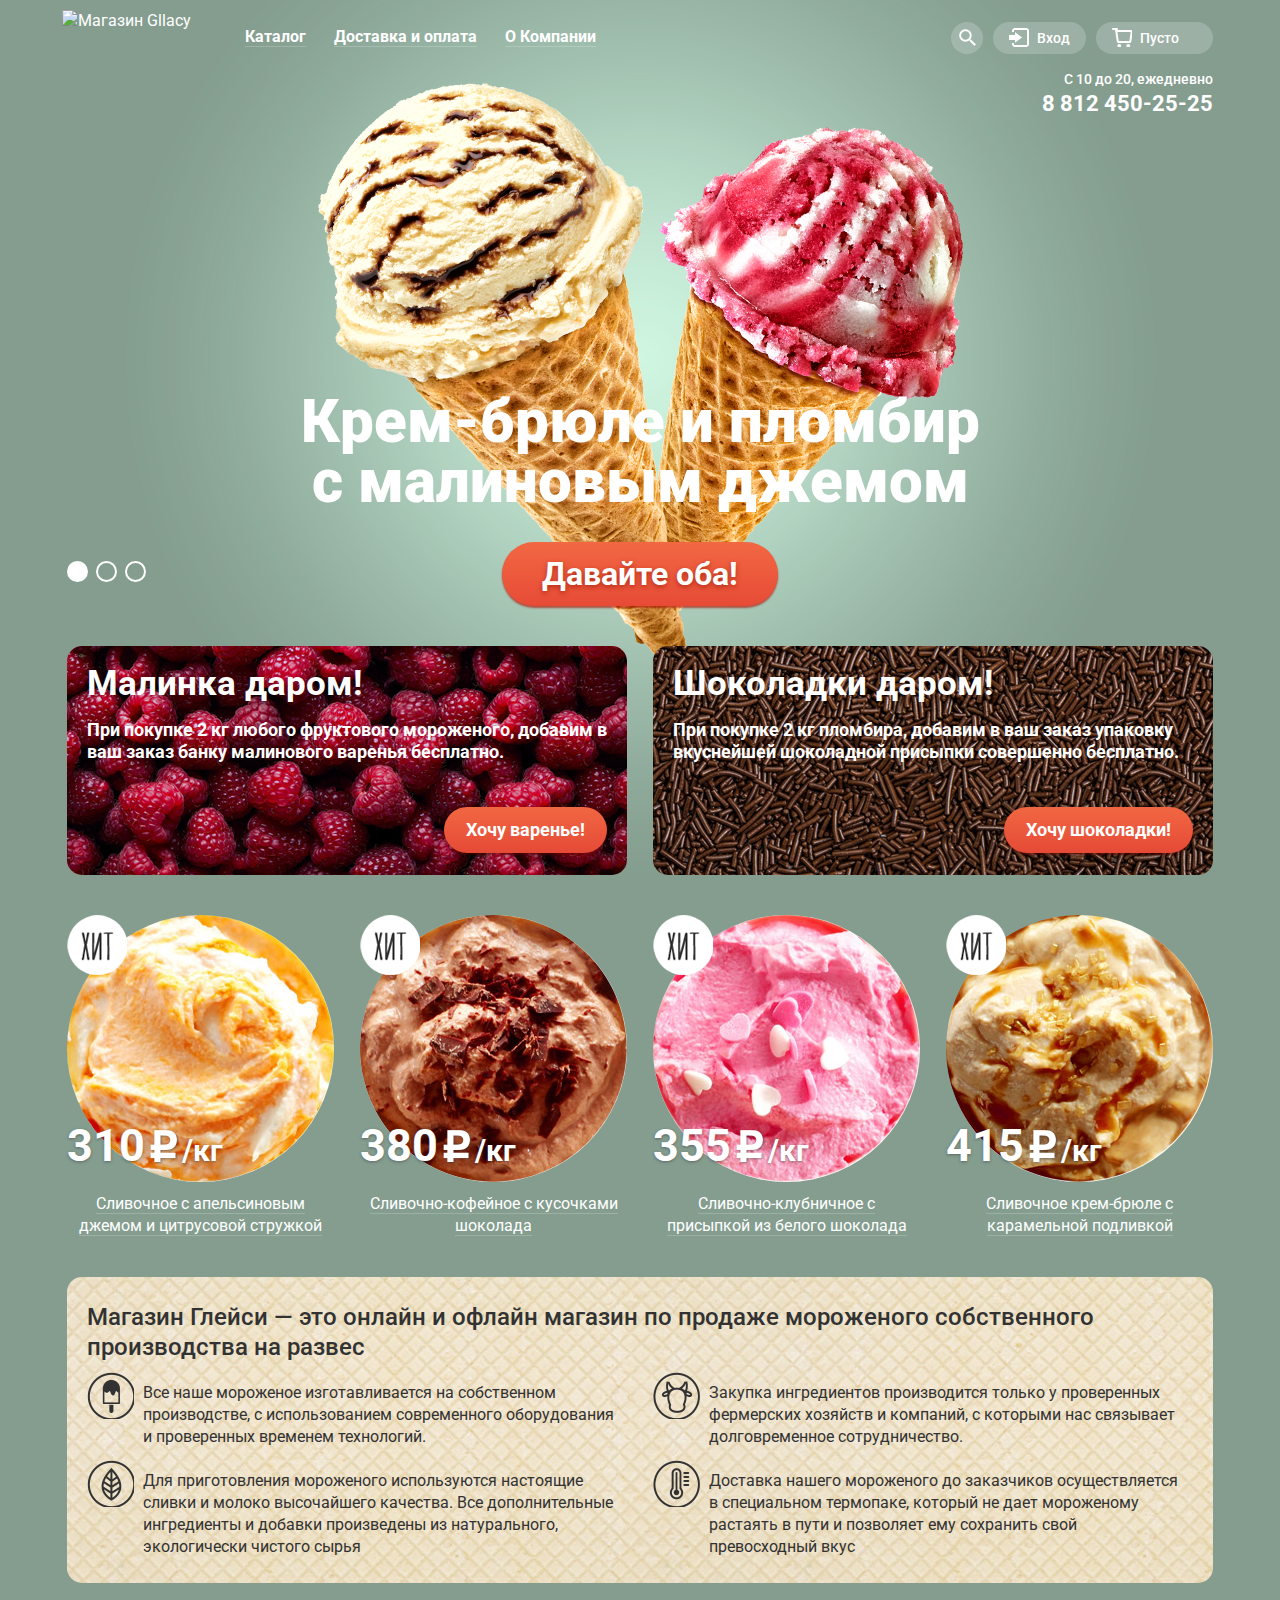
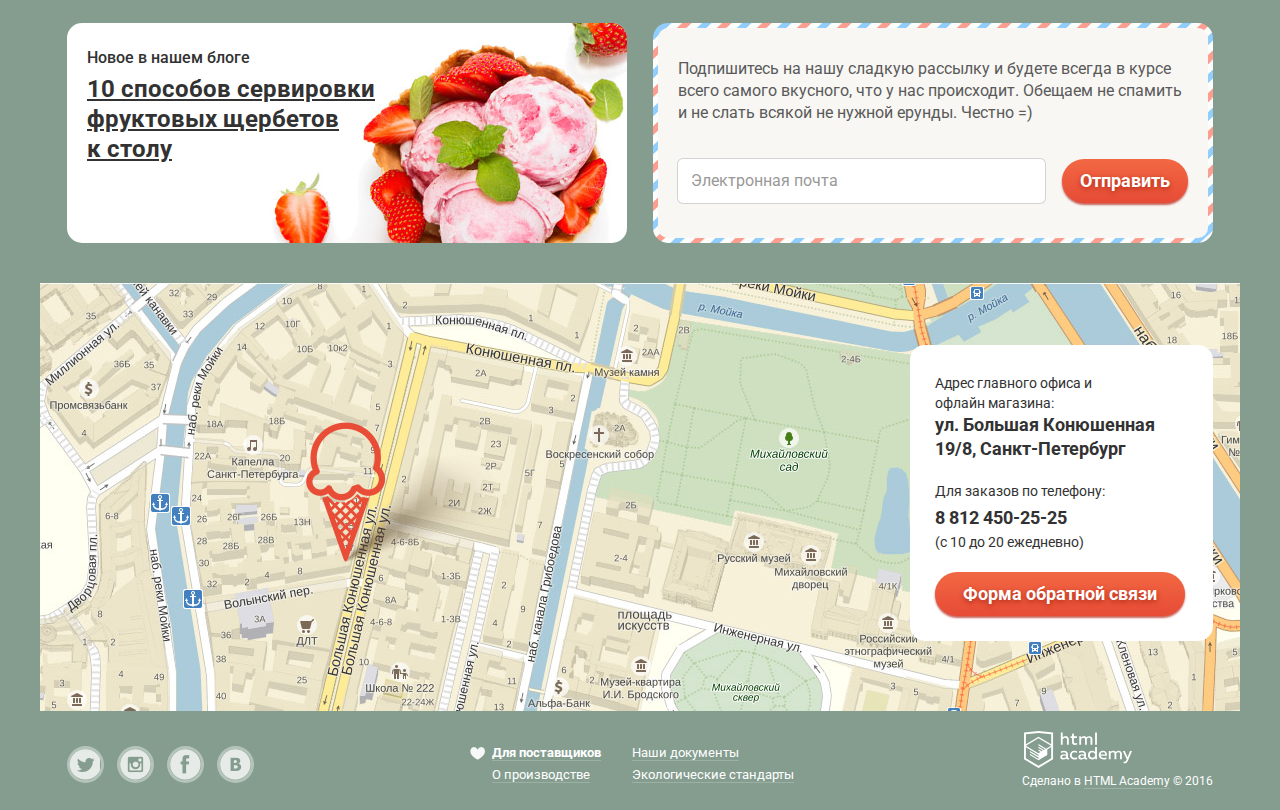
==== index.html @ 334f8cf8 "правки" ====
<!DOCTYPE html>
<html lang="ru">
  <head>
    <meta charset="utf-8">
    <title>HTML Academy: Глейси</title>
    <link href="https://fonts.googleapis.com/css?family=Roboto:400,500,700,900&subset=latin,cyrillic" rel="stylesheet" type="text/css">
    <link rel="stylesheet" href="css/normalize.min.css">
    <link rel="stylesheet" href="css/style.css">
  </head>
  <body>
    <input type="radio" id="btn-1" name="toggle" checked>
    <input type="radio" id="btn-2" name="toggle">
    <input type="radio" id="btn-3" name="toggle">
    <div class="site-wrapper">
      <header class="main-header container clearfix">
        <nav class="main-navigation">
          <div class="index-logo"><img src="img/logo.svg" width="153" height="63" alt="Магазин Gllacy"></div>
          <ul class="main-menu">
            <li class="main-menu-item">
              <a href="#">Каталог</a>
              <div class="sub-menu-container">
                <ul class="sub-menu">
                  <li class="sub-menu-item sub-menu-new">
                    <a href="#">Новинки</a>
                  </li>
                  <li class="sub-menu-item">
                    <a href="catalog.html">Сливочное</a>
                  </li>
                  <li class="sub-menu-item">
                    <a href="#">Щербеты</a>
                  </li>
                  <li class="sub-menu-item">
                    <a href="#">Фруктовый лед</a>
                  </li>
                  <li class="sub-menu-item">
                    <a href="#">Мелорин</a>
                  </li>
                </ul>
              </div>
            </li>
            <li class="main-menu-item">
              <a href="#">Доставка и оплата</a>
            </li>
            <li class="main-menu-item">
              <a href="#">О Компании</a>
            </li>
          </ul>
        </nav>
        <div class="header-info">
          <div class="user-block">
            <div class="user-block-div user-block-find">
              <a class="search decoration" href="#">Поиск</a>
              <div class="hidden-form">
                <form action="/echo" method="get">
                  <div class="input-container">
                    <input type="search" id="search" name="search" required>
                    <label for="search">Что ищем?</label>
                  </div>
                </form>
              </div>
            </div>
            <div class="user-block-div user-block-account">
              <a class="login decoration" href="#">Вход</a>
              <div class="hidden-form">
                <form action="/echo" method="post">
                  <div class="input-container">
                    <input type="text" id="email-1" name="email" required>
                    <label for="email-1">Электронная почта</label>
                  </div>
                  <div class="input-container">
                    <input type="password" id="password" name="password" required>
                    <label for="password">Пароль</label>
                  </div>
                  <div class="enter-block">
                    <button class="btn" type="submit">Войти</button>
                    <a href="#">Забыли пароль?</a>
                    <a href="#">Новая регистрация</a>
                  </div>
                </form>
              </div>
            </div>
            <div class="user-block-div user-block-buy">
              <a class="cart decoration" href="#">Пусто</a>
            </div>
          </div>
          <div class="header-contact">
            <p>
              С 10 до 20, ежедневно
            </p>
            <p class="tel">
              8 812 450-25-25
            </p>
          </div>
        </div>
      </header>
    <main class="main-content container">
      <div class="slider">
        <div class="slide" id="slide1">
          <div class="slide-title">
            Крем-брюле и пломбир с малиновым джемом
          </div>
          <a class="btn" href="#">Давайте оба!</a>
        </div>
        <div class="slide" id="slide2">
          <div class="slide-title">
            Шоколадный пломбир и лимонный сорбет
          </div>
          <a class="btn" href="#">Давайте оба!</a>
        </div>
        <div class="slide" id="slide3">
          <div class="slide-title">
            Пломбир с помадкой и клубничный щербет
          </div>
          <a class="btn" href="#">Давайте оба!</a>
        </div>
        <div class="slider-controls">
          <label for="btn-1"></label>
          <label for="btn-2"></label>
          <label for="btn-3"></label>
        </div>
      </div>
      <section class="banners clearfix">
        <div class="banner-left">
          <div class="banner-title">Малинка даром!</div>
          <p>
            При покупке 2 кг любого фруктового мороженого, добавим в ваш заказ банку малинового варенья бесплатно.
          </p>
          <a class="btn" href="#">Хочу варенье!</a>
        </div>
        <div class="banner-right">
          <div class="banner-title">Шоколадки даром!</div>
          <p>
            При покупке 2 кг пломбира, добавим в ваш заказ упаковку вкуснейшей шоколадной присыпки совершенно бесплатно.
          </p>
          <a class="btn" href="#">Хочу шоколадки!</a>
        </div>
      </section>
      <section class="catalog-items">
        <article class="catalog-item hits">
          <div class="catalog-item-preview">
            <img src="img/item1.jpg" width="267" height="267" alt="Сливочное с апельсиновым джемом и цитрусовой стружкой">
            <span class="price">310<span class="rouble-icon">рублей</span><span class="kg">/кг</span></span>
            <span class="hit">Хит</span>
          </div>
          <div class="item-title">
            <a href="#">
              Сливочное с апельсиновым джемом и цитрусовой стружкой
            </a>
          </div>
          <a class="hidden btn" href="#">Быстрый просмотр</a>
          <div class="catalog-item-overlay"></div>
        </article>
        <article class="catalog-item hits">
          <div class="catalog-item-preview">
            <img src="img/item2.jpg" width="267" height="267" alt="Сливочно-кофейное с кусочками шоколада">
            <span class="price">380<span class="rouble-icon">рублей</span><span class="kg">/кг</span></span>
            <span class="hit">Хит</span>
          </div>
          <div class="item-title">
            <a href="#">
              Сливочно-кофейное с кусочками шоколада
            </a>
          </div>
          <a class="hidden btn" href="#">Быстрый просмотр</a>
          <div class="catalog-item-overlay"></div>
        </article>
        <article class="catalog-item hits">
          <div class="catalog-item-preview">
            <img src="img/item3.jpg" width="267" height="267" alt="Сливочно-клубничное с присыпкой из белого шоколада">
            <span class="price">355<span class="rouble-icon">рублей</span><span class="kg">/кг</span></span>
            <span class="hit">Хит</span>
          </div>
          <div class="item-title">
            <a href="#">
              Сливочно-клубничное с присыпкой из белого шоколада
            </a>
          </div>
          <a class="hidden btn" href="#">Быстрый просмотр</a>
          <div class="catalog-item-overlay"></div>
        </article>
        <article class="catalog-item hits">
          <div class="catalog-item-preview">
            <img src="img/item4.jpg" width="267" height="267" alt="Сливочное крем-брюле с карамельной подливкой">
            <span class="price">415<span class="rouble-icon">рублей</span><span class="kg">/кг</span></span>
            <span class="hit">Хит</span>
          </div>
          <div class="item-title">
            <a href="#">
              Сливочное крем-брюле с карамельной подливкой
            </a>
          </div>
          <a class="hidden btn" href="#">Быстрый просмотр</a>
          <div class="catalog-item-overlay"></div>
        </article>
      </section>
      <section class="features clearfix">
        <div class="features-title">
          Магазин Глейси  — это онлайн и офлайн магазин по продаже мороженого собственного производства на развес
        </div>
          <p class="features-item features-ice-cream">
            Все наше мороженое изготавливается на собственном производстве, с использованием современного оборудования и проверенных временем технологий.
          </p>
          <p class="features-item features-cow">
            Закупка ингредиентов  производится только у проверенных фермерских хозяйств и компаний, с которыми нас связывает долговременное сотрудничество.
          </p>
          <p class="features-item features-leaf">
            Для приготовления мороженого используются настоящие сливки и молоко высочайшего качества. Все дополнительные ингредиенты и добавки произведены из натурального, экологически чистого сырья
          </p>
          <p class="features-item features-thermometer">
            Доставка нашего мороженого до заказчиков осуществляется в специальном термопаке, который не дает мороженому растаять в пути и позволяет ему сохранить свой превосходный вкус
          </p>
      </section>
      <div class="index-content clearfix">
        <div class="index-content-left">
          <div class="title">Новое в нашем блоге</div>
          <a href="#">
            10 способов сервировки<br>
            фруктовых щербетов<br>
            к столу
          </a>
        </div>
        <div class="index-content-right">
          <div class="subscribe">
            <p>
              Подпишитесь на нашу сладкую рассылку и будете всегда в курсе всего самого вкусного, что у нас происходит. Обещаем не спамить и не слать всякой не нужной ерунды. Честно =)
            </p>
            <form class="clearfix" action="/echo" method="post">
              <input type="text" id="email-2" name="email" required>
              <label for="email-2">Электронная почта</label>
              <button class="btn" type="submit">Отправить</button>
            </form>
          </div>
        </div>
      </div>
    </main>
    <div class="search-map clearfix">
      <div class="search-map-contacts">
        <p>
          Адрес главного офиса и<br>
          офлайн магазина:
          <span class="address">
            ул. Большая Конюшенная 19/8, Санкт-Петербург
          </span>
        </p>
        <p>
          Для заказов по телефону:
          <span class="tel">
            8 812 450-25-25
          </span>
          (с 10 до 20 ежедневно)
        </p>
        <a class="btn feedback-form" href="feedback.html">Форма обратной связи</a>
      </div>
      <div class="yandex-map" id="yandex-map"></div>
    </div>
      <footer class="main-footer container clearfix">
        <div class="footer-social">
          <a class="social-btn social-btn-tw" href="#">Твиттер</a>
          <a class="social-btn social-btn-in" href="#">Инстаграм</a>
          <a class="social-btn social-btn-fb" href="#">Фейсбук</a>
          <a class="social-btn social-btn-vk" href="#">Вконтакте</a>
        </div>
        <div class="footer-info clearfix">
          <div class="footer-columns left-column">
            <a class="for-providers" href="#">Для поставщиков</a>
            <a href="#">О производстве</a>
          </div>
          <div class="footer-columns right-column">
            <a href="#">Наши документы</a>
            <a href="#">Экологические стандарты</a>
          </div>
        </div>
        <div class="footer-copyright">
          <a class="copyright-logo" href="https://htmlacademy.ru/"><img src="img/logo-html-academy.svg" width="108" height="38" alt="HTML Academy"></a>
          <p>Сделано в <a href="https://htmlacademy.ru/">HTML Academy</a> © 2016</p>
        </div>
      </footer>
    </div>
    <div class="modal-content">
      <button class="modal-content-close" type="button" title="Закрыть">Закрыть</button>
      <div class="modal-content-title">Мы обязательно вам ответим!</div>
      <form action="/echo" method="post">
        <div class="input-container">
          <input type="text" id="name" name="username" required>
          <label for="name">Как вас зовут?</label>
        </div>
        <div class="input-container">
          <input type="text" id="email-3" name="email" required>
          <label for="email-3">Ваша почта для ответа?</label>
        </div>
        <div class="input-container">
          <textarea id="message" name="message" required></textarea>
          <label for="message">Напишите что-нибудь...</label>
        </div>
        <button class="btn" type="submit">Отправить</button>
      </form>
    </div>
    <div class="modal-overlay"></div>
    <script type="text/javascript" charset="utf-8" async src="https://api-maps.yandex.ru/services/constructor/1.0/js/?sid=UqDJjnbYBnXyiwa-EBPj4U5nZR708kA6&width=1200&height=430&id=yandex-map&lang=ru_RU&sourceType=constructor&scroll=true"></script>
    <script src="js/popup.min.js"></script>
  </body>
</html>
---- css/style.css ----
body {
  min-width: 1200px;

  font-weight: 400;
  font-size: 16px;
  line-height: 22px;
  font-family: "Roboto", "Arial", sans-serif;
  color: #ffffff;

  background-color: #849d8f;
}

.inner-page {
  background-image: url("../img/backlight.png");
  background-repeat: no-repeat;
  background-position: top center;
}

a {
  font-size: 16px;
  line-height: 18px;
  text-decoration: none;
  color: #ffffff;

  border-bottom: 1px solid rgba(255, 255, 255, 0.2);
}

a:hover {
  color: #ffbc9e;

  border-bottom-color: #ffbc9e;
}

img {
  max-width: 100%;
  height: auto;
}

input[type="radio"] {
  display: none;
}

textarea,
input {
  width: 337px;
  padding: 10px 15px;

  font-size: 16px;
  line-height: 24px;
  font-weight: 700;
  font-family: "Roboto", "Arial", sans-serif;
  color: #323232;

  background-color: #fff;
  border: 0;
  border-radius: 5px;
  outline: none;
  box-shadow: 0 0 0 1px #d3d3d2;
}

textarea:hover,
input:hover {
  box-shadow: 0 0 0 2px #c7c6c5;
}

textarea:focus,
input:focus {
  box-shadow: 0 0 0 2px #8fbdec;
}

input[type="text"] + label,
input[type="password"] + label,
input[type="search"] + label,
textarea + label {
  position: absolute;
  left: 13px;
  top: 10px;

  font-size: 16px;
  line-height: 24px;
  font-weight: 400;
  color: #999999;

  pointer-events: none;
}

input[type="text"]:focus + label,
input[type="password"]:focus + label,
input[type="search"]:focus + label,
input[type="text"]:valid + label,
input[type="password"]:valid + label,
input[type="search"]:valid + label,
textarea:focus + label,
textarea:valid + label {
  top: -16px;

  font-size: 11px;
  line-height: 13px;
  font-weight: 400;

  pointer-events: auto;
}

input[type="text"]:focus + label,
input[type="password"]:focus + label,
input[type="search"]:focus + label,
textarea:focus + label {
  color: #5b9ddf;
}

.input-container {
  position: relative;
}

.site-wrapper {
  min-width: 1200px;

  background-repeat: no-repeat;
  background-position: top center;

  -webkit-transition: background-image 0.5s ease, background-color 0.5s ease;
          transition: background-image 0.5s ease, background-color 0.5s ease;
}

.site-wrapper::before,
.site-wrapper::after {
  content: "";

  visibility: hidden;
}

.site-wrapper::before,
.site-wrapper::after {
  background-image: url("slide-1.png");
}

.site-wrapper::after {
  background-image: url("slide-2.png");
}

.container {
  width: 1146px;
  margin: 0 auto;
  padding: 0 27px;
}

.clearfix::after {
  content: "";

  display: table;
  clear: both;
}

.main-header {
  padding-top: 10px;
}

.index-logo,
.inner-logo {
  float: left;
  width: 153px;
  height: 63px;
  margin-left: -5px;
  margin-right: 16px;

  border: none;
}

.index-logo img,
.inner-logo img {
  width: 153px;
  height: 63px;
}

.main-navigation {
  float: left;
  width: 800px;
}

.main-menu {
  margin: 0;
  margin-top: 10px;
  padding: 0;

  list-style: none;
  font-size: 0;
}

.main-menu-item {
  position: relative;

  display: inline-block;

  font-weight: 700;
  font-size: 16px;
  line-height: 18px;
  vertical-align: top;
}

.main-menu-item > a {
  display: block;
  padding: 8px 14px;

  border: none;
  border-radius: 20px;
}

.main-menu-item:not(.main-menu-active) > a::after {
  content: "";

  position: absolute;
  right: 14px;
  bottom: 7px;
  left: 14px;

  height: 1px;

  background-color: rgba(255, 255, 255, 0.2);
}

.main-menu-item:hover > a {
  color: #333333;

  background-color: #f7f6f3;
}

.main-menu-item:active > a {
  color: #333333;

  box-shadow: inset 0 2px 1px #696969;
  background-color: #ededed;
}

.main-menu-active > a {
  background-color: #d07058;
}

.sub-menu-container {
  display: none;
  padding-top: 5px;
}

.main-menu-item:hover .sub-menu-container {
  display: block;
}

.sub-menu {
  position: absolute;
  top: 100%;
  z-index: 2;
  left: -7px;

  width: 143px;
  margin: 0;
  padding: 0;

  list-style: none;
  background: #f8f7f4;
  border-radius: 5px;
  box-shadow: 0 20px 20px rgba(0, 0, 0, 0.4);
}

.sub-menu-item a {
  display: block;
  margin-top: 4px;
  margin-bottom: 4px;
  padding: 6px 20px;

  font-weight: 400;
  font-size: 14px;
  line-height: 16px;
  color: #323232;
  text-decoration: none;

  border: 0;
}

.sub-menu-new {
  position: relative;
}

.sub-menu-new a {
  font-weight: 700;
  margin-bottom: 10px;
}

.sub-menu-new::after {
  content: "";

  position: absolute;
  left: 6px;
  bottom: -6px;
  right: 6px;

  height: 1px;

  background-color: #d1d0ce;
}

.sub-menu-item:hover a {
  background-color: #fbded8;
}

.sub-menu-active a {
  color: #ffffff;

  background-color: #d07058;
}

.sub-menu-item:active a {
  background-color: #f6b5a5;
}

.sub-menu-active:hover a {
  background: #d07058;
}

.header-info {
  display: inline-block;
  float: right;
  max-width: 300px;
  padding-top: 20px;

  font-size: 14px;
  line-height: 16px;
  font-weight: 500;
  vertical-align: top;
}

.user-block {
  margin-bottom: 20px;

  font-size: 0;
}

.decoration {
  padding: 8px 16px;

  font-weight: 500;

  background-color: rgba(255, 255, 255, 0.2);
  border-radius: 20px;
  border: none;
}

.user-block .decoration {
  font-size: 14px;
  line-height: 16px;
  font-weight: 500;
}

.user-block .decoration:hover {
  color: #323232;

  background-color: #ffffff;
}

.user-block > div {
  position: relative;

  display: inline-block;
  margin-right: 10px;

  font-size: 0;
  vertical-align: top;
}

.user-block > div:last-child {
  margin-right: 0;
}

.user-block .search {
  padding: 16px 16px;

  font-size: 0;
}

.user-block .search::before {
  content: "";

  position: absolute;
  top: -1px;
  left: 8px;

  width: 20px;
  height: 19px;

  background: transparent url("../img/sprite.png") no-repeat;
  background-position: -5px -443px;
}

.user-block .login {
  padding-left: 44px;
}

.user-block .login::before {
  content: "";

  position: absolute;
  top: -2px;
  left: 16px;

  width: 20px;
  height: 19px;

  background: transparent url("../img/sprite.png") no-repeat;
  background-position: -5px -385px;
}

.user-block .cart {
  padding-left: 44px;
  padding-right: 34px;
}

.user-block .cart::before {
  content: "";

  position: absolute;
  top: -2px;
  left: 16px;

  width: 20px;
  height: 19px;

  background: transparent url("../img/sprite.png") no-repeat;
  background-position: -5px -213px;
}

.user-block .search:hover::before {
  content: "";

  position: absolute;
  top: 0;
  left: 9px;

  width: 20px;
  height: 19px;

  background: transparent url("../img/sprite.png") no-repeat;
  background-position: -5px -470px;
}

.user-block .login:hover::before {
  content: "";

  position: absolute;
  top: -2px;
  left: 16px;

  width: 20px;
  height: 19px;

  background: transparent url("../img/sprite.png") no-repeat;
  background-position: -5px -414px;
}

.user-block .cart:hover::before {
  content: "";

  position: absolute;
  top: -2px;
  left: 16px;

  width: 20px;
  height: 19px;

  background: transparent url("../img/sprite.png") no-repeat;
  background-position: -5px -273px;
}

.hidden-form {
  position: absolute;
  right: 0;
  top: 100%;
  z-index: 2;

  display: none;
  padding-top: 8px;
}

.hidden-form input + label {
  font-size: 14px;
  line-height: 24px;
  font-weight: 400;
}

.user-block-find {
  font-size: 14px;
}

.user-block-find .hidden-form {
  padding-top: 12px;
}

.user-block-find form {
  padding: 20px 15px;

  background: #f8f7f4;
  border-radius: 5px;
  box-shadow: 0 20px 20px rgba(0, 0, 0, 0.4);
}

.user-block-find input {
  width: 311px;
  padding: 10px 15px;
}

.user-block-account form {
  padding: 20px;
  padding-right: 17px;
  padding-bottom: 22px;

  background: #f8f7f4;
  border-radius: 5px;
  box-shadow: 0 20px 20px rgba(0, 0, 0, 0.4);
}

.user-block-account input {
  width: 210px;
  margin-bottom: 20px;
  margin-right: 0;
}

.enter-block .btn {
  float: left;

  margin-right: 18px;
  padding: 10px 25px;

  font-size: 18px;
  line-height: 24px;
  font-weight: 700;
}

.enter-block a {
  display: inline-block;
  margin-right: 0px;
  margin-top: 4px;
  margin-bottom: 4px;

  font-size: 13px;
  font-weight: 400;
  line-height: 13px;
  color: #323232;
  vertical-align: top;

  border-bottom: 1px solid #adacaa;
}

.enter-block a:hover {
  color: #ffbc9e;
  border-bottom-color: #ffbc9e;
}

.user-block-div:hover .hidden-form {
  display: block;
}

.header-contact {
  text-align: right;
}

.header-contact p {
  margin-bottom: 5px;
}

.header-contact .tel {
  margin: 0;

  font-size: 22px;
  font-weight: 700;
  line-height: 24px;
}

.slider {
  position: relative;

  margin-bottom: 40px;
  padding-top: 276px;

  text-align: center;
}

.slide {
  display: none;
}

.slide-title {
  width: 700px;
  margin: 0 auto;
  margin-bottom: 30px;

  font-size: 60px;
  line-height: 60px;
  font-weight: 900;
}

.btn {
  display: inline-block;
  padding: 10px 20px;

  font-weight: 700;
  vertical-align: top;
  color: #ffffff;
  text-decoration: none;
  text-shadow: 0 2px 5px rgba(160, 32, 11, 0.76);

  box-shadow: 0 2px 2px rgba(172, 16, 0, 0.64);
  background: #f26843;
  background-image: -webkit-linear-gradient(top, #f26843 0%, #e74b36 100%);
  background-image:         linear-gradient(to bottom, #f26843 0%, #e74b36 100%);
  border-radius: 25px;
  border: none;
  outline: none;
  cursor: pointer;
}

.btn:hover {
  text-decoration: none;
  color: #ffffff;

  background: #f58669;
  background-image: -webkit-linear-gradient(top, #f58669 0%, #ec6f5e 100%);
  background-image:         linear-gradient(to bottom, #f58669 0%, #ec6f5e 100%);
  box-shadow: 0 2px 2px #ac1000;
  border: none;
}

.btn:active {
  background-image: -webkit-linear-gradient(top, #d84732 0%, #e1613e 100%);
  background-image:         linear-gradient(to bottom, #d84732 0%, #e1613e 100%);
  box-shadow: inset 0 2px 2px #942718;
}

.slider .btn {
  padding: 10px 40px;
  max-width: 280px;

  font-size: 32px;
  line-height: 44px;

  border-radius: 100px;
}

.slider-controls {
  position: absolute;
  bottom: 23px;
  left: 0;
  z-index: 20;

  font-size: 0;
}

.slider-controls label {
  display: inline-block;
  height: 17px;
  width: 17px;
  margin-right: 8px;

  vertical-align: top;

  border: 2px solid #ffffff;
  border-radius: 50%;
  background-color: transparent;
  cursor: pointer;
}

#btn-1:checked ~ .site-wrapper #slide1,
#btn-2:checked ~ .site-wrapper #slide2,
#btn-3:checked ~ .site-wrapper #slide3 {
  display: block;
}

#btn-1:checked ~ .site-wrapper {
  background-color: #849d8f;
  background-image: url("../img/ice-cream1.png");
}

#btn-2:checked ~ .site-wrapper {
  background-color: #8996a6;
  background-image: url("../img/ice-cream2.png");
}

#btn-3:checked ~ .site-wrapper {
  background-color: #9d8b84;
  background-image: url("../img/ice-cream3.png");
}

#btn-1:checked ~ .site-wrapper label[for="btn-1"],
#btn-2:checked ~ .site-wrapper label[for="btn-2"],
#btn-3:checked ~ .site-wrapper label[for="btn-3"] {
  background-color: #ffffff;
}

.banners {
  margin-bottom: 40px;
}

.banner-title {
  margin: 0;
  margin-bottom: 15px;

  font-size: 35px;
  line-height: 41px;
  font-weight: 700;
}

.banner-left {
  float: left;
  width: 520px;
  padding: 20px;
  padding-top: 17px;
  padding-bottom: 22px;

  background: #9c1a36 url("../img/raspberries.png") no-repeat;
  border-radius: 15px;
  overflow: hidden;
}

.banner-right {
  float: right;
  width: 520px;
  padding: 20px;
  padding-top: 17px;
  padding-bottom: 22px;

  background: #4e3225 url("../img/chocolate.png") no-repeat;
  border-radius: 15px;
  overflow: hidden;
}

.banners p {
  min-height: 88px;
  margin: 0;

  font-size: 18px;
  line-height: 22px;
  font-weight: 700;
}

.banners .btn {
  float: right;
  padding: 11px 22px;

  font-size: 18px;
  line-height: 24px;
  text-shadow: none;

  background: #f16742;
  background-image: -webkit-linear-gradient(top, #f16742 0%, #e54a36 100%);
  background-image:         linear-gradient(to bottom, #f16742 0%, #e54a36 100%);
  border-radius: 25px;
  box-shadow: 0 2px 2px rgba(85, 8, 0, 0.54);
}

.banners .btn:hover {
  background: #f58669;
  background-image: -webkit-linear-gradient(top, #f58669 0%, #ec6f5e 100%);
  background-image:         linear-gradient(to bottom, #f58669 0%, #ec6f5e 100%);
  box-shadow: 0 1px 2px #ac1000;
}

.banners .btn:active {
  background-image: -webkit-linear-gradient(top, #d84732 0%, #e1613e 100%);
  background-image:         linear-gradient(to bottom, #d84732 0%, #e1613e 100%);
  box-shadow: inset 0 2px 2px #942718;
}

.catalog-items {
  font-size: 0;
}

.catalog-item {
  position: relative;
  display: inline-block;
  z-index: 3;

  width: 267px;
  margin-right: 26px;
  margin-bottom: -15px;

  text-align: center;
  vertical-align: top;
}

.catalog-item-overlay {
  position: absolute;
  left: -7px;
  top: -5px;
  z-index: 2;

  display: none;
  width: 105%;
  min-height: 106%;

  background: rgba(255, 255, 255, 0.2);
  border-radius: 5px;
  box-shadow: 0 20px 20px rgba(0, 0, 0, 0.4);
}

.catalog-item:nth-child(4n) {
  margin-right: 0;
}

.catalog-item:hover {
  z-index: 10;
}

.catalog-item:hover .catalog-item-overlay{
  display: block;
}

.catalog-item-preview {
  position: relative;
  z-index: 3;

  margin-bottom: 0;
}

.catalog-item img {
  width: 267px;
  height: 267px;

  border-radius: 50%;
  overflow: hidden;
}

.catalog-item-preview .hit {
  position: absolute;
  top: 0;
  left: 0;

  display: block;
  width: 60px;
  height: 60px;

  text-indent: -1000px;

  background: url("../img/sprite.png") no-repeat;
  background-position: -5px -85px;
  overflow: hidden;
}

.catalog-item-preview .price {
  position: absolute;
  left: 0px;
  bottom: 20px;

  font-size: 45px;
  line-height: 45px;
  font-weight: 700;

  text-shadow: 0 1px 3px rgba(49, 50, 53, 0.5);
}

.catalog-item-preview .rouble-icon {
  display: inline-block;

  width: 30px;
  height: 35px;
  margin-top: 6px;
  margin-left: 4px;
  margin-right: 3px;

  font-size: 0;
  vertical-align: top;

  background: url("../img/sprite.png") no-repeat 50% 50%;
  background-position: -5px -636px;
}

.catalog-item-preview .kg {
  font-size: 30px;
  line-height: 45px;
  font-weight: 700;
}

.item-title {
  position: relative;
  z-index: 3;

  min-height: 44px;
  margin: 0;
  padding: 0 6px;

  font-size: 16px;
  line-height: 22px;
  font-weight: 400;
}

.item-title a {
  font-size: 16px;
  line-height: 22px;
  font-weight: 400;
}

.catalog-item .btn {
  position: relative;
  z-index: 3;

  margin-top: 11px;
  padding: 10px 13px;

  font-weight: bold;
  font-size: 18px;
  line-height: 24px;

  visibility: hidden;
}

.catalog-item:hover .btn {
  visibility: visible;
}

.features {
  padding: 25px 20px;
  padding-right: 3px;
  margin-bottom: 40px;

  background: #ebdec2 url("../img/waffer-pattern-2.jpg") repeat;
  background-size: 60%;
  border-radius: 15px;
}

.features-title {
  margin: 0;
  margin-bottom: 10px;

  font-size: 24px;
  line-height: 30px;
  font-weight: 500;
  color: #323232;
}

.features-item {
  position: relative;

  float: left;
  max-width: 479px;
  min-height: 78px;
  margin: 0;
  margin-right: 31px;
  padding: 0;
  padding-left: 56px;
  padding-top: 10px;

  font-size: 16px;
  line-height: 22px;
  color: #323232;
}

.features-item:nth-of-type(2n) {
  margin-right: 0;
}

.features-item::before {
  content: "";

  position: absolute;
  left: 0;
  top: 0;

  width: 47px;
  height: 47px;

  background: transparent url("../img/sprite.png") no-repeat;
  background-position: -5px -156px;
}

.features-cow::before {
  background-position: -5px -5px;
}

.features-leaf::before {
  background-position: -5px -579px;
}

.features-thermometer::before {
  background-position: -5px -682px;
}

.index-content {
  margin-bottom: 40px;
}

.index-content-left {
  float: left;
  width: 520px;
  padding: 24px 20px;
  padding-bottom: 79px;

  background-color: #ffffff;
  background-image: url("../img/background-news.jpg");
  border-radius: 15px;
}

.index-content-left .title {
  margin-bottom: 5px;

  font-weight: 500;
  line-height: 22px;
  color: #323232;
}

.index-content-left a {
  font-size: 24px;
  line-height: 30px;
  font-weight: 700;
  text-decoration: underline;
  color: #323232;

  border: none;
}

.index-content-left a:hover {
  color: #ffbc9e;

  border-bottom-color: #ffbc9e;
}

.index-content-right {
  float: right;
  padding: 5px;

  background-color: #ffffff;
  background-image: url("../img/mail-pattern.jpg");
  border-radius: 15px;
}

.index-content-right .subscribe {
  width: 510px;
  padding: 0 20px;
  padding-top: 30px;
  padding-bottom: 35px;

  color: #5a5a5a;

  background-color: #f8f7f4;
  border-radius: 10px;
}

.index-content-right p {
  min-height: 101px;
  margin: 0;
}

.index-content-right form {
  position: relative;
}

.index-content-right input {
  margin-right: 0;
}

.index-content-right label {
  left: 13px;
  top: 10px;
}

.index-content-right .btn {
  float: right;
  max-width: 132px;
  padding: 10px 18px;

  font-size: 18px;
  line-height: 24px;
}

.search-map {
  position: relative;

  min-height: 304px;
  width: 1146px;
  margin: 0 auto;
  margin-bottom: -2px;
  padding: 62px 27px;

  color: #323232;

  background-color: #ece5c9;
  background-image: url("../img/map_v_pin.jpg");
}

.search-map-contacts {
  position: relative;
  right: 0;
  top: 0;
  z-index: 10;

  float: right;
  width: 253px;
  min-height: 242px;
  padding: 25px;
  padding-top: 28px;

  background-color: #ffffff;
  bottom: 63px;
  border-radius: 15px;
}

.search-map-contacts p {
  margin: 0;
  margin-bottom: 20px;

  font-size: 14px;
  line-height: 20px;
}

.search-map-contacts span {
  display: block;

  font-size: 18px;
  line-height: 24px;
  font-weight: 700;
}

.search-map-contacts .tel {
  display: block;
  margin-top: 5px;
  margin-bottom: 2px;

}

.search-map .btn {
  width: auto;
  padding: 10px 28px;

  font-size: 18px;
  line-height: 24px;
}

.yandex-map {
  position: absolute;
  top: 0;
  left: 0;

  height: 100%;
  width: 100%;
}

.main-footer {
  padding: 20px 0;
}

.main-footer p {
  padding: 0;
  margin: 0;
}

.footer-social {
  float: left;
  width: 267px;
  margin-right: 46px;

  font-size: 0;
}

.social-btn {
  display: inline-block;
  width: 31px;
  height: 31px;
  margin-right: 13px;
  margin-top: 16px;

  font-size: 0;
  vertical-align: top;

  background: transparent url("../img/sprite.png") no-repeat;
  background-position: -6px -497px;

  border: 3px solid rgba(255, 255, 255, 0.5);
  border-radius: 50%;
  opacity: 0.8;
}

.social-btn:hover {
  border-color: rgba(255, 255, 255, 0.71);

  opacity: 1;
}

.social-btn:active {
  box-shadow: inset 0 2px 1px #888888;
}

.social-btn-in {
  background-position: -5px -344px;
}

.social-btn-fb {
  background-position: -5px -303px;
}

.social-btn-vk {
  background-position: -5px -538px;
}

.footer-info {
  display: inline-block;
  margin-top: 11px;
  margin-left: 90px;

  vertical-align: top;
}

.footer-info a {
  font-size: 13px;
  line-height: 18px;
  white-space: nowrap;
}

.left-column {
  float: left;
  max-width: 135px;
  padding-left: 22px;
}

.right-column {
  float: right;
  max-width: 165px;
  margin-left: 5px;
}

.for-providers {
  font-weight: 700;
  position: relative;
}

.for-providers::before {
  content: "";

  position: absolute;
  left: -22px;
  top: 2px;

  width: 15px;
  height: 13px;

  background: transparent url("../img/sprite.png") no-repeat;
  background-position: -5px -62px;
}

.footer-copyright {
  float: right;
  max-width: 264px;
  padding: 0;
  margin: 0;
}

.copyright-logo {
  width: 108px;
  height: 39px;
  margin-left: 2px;
  margin-bottom: -2px;

  border: 0;
}

.copyright-logo img {
  width: 108px;
  height: 39px;
}

.footer-copyright a,
.footer-copyright p {
  margin-top: -3px;

  font-size: 12px;
  line-height: 18px;
}

@-webkit-keyframes bounce {
  0% {
    -webkit-transform: translateY(-2000px);
            transform: translateY(-2000px);
  }
  70% {
    -webkit-transform: translateY(30px);
            transform: translateY(30px);
  }
  90% {
    -webkit-transform: translateY(-10px);
            transform: translateY(-10px);
  }
  100% {
    -webkit-transform: translateY(0);
            transform: translateY(0);
  }
}

@keyframes bounce {
  0% {
    -webkit-transform: translateY(-2000px);
            transform: translateY(-2000px);
  }
  70% {
    -webkit-transform: translateY(30px);
            transform: translateY(30px);
  }
  90% {
    -webkit-transform: translateY(-10px);
            transform: translateY(-10px);
  }
  100% {
    -webkit-transform: translateY(0);
            transform: translateY(0);
  }
}

@-webkit-keyframes shake {
  0% , 100% {
    -webkit-transform: translateX(0);
            transform: translateX(0);
  }
  10%, 30%, 50%, 70%, 90% {
    -webkit-transform: translateX(-10px);
            transform: translateX(-10px);
  }
  20%, 40%, 60%, 80% {
    -webkit-transform: translateX(10px);
            transform: translateX(10px);
  }
}

@keyframes shake {
  0% , 100% {
    -webkit-transform: translateX(0);
            transform: translateX(0);
  }
  10%, 30%, 50%, 70%, 90% {
    -webkit-transform: translateX(-10px);
            transform: translateX(-10px);
  }
  20%, 40%, 60%, 80% {
    -webkit-transform: translateX(10px);
            transform: translateX(10px);
  }
}

.modal-content {
  position: fixed;
  z-index: 40;
  top: 120px;
  left: 50%;

  display: none;
  width: 430px;
  margin-left: -239px;
  padding: 16px 24px;
  padding-bottom: 25px;

  color: #323232;

  background-color: #f8f7f4;
  border-radius: 10px;
}

.modal-content-show {
  display: block;

  -webkit-animation: bounce 0.6s;
          animation: bounce 0.6s;
}

.modal-error {
  -webkit-animation: shake 0.6s;
          animation: shake 0.6s;
}

.modal-content-close {
  position: absolute;
  top: 15px;
  right: 15px;

  width: 17px;
  height: 17px;

  font-size: 0;

  background-color: transparent;
  cursor: pointer;
  border: 0;
  outline: 0;
}

.modal-content-close::before,
.modal-content-close::after {
  content: "";

  position: absolute;
  top: 7px;
  left: -2px;

  width: 23px;
  height: 2px;

  background: #060606;
}

.modal-content-close::before {
  -webkit-transform: rotate(45deg);
          transform: rotate(45deg);
}

.modal-content-close::after {
  -webkit-transform: rotate(-45deg);
          transform: rotate(-45deg);
}

.modal-content-title {
  margin: 0;
  margin-bottom: 23px;

  font-size: 24px;
  font-weight: 500;
  line-height: 28px;
}

.modal-content input {
  width: 240px;
  margin-bottom: 20px;
  padding: 9px 14px;
}

.modal-content textarea {
  width: 396px;
  height: 134px;
  margin-bottom: 20px;

  resize: none;
}

.modal-content button[type="submit"] {
  float: right;
  padding-right: 24px;
  padding-left: 24px;

  font-size: 18px;
  line-height: 24px;
}

.modal-overlay {
  position: fixed;
  top: 0;
  left: 0;
  z-index: 30;

  display: none;
  width: 100%;
  height: 100%;

  background: rgba(0, 0, 0, 0.2);
}

.modal-overlay-show {
  display: block;
}

.user-block-buy .full-cart {
  padding-right: 16px;

  color: #323232;

  background: #ffffff;
}

.user-block-buy .full-cart::before {
  content: "";

  position: absolute;
  top: -2px;
  left: 16px;

  width: 20px;
  height: 19px;

  background: transparent url("../img/sprite.png") no-repeat;
  background-position: -5px -243px;
}

.user-block-buy .full-cart:hover::before {
  content: "";

  position: absolute;
  top: -2px;
  left: 16px;

  width: 20px;
  height: 19px;

  background: transparent url("../img/sprite.png") no-repeat;
  background-position: -5px -243px;
}

.shopping-list {
  padding: 20px 16px;

  font-size: 13px;
  line-height: 16px;
  vertical-align: top;
  color: #323232;

  background: #f8f7f4;
  box-shadow: 0 20px 20px rgba(0, 0, 0, 0.4);
  border-radius: 5px;
  border-collapse: collapse;
}

.shopping-list table {
  width: 508px;

  border-bottom: 1px solid #cacac7;
}

.shopping-list tr {
  height: 51px;
}

.shopping-list td {
  padding-right: 3px;
  padding-top: 5px;

  vertical-align: top;
}

.shopping-list td:first-child {
  padding-right: 6px;
}

.shopping-list td:nth-child(2) {
  padding-top: 0px;
  padding-bottom: 10px;
}

.shopping-list td:nth-child(3) {
  width: 225px;
  padding-right: 20px;
}

.shopping-list .value {
  color: #999999;
}

.shopping-list img {
  border-radius: 50%;
}

.delete-item {
  position: relative;

  width: 10px;
  height: 10px;

  font-size: 0;

  background: transparent;
  border: 0;
  outline: 0;
  cursor: pointer;
}

.delete-item::before,
.delete-item::after {
  content: "";

  position: absolute;
  top: 5px;
  right: -1px;
  z-index: 1;

  width: 14px;
  height: 1px;

  background: #515050;
}

.delete-item::before {
  -webkit-transform: rotate(45deg);
          transform: rotate(45deg);
}

.delete-item::after {
  -webkit-transform: rotate(-45deg);
          transform: rotate(-45deg);
}

.shopping-list .sum {
  text-align: right;
}

.shopping-list .btn {
  padding-left: 13px;
  padding-right: 15px;

  font-size: 18px;
  line-height: 24px;
  font-weight: 700;
}

.shopping-list p {
  font-size: 15px;
  line-height: 18px;
  font-weight: 700;
}

.footer-info .shopping-list {
  position: absolute;

  display: none;
}

.breadcrumbs {
  margin: 0;
  margin-top: -22px;
  padding: 0;

  list-style: none;
}

.breadcrumbs li {
  position: relative;

  display: inline;
  margin-right: 18px;

  font-size: 14px;
  line-height: 16px;
}

.breadcrumbs li::after {
  content: "»";

  position: absolute;
  top: 0;
  right: -10px;
}

.breadcrumbs a {
  font-size: 14px;
  line-height: 16px;
}

.breadcrumbs .current::after {
  display: none;
}

.page-title {
  margin: 0;
  margin-bottom: 28px;

  font-size: 35px;
  line-height: 41px;
  font-weight: 700;
}

.filters {
  margin-bottom: 26px;

  font-size: 0;
}

.filters fieldset,
.filters button {
  display: inline-block;
  margin: 0;
  margin-right: 15px;
  padding-left: 0;
  padding-right: 0;
  padding-bottom: 15px;

  font-size: 16px;
  vertical-align: top;

  border: 0;
}

.filters select,
.filters button {
  color: #ffffff;

  outline: none;
}

.filters legend {
  margin-left: 16px;

  font-size: 14px;
  line-height: 15px;
  font-weight: 500;
}

.filters span {
  box-shadow: 0 0 0 1px #ffffff;
}

.filter-label:hover span {
  box-shadow: 0 0 0 2px #ffffff;
}

.filters input:disabled + .filter-label {
  opacity: 0.4;

  pointer-events: none;
}

.select-filter select {
  padding-left: 11px;
  padding-right: 15px;
}

.select-filter select:hover {
  color: #323232;

  background-color: #ffffff;
}

.range-filter {
  width: 218px;
}

.range-filter input {
  width: 25px;
  padding: 0;
  margin-left: 4px;
  margin-right: 3px;

  font-size: 14px;
  line-height: 15px;
  font-weight: 500;
  color: #ffffff;

  background: transparent;
  border-radius: 0;
  box-shadow: none;
}

.range-filter input:hover {
  box-shadow: none;
}

.range-filter input:focus {
  box-shadow: none;
}

.range-controls {
  position: relative;

  padding: 16px;
  padding-right: 14px;
}

.range-controls .scale {
  height: 4px;

  background: rgba(255, 255, 255, 0.5);
}

.range-controls .bar {
  width: 70%;
  height: 4px;

  background: #ffffff;
}

.range-controls .toggle {
  position: absolute;
  top: 8px;
  left: 0;

  width: 20px;
  height: 20px;

  background: #ffffff;
  border-radius: 50%;
  cursor: pointer;
}

.range-controls .min-toggle {
  left: 37px;
}

.range-controls .max-toggle {
  left: 133px;
}

.range-controls .toggle:hover {
  box-shadow: 0 0 0 2px #ffffff;
}

.radio-filter input[type="radio"] {
  display: none;
}

.filter-greasiness {
  position: relative;

  margin-right: 17px;
  padding-left: 30px;

  cursor: pointer;
}

.filter-greasiness:last-child {
  margin-right: 0;
}

.radio-filter input[type="radio"] + .filter-greasiness .radio-indicator {
  position: absolute;
  top: 1px;
  left: 0;

  width: 18px;
  height: 18px;

  border-radius: 50%;
  background: transparent;
}

.radio-filter input[type="radio"]:checked + .filter-greasiness .radio-indicator::before {
  content: "";

  position: absolute;
  top: 3px;
  left: 3px;

  width: 12px;
  height: 12px;

  border-radius: 50%;
  background: #ffffff;
}

.checkbox-filter input[type="checkbox"] {
  display: none;
}

.filter-filler {
  position: relative;

  margin-right: 20px;
  padding-left: 30px;

  cursor: pointer;
}

.filter-filler:last-child {
  margin-right: 0;
}

.checkbox-filter input[type="checkbox"] + .filter-filler .check-indicator {
  position: absolute;
  top: 1px;
  left: 0;

  width: 18px;
  height: 18px;

  border-radius: 3px;
  background: transparent;
}

.checkbox-filter input[type="checkbox"]:checked + .filter-filler .check-indicator::before {
  content: "";

  position: absolute;
  top: 3px;
  left: 3px;

  width: 9px;
  height: 4px;

  background: transparent;
  border: 3px solid #ffffff;
  border-top: 0;
  border-right: 0;

  -webkit-transform: rotate(-45deg);
          transform: rotate(-45deg);
}

.filters button {
  box-shadow: inset 0 0 0 2px #ffffff;

  padding: 8px 29px;
  margin-top: 20px;
}

.filters button:hover {
  color: #323232;

  background: #ffffff;
  cursor: pointer;
}

.filters button:active {
  background: #eaeaea;
  box-shadow: inset 0 2px 1px #696969;
  border: 0;
}

.catalog-items-container {
  margin: 0;
  padding: 0;
  margin-bottom: 42px;
}

.paginator {
  text-align: right;

  margin-bottom: 30px;
}

.paginator a {
  display: inline-block;
  padding: 4px 9px;
  margin: 0;
  margin-right: 2px;

  text-align: center;
  vertical-align: top;

  border-radius: 50%;
  border: 0;
}

.paginator a:hover {
  color: #ffffff;

  background: rgba(255, 255, 255, 0.2);
}

.paginator .next,
.paginator .prev {
  width: 8px;
  height: 8px;

  margin-top: 8px;
  padding: 0;

  font-size: 0;

  background: transparent;
  border: 2px solid #ffffff;
  border-top: 0;
  border-right: 0;
  border-radius: 0;
}

.paginator .next {
  margin-right: 0;
  margin-left: 10px;

  -webkit-transform: rotate(-135deg);
          transform: rotate(-135deg);
}

.paginator .prev {
  margin-right: 10px;

  -webkit-transform: rotate(45deg);
          transform: rotate(45deg);
}

.paginator .next:hover,
.paginator .prev:hover {
  background: none;
}

.paginator .active {
  color: #323232;

  background-color: #ffffff;
}

.paginator .active:hover {
  color: #323232;

  background: rgba(255, 255, 255, 1);
}

.paginator .disabled {
  opacity: 0.2;
}

.paginator .disabled:hover {
  cursor: default;
}

.main-footer {
  border-top: 1px solid rgba(255, 255, 255, 0.3);
}
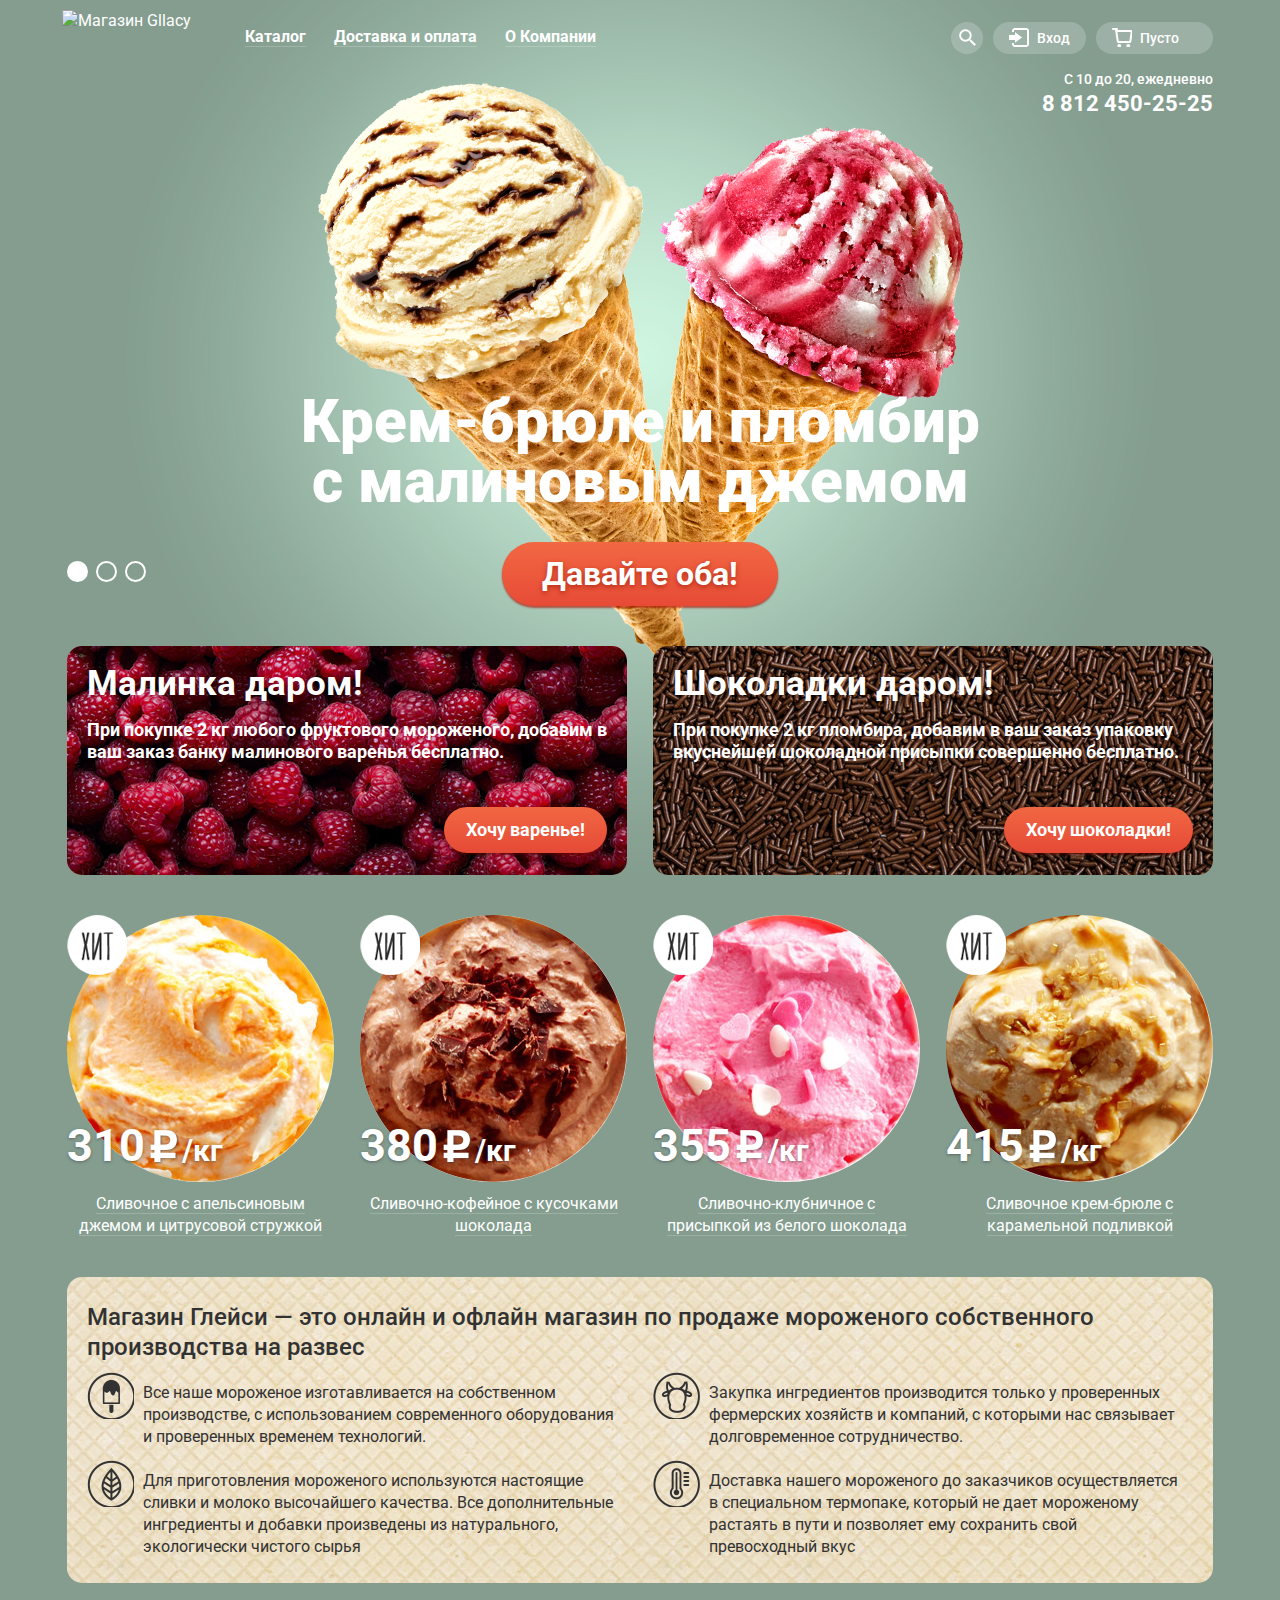
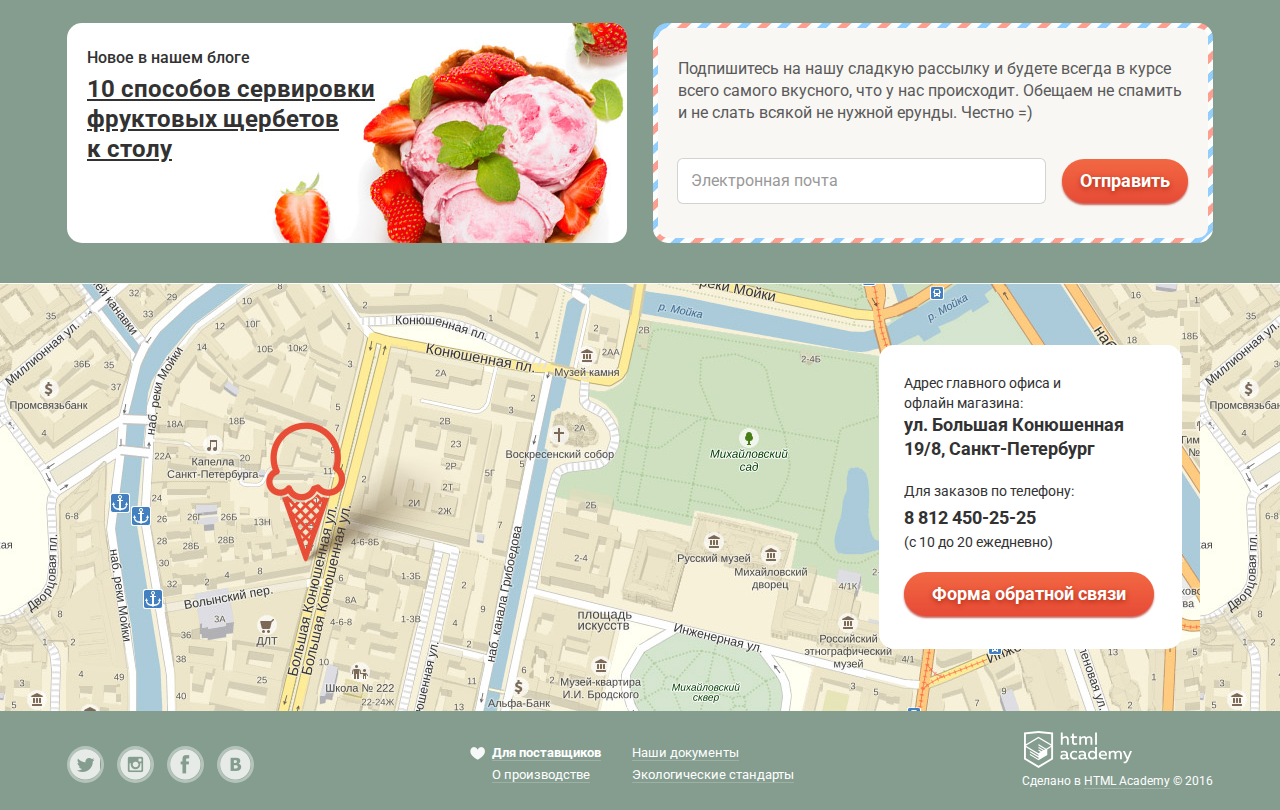
==== commit e8f93778: "поменял карту" ====
--- a/index.html
+++ b/index.html
@@ -5,7 +5,7 @@
     <title>HTML Academy: Глейси</title>
     <link href="https://fonts.googleapis.com/css?family=Roboto:400,500,700,900&subset=latin,cyrillic" rel="stylesheet" type="text/css">
     <link rel="stylesheet" href="css/normalize.min.css">
-    <link rel="stylesheet" href="css/style.css">
+    <link rel="stylesheet" href="css/style.min.css">
   </head>
   <body>
     <input type="radio" id="btn-1" name="toggle" checked>
@@ -296,7 +296,7 @@
       </form>
     </div>
     <div class="modal-overlay"></div>
-    <script type="text/javascript" charset="utf-8" async src="https://api-maps.yandex.ru/services/constructor/1.0/js/?sid=UqDJjnbYBnXyiwa-EBPj4U5nZR708kA6&width=1200&height=430&id=yandex-map&lang=ru_RU&sourceType=constructor&scroll=true"></script>
+    <script type="text/javascript" charset="utf-8" async src="https://api-maps.yandex.ru/services/constructor/1.0/js/?sid=UqDJjnbYBnXyiwa-EBPj4U5nZR708kA6&width=100%&height=430&id=yandex-map&lang=ru_RU&sourceType=constructor&scroll=true"></script>
     <script src="js/popup.min.js"></script>
   </body>
 </html>
--- a/css/style.min.css
+++ b/css/style.min.css
@@ -0,0 +1 @@
+body,input,textarea{font-size:16px;font-family:"Roboto","Arial",sans-serif}a,body{color:#fff}body{min-width:1200px;font-weight:400;background-color:#849d8f;line-height:22px}.inner-page{background-image:url(../img/backlight.png);background-repeat:no-repeat;background-position:top center}a{font-size:16px;line-height:18px;text-decoration:none;border-bottom:1px solid rgba(255,255,255,.2)}a:hover{color:#ffbc9e;border-bottom-color:#ffbc9e}img{max-width:100%;height:auto}input[type=radio]{display:none}input,textarea{width:337px;padding:10px 15px;line-height:24px;font-weight:700;color:#323232;background-color:#fff;border:0;border-radius:5px;outline:none;box-shadow:0 0 0 1px #d3d3d2}input:hover,textarea:hover{box-shadow:0 0 0 2px #c7c6c5}input:focus,textarea:focus{box-shadow:0 0 0 2px #8fbdec}input[type=password]+label,input[type=search]+label,input[type=text]+label,textarea+label{position:absolute;left:13px;top:10px;font-size:16px;line-height:24px;font-weight:400;color:#999;pointer-events:none}input[type=password]:focus+label,input[type=password]:valid+label,input[type=search]:focus+label,input[type=search]:valid+label,input[type=text]:focus+label,input[type=text]:valid+label,textarea:focus+label,textarea:valid+label{top:-16px;font-size:11px;line-height:13px;font-weight:400;pointer-events:auto}input[type=password]:focus+label,input[type=search]:focus+label,input[type=text]:focus+label,textarea:focus+label{color:#5b9ddf}.input-container{position:relative}.site-wrapper{min-width:1200px;background-repeat:no-repeat;background-position:top center;-webkit-transition:background-image .5s ease,background-color .5s ease;transition:background-image .5s ease,background-color .5s ease}.site-wrapper::after,.site-wrapper::before{content:"";visibility:hidden;background-image:url(slide-1.png)}.site-wrapper::after{background-image:url(slide-2.png)}.container{width:1146px;margin:0 auto;padding:0 27px}.clearfix::after{content:"";display:table;clear:both}.main-header{padding-top:10px}.index-logo,.inner-logo{float:left;width:153px;height:63px;margin-left:-5px;margin-right:16px;border:none}.index-logo img,.inner-logo img{width:153px;height:63px}.main-navigation{float:left;width:800px}.main-menu{margin:10px 0 0;padding:0;list-style:none;font-size:0}.main-menu-item{position:relative;display:inline-block;font-weight:700;font-size:16px;line-height:18px;vertical-align:top}.main-menu-item>a{display:block;padding:8px 14px;border:none;border-radius:20px}.main-menu-item:not(.main-menu-active)>a::after{content:"";position:absolute;right:14px;bottom:7px;left:14px;height:1px;background-color:rgba(255,255,255,.2)}.main-menu-item:hover>a{color:#333;background-color:#f7f6f3}.main-menu-item:active>a{color:#333;box-shadow:inset 0 2px 1px #696969;background-color:#ededed}.main-menu-active>a{background-color:#d07058}.sub-menu-container{display:none;padding-top:5px}.main-menu-item:hover .sub-menu-container{display:block}.sub-menu{position:absolute;top:100%;z-index:2;left:-7px;width:143px;margin:0;padding:0;list-style:none;background:#f8f7f4;border-radius:5px;box-shadow:0 20px 20px rgba(0,0,0,.4)}.sub-menu-item a{display:block;margin-top:4px;margin-bottom:4px;padding:6px 20px;font-weight:400;font-size:14px;line-height:16px;color:#323232;text-decoration:none;border:0}.sub-menu-new{position:relative}.sub-menu-new a{font-weight:700;margin-bottom:10px}.sub-menu-new::after{content:"";position:absolute;left:6px;bottom:-6px;right:6px;height:1px;background-color:#d1d0ce}.sub-menu-item:hover a{background-color:#fbded8}.sub-menu-active a{color:#fff;background-color:#d07058}.sub-menu-item:active a{background-color:#f6b5a5}.sub-menu-active:hover a{background:#d07058}.header-info{display:inline-block;float:right;max-width:300px;padding-top:20px;font-size:14px;line-height:16px;font-weight:500;vertical-align:top}.user-block{margin-bottom:20px;font-size:0}.decoration{padding:8px 16px;font-weight:500;background-color:rgba(255,255,255,.2);border-radius:20px;border:none}.user-block .decoration{font-size:14px;line-height:16px;font-weight:500}.select-filter select:hover,.user-block .decoration:hover{color:#323232;background-color:#fff}.user-block>div{position:relative;display:inline-block;margin-right:10px;font-size:0;vertical-align:top}.user-block>div:last-child{margin-right:0}.user-block .search{padding:16px;font-size:0}.user-block .cart::before,.user-block .login::before,.user-block .search::before{content:"";position:absolute;top:-1px;left:8px;width:20px;height:19px;background:url(../img/sprite.png) no-repeat;background-position:-5px -443px}.user-block .login{padding-left:44px}.user-block .cart::before,.user-block .login::before{top:-2px;left:16px;background-position:-5px -385px}.user-block .cart{padding-left:44px;padding-right:34px}.user-block .cart::before{background-position:-5px -213px}.user-block .cart:hover::before,.user-block .login:hover::before,.user-block .search:hover::before{content:"";position:absolute;top:0;left:9px;width:20px;height:19px;background:url(../img/sprite.png) no-repeat;background-position:-5px -470px}.user-block .cart:hover::before,.user-block .login:hover::before{top:-2px;left:16px;background-position:-5px -414px}.user-block .cart:hover::before{background-position:-5px -273px}.hidden-form{position:absolute;right:0;top:100%;z-index:2;display:none;padding-top:8px}.hidden-form input+label{font-size:14px;line-height:24px;font-weight:400}.user-block-find{font-size:14px}.user-block-find .hidden-form{padding-top:12px}.user-block-account form,.user-block-find form{padding:20px 15px;background:#f8f7f4;border-radius:5px;box-shadow:0 20px 20px rgba(0,0,0,.4)}.user-block-find input{width:311px;padding:10px 15px}.user-block-account form{padding:20px 17px 22px 20px}.user-block-account input{width:210px;margin-bottom:20px;margin-right:0}.enter-block .btn{float:left;margin-right:18px;padding:10px 25px;font-size:18px;line-height:24px;font-weight:700}.enter-block a{display:inline-block;margin-right:0;margin-top:4px;margin-bottom:4px;font-size:13px;font-weight:400;line-height:13px;color:#323232;vertical-align:top;border-bottom:1px solid #adacaa}.enter-block a:hover,.index-content-left a:hover{color:#ffbc9e;border-bottom-color:#ffbc9e}.user-block-div:hover .hidden-form{display:block}.header-contact{text-align:right}.header-contact p{margin-bottom:5px}.header-contact .tel{margin:0;font-size:22px;font-weight:700;line-height:24px}.slider{position:relative;margin-bottom:40px;padding-top:276px;text-align:center}.slide{display:none}.slide-title{width:700px;margin:0 auto 30px;font-size:60px;line-height:60px;font-weight:900}.btn,.btn:hover{text-decoration:none;color:#fff;border:none}.btn{display:inline-block;padding:10px 20px;font-weight:700;vertical-align:top;text-shadow:0 2px 5px rgba(160,32,11,.76);box-shadow:0 2px 2px rgba(172,16,0,.64);background:#f26843;border-radius:25px;outline:none;cursor:pointer;background-image:-webkit-linear-gradient(top,#f26843 0%,#e74b36 100%);background-image:linear-gradient(to bottom,#f26843 0%,#e74b36 100%)}.btn:hover{background:#f58669;background-image:-webkit-linear-gradient(top,#f58669 0%,#ec6f5e 100%);background-image:linear-gradient(to bottom,#f58669 0%,#ec6f5e 100%);box-shadow:0 2px 2px #ac1000}.btn:active{background-image:-webkit-linear-gradient(top,#d84732 0%,#e1613e 100%);background-image:linear-gradient(to bottom,#d84732 0%,#e1613e 100%);box-shadow:inset 0 2px 2px #942718}.slider .btn{padding:10px 40px;max-width:280px;font-size:32px;line-height:44px;border-radius:100px}.slider-controls{position:absolute;bottom:23px;left:0;z-index:20;font-size:0}.slider-controls label{display:inline-block;height:17px;width:17px;margin-right:8px;vertical-align:top;border:2px solid #fff;border-radius:50%;background-color:transparent;cursor:pointer}#btn-1:checked~.site-wrapper #slide1,#btn-2:checked~.site-wrapper #slide2,#btn-3:checked~.site-wrapper #slide3{display:block}#btn-1:checked~.site-wrapper{background-color:#849d8f;background-image:url(../img/ice-cream1.png)}#btn-2:checked~.site-wrapper{background-color:#8996a6;background-image:url(../img/ice-cream2.png)}#btn-3:checked~.site-wrapper{background-color:#9d8b84;background-image:url(../img/ice-cream3.png)}#btn-1:checked~.site-wrapper label[for=btn-1],#btn-2:checked~.site-wrapper label[for=btn-2],#btn-3:checked~.site-wrapper label[for=btn-3]{background-color:#fff}.banners{margin-bottom:40px}.banner-title{margin:0 0 15px;font-size:35px;line-height:41px;font-weight:700}.banner-left,.banner-right{width:520px;padding:17px 20px 22px;border-radius:15px;overflow:hidden}.banner-left{background:#9c1a36 url(../img/raspberries.png) no-repeat;float:left}.banner-right{float:right;background:#4e3225 url(../img/chocolate.png) no-repeat}.banners p{min-height:88px;margin:0;font-size:18px;line-height:22px;font-weight:700}.banners .btn{float:right;padding:11px 22px;font-size:18px;line-height:24px;text-shadow:none;background:#f16742;background-image:-webkit-linear-gradient(top,#f16742 0%,#e54a36 100%);background-image:linear-gradient(to bottom,#f16742 0%,#e54a36 100%);border-radius:25px;box-shadow:0 2px 2px rgba(85,8,0,.54)}.banners .btn:hover{background:#f58669;background-image:-webkit-linear-gradient(top,#f58669 0%,#ec6f5e 100%);background-image:linear-gradient(to bottom,#f58669 0%,#ec6f5e 100%);box-shadow:0 1px 2px #ac1000}.banners .btn:active{background-image:-webkit-linear-gradient(top,#d84732 0%,#e1613e 100%);background-image:linear-gradient(to bottom,#d84732 0%,#e1613e 100%);box-shadow:inset 0 2px 2px #942718}.catalog-items{font-size:0}.catalog-item{position:relative;display:inline-block;z-index:3;width:267px;margin-right:26px;margin-bottom:-15px;text-align:center;vertical-align:top}.catalog-item-overlay{position:absolute;left:-7px;top:-5px;z-index:2;display:none;width:105%;min-height:106%;background:rgba(255,255,255,.2);border-radius:5px;box-shadow:0 20px 20px rgba(0,0,0,.4)}.catalog-item:nth-child(4n){margin-right:0}.catalog-item:hover{z-index:10}.catalog-item:hover .catalog-item-overlay{display:block}.catalog-item-preview{position:relative;z-index:3;margin-bottom:0}.catalog-item img{width:267px;height:267px;border-radius:50%;overflow:hidden}.catalog-item-preview .hit{position:absolute;top:0;left:0;display:block;width:60px;height:60px;text-indent:-1000px;background:url(../img/sprite.png) no-repeat;background-position:-5px -85px;overflow:hidden}.catalog-item-preview .price{position:absolute;left:0;bottom:20px;font-size:45px;line-height:45px;font-weight:700;text-shadow:0 1px 3px rgba(49,50,53,.5)}.catalog-item-preview .rouble-icon{display:inline-block;width:30px;height:35px;margin-top:6px;margin-left:4px;margin-right:3px;font-size:0;vertical-align:top;background:url(../img/sprite.png) no-repeat 50% 50%;background-position:-5px -636px}.catalog-item-preview .kg{font-size:30px;line-height:45px;font-weight:700}.item-title{position:relative;z-index:3;min-height:44px;margin:0;padding:0 6px}.item-title,.item-title a{font-size:16px;line-height:22px;font-weight:400}.catalog-item .btn{position:relative;z-index:3;margin-top:11px;padding:10px 13px;font-weight:700;font-size:18px;line-height:24px;visibility:hidden}.catalog-item:hover .btn{visibility:visible}.features{padding:25px 3px 25px 20px;margin-bottom:40px;background:#ebdec2 url(../img/waffer-pattern-2.jpg);background-size:60%;border-radius:15px}.features-title{margin:0 0 10px;font-size:24px;line-height:30px;font-weight:500;color:#323232}.features-item{position:relative;float:left;max-width:479px;min-height:78px;margin:0 31px 0 0;padding:10px 0 0 56px;font-size:16px;line-height:22px;color:#323232}.features-item:nth-of-type(2n){margin-right:0}.features-item::before{content:"";position:absolute;left:0;top:0;width:47px;height:47px;background:url(../img/sprite.png) no-repeat;background-position:-5px -156px}.features-cow::before{background-position:-5px -5px}.features-leaf::before{background-position:-5px -579px}.features-thermometer::before{background-position:-5px -682px}.index-content{margin-bottom:40px}.index-content-left{float:left;width:520px;padding:24px 20px 79px;background-color:#fff;background-image:url(../img/background-news.jpg);border-radius:15px}.index-content-left .title{margin-bottom:5px;font-weight:500;line-height:22px;color:#323232}.index-content-left a{font-size:24px;line-height:30px;font-weight:700;text-decoration:underline;color:#323232;border:none}.index-content-right{float:right;padding:5px;background-color:#fff;background-image:url(../img/mail-pattern.jpg);border-radius:15px}.index-content-right .subscribe{width:510px;padding:30px 20px 35px;color:#5a5a5a;background-color:#f8f7f4;border-radius:10px}.index-content-right p{min-height:101px;margin:0}.index-content-right form,.search-map{position:relative}.index-content-right input{margin-right:0}.index-content-right label{left:13px;top:10px}.index-content-right .btn{float:right;max-width:132px;padding:10px 18px;font-size:18px;line-height:24px}.search-map{min-height:304px;width:100%;margin:0 auto -2px;padding:62px 0;color:#323232;background-color:#ece5c9;background-image:url(../img/map_v_pin.jpg)}.search-map-contacts{position:relative;right:98px;top:0;z-index:10;float:right;width:253px;min-height:242px;padding:28px 25px 33px;background-color:#fff;bottom:63px;border-radius:15px}.search-map-contacts p{margin:0 0 20px;font-size:14px;line-height:20px}.search-map-contacts span{display:block;font-size:18px;line-height:24px;font-weight:700}.search-map-contacts .tel{display:block;margin-top:5px;margin-bottom:2px}.search-map .btn{width:auto;padding:10px 28px;font-size:18px;line-height:24px}.yandex-map{position:absolute;top:0;left:0;height:100%;width:100%}.main-footer{padding:20px 0}.main-footer p{padding:0;margin:0}.footer-social{float:left;width:267px;margin-right:46px;font-size:0}.social-btn{display:inline-block;width:31px;height:31px;margin-right:13px;margin-top:16px;font-size:0;vertical-align:top;background:url(../img/sprite.png) no-repeat;background-position:-6px -497px;border:3px solid rgba(255,255,255,.5);border-radius:50%;opacity:.8}.social-btn:hover{border-color:rgba(255,255,255,.71);opacity:1}.social-btn:active{box-shadow:inset 0 2px 1px #888}.social-btn-in{background-position:-5px -344px}.social-btn-fb{background-position:-5px -303px}.social-btn-vk{background-position:-5px -538px}.footer-info{display:inline-block;margin-top:11px;margin-left:90px;vertical-align:top}.footer-info a{font-size:13px;line-height:18px;white-space:nowrap}.left-column{float:left;max-width:135px;padding-left:22px}.right-column{float:right;max-width:165px;margin-left:5px}.for-providers{font-weight:700;position:relative}.for-providers::before{content:"";position:absolute;left:-22px;top:2px;width:15px;height:13px;background:url(../img/sprite.png) no-repeat;background-position:-5px -62px}.footer-copyright{float:right;max-width:264px;padding:0;margin:0}.copyright-logo{margin-left:2px;margin-bottom:-2px;border:0}.copyright-logo,.copyright-logo img{width:108px;height:39px}.footer-copyright a,.footer-copyright p{margin-top:-3px;font-size:12px;line-height:18px}@-webkit-keyframes bounce{0%{-webkit-transform:translateY(-2000px);transform:translateY(-2000px)}70%{-webkit-transform:translateY(30px);transform:translateY(30px)}90%{-webkit-transform:translateY(-10px);transform:translateY(-10px)}to{-webkit-transform:translateY(0);transform:translateY(0)}}@keyframes bounce{0%{-webkit-transform:translateY(-2000px);transform:translateY(-2000px)}70%{-webkit-transform:translateY(30px);transform:translateY(30px)}90%{-webkit-transform:translateY(-10px);transform:translateY(-10px)}to{-webkit-transform:translateY(0);transform:translateY(0)}}@-webkit-keyframes shake{0%,to{-webkit-transform:translateX(0);transform:translateX(0)}10%,30%,50%,70%,90%{-webkit-transform:translateX(-10px);transform:translateX(-10px)}20%,40%,60%,80%{-webkit-transform:translateX(10px);transform:translateX(10px)}}@keyframes shake{0%,to{-webkit-transform:translateX(0);transform:translateX(0)}10%,30%,50%,70%,90%{-webkit-transform:translateX(-10px);transform:translateX(-10px)}20%,40%,60%,80%{-webkit-transform:translateX(10px);transform:translateX(10px)}}.modal-content{position:fixed;z-index:40;top:120px;left:50%;display:none;width:430px;margin-left:-239px;padding:16px 24px 25px;color:#323232;background-color:#f8f7f4;border-radius:10px}.modal-content-show{display:block;-webkit-animation:bounce .6s;animation:bounce .6s}.modal-error{-webkit-animation:shake .6s;animation:shake .6s}.modal-content-close{position:absolute;top:15px;right:15px;width:17px;height:17px;font-size:0;background-color:transparent;cursor:pointer;border:0;outline:0}.modal-content-close::after,.modal-content-close::before{content:"";position:absolute;top:7px;left:-2px;width:23px;height:2px;background:#060606}.modal-content-close::before{-webkit-transform:rotate(45deg);transform:rotate(45deg)}.modal-content-close::after{-webkit-transform:rotate(-45deg);transform:rotate(-45deg)}.modal-content-title{margin:0 0 23px;font-size:24px;font-weight:500;line-height:28px}.modal-content input{width:240px;margin-bottom:20px;padding:9px 14px}.modal-content textarea{width:396px;height:134px;margin-bottom:20px;resize:none}.modal-content button[type=submit]{float:right;padding-right:24px;padding-left:24px;font-size:18px;line-height:24px}.modal-overlay{position:fixed;top:0;left:0;z-index:30;display:none;width:100%;height:100%;background:rgba(0,0,0,.2)}.modal-overlay-show{display:block}.user-block-buy .full-cart{padding-right:16px;color:#323232;background:#fff}.user-block-buy .full-cart::before,.user-block-buy .full-cart:hover::before{content:"";position:absolute;top:-2px;left:16px;width:20px;height:19px;background:url(../img/sprite.png) no-repeat;background-position:-5px -243px}.shopping-list{padding:20px 16px;font-size:13px;line-height:16px;vertical-align:top;color:#323232;background:#f8f7f4;box-shadow:0 20px 20px rgba(0,0,0,.4);border-radius:5px;border-collapse:collapse}.shopping-list table{width:508px;border-bottom:1px solid #cacac7}.shopping-list tr{height:51px}.shopping-list td{padding-right:3px;padding-top:5px;vertical-align:top}.shopping-list td:first-child{padding-right:6px}.shopping-list td:nth-child(2){padding-top:0;padding-bottom:10px}.shopping-list td:nth-child(3){width:225px;padding-right:20px}.shopping-list .value{color:#999}.shopping-list img{border-radius:50%}.delete-item{position:relative;width:10px;height:10px;font-size:0;background:0 0;border:0;outline:0;cursor:pointer}.delete-item::after,.delete-item::before{content:"";position:absolute;top:5px;right:-1px;z-index:1;width:14px;height:1px;background:#515050}.delete-item::before{-webkit-transform:rotate(45deg);transform:rotate(45deg)}.delete-item::after{-webkit-transform:rotate(-45deg);transform:rotate(-45deg)}.shopping-list .sum{text-align:right}.shopping-list .btn{padding-left:13px;padding-right:15px;font-size:18px;line-height:24px;font-weight:700}.page-title,.shopping-list p{font-size:15px;line-height:18px;font-weight:700}.footer-info .shopping-list{position:absolute;display:none}.breadcrumbs{margin:-22px 0 0;padding:0;list-style:none}.breadcrumbs li{position:relative;display:inline;margin-right:18px}.breadcrumbs li::after{content:"»";position:absolute;top:0;right:-10px}.breadcrumbs a,.breadcrumbs li{font-size:14px;line-height:16px}.breadcrumbs .current::after{display:none}.page-title{margin:0 0 28px;font-size:35px;line-height:41px}.filters{margin-bottom:26px;font-size:0}.filters fieldset{margin:0 15px 0 0;padding-left:0;padding-right:0;padding-bottom:15px}.filters button,.filters fieldset{display:inline-block;font-size:16px;vertical-align:top;border:0}.filters button,.filters select{color:#fff;outline:none}.filters legend{margin-left:16px;font-size:14px;line-height:15px;font-weight:500}.filters span{box-shadow:0 0 0 1px #fff}.filter-label:hover span,.range-controls .toggle:hover{box-shadow:0 0 0 2px #fff}.filters input:disabled+.filter-label{opacity:.4;pointer-events:none}.select-filter select{padding-left:11px;padding-right:15px}.range-filter{width:218px}.range-filter input{width:25px;padding:0;margin-left:4px;margin-right:3px;font-size:14px;line-height:15px;font-weight:500;color:#fff;background:0 0;border-radius:0;box-shadow:none}.range-filter input:hover{box-shadow:none}.range-filter input:focus{box-shadow:none}.range-controls{position:relative;padding:16px 14px 16px 16px}.range-controls .scale{height:4px;background:rgba(255,255,255,.5)}.range-controls .bar{width:70%;height:4px;background:#fff}.range-controls .toggle{position:absolute;top:8px;left:0;width:20px;height:20px;background:#fff;border-radius:50%;cursor:pointer}.range-controls .min-toggle{left:37px}.range-controls .max-toggle{left:133px}.checkbox-filter input[type=checkbox],.radio-filter input[type=radio]{display:none}.filter-greasiness{position:relative;margin-right:17px;padding-left:30px;cursor:pointer}.filter-filler:last-child,.filter-greasiness:last-child{margin-right:0}.radio-filter input[type=radio]+.filter-greasiness .radio-indicator{position:absolute;top:1px;left:0;width:18px;height:18px;border-radius:50%;background:0 0}.radio-filter input[type=radio]:checked+.filter-greasiness .radio-indicator::before{content:"";position:absolute;top:3px;left:3px;width:12px;height:12px;border-radius:50%;background:#fff}.filter-filler{position:relative;margin-right:20px;padding-left:30px;cursor:pointer}.checkbox-filter input[type=checkbox]+.filter-filler .check-indicator{position:absolute;top:1px;left:0;width:18px;height:18px;border-radius:3px;background:0 0}.checkbox-filter input[type=checkbox]:checked+.filter-filler .check-indicator::before{content:"";position:absolute;top:3px;left:3px;width:9px;height:4px;background:0 0;border:3px solid #fff;border-top:0;border-right:0;-webkit-transform:rotate(-45deg);transform:rotate(-45deg)}.filters button{box-shadow:inset 0 0 0 2px #fff;padding:8px 29px;margin:20px 15px 0 0}.filters button:hover{color:#323232;background:#fff;cursor:pointer}.filters button:active{background:#eaeaea;box-shadow:inset 0 2px 1px #696969;border:0}.catalog-items-container{padding:0;margin:0 0 42px}.paginator{text-align:right;margin-bottom:30px}.paginator a{display:inline-block;padding:4px 9px;margin:0 2px 0 0;text-align:center;vertical-align:top;border-radius:50%;border:0}.paginator a:hover{color:#fff;background:rgba(255,255,255,.2)}.paginator .next,.paginator .prev{width:8px;height:8px;margin-top:8px;padding:0;font-size:0;background:0 0;border:2px solid #fff;border-top:0;border-right:0;border-radius:0}.paginator .next{margin-right:0;margin-left:10px;-webkit-transform:rotate(-135deg);transform:rotate(-135deg)}.paginator .prev{margin-right:10px;-webkit-transform:rotate(45deg);transform:rotate(45deg)}.paginator .next:hover,.paginator .prev:hover{background:0 0}.paginator .active{color:#323232;background-color:#fff}.paginator .active:hover{color:#323232;background:#fff}.paginator .disabled{opacity:.2}.paginator .disabled:hover{cursor:default}.main-footer{border-top:1px solid rgba(255,255,255,.3)}
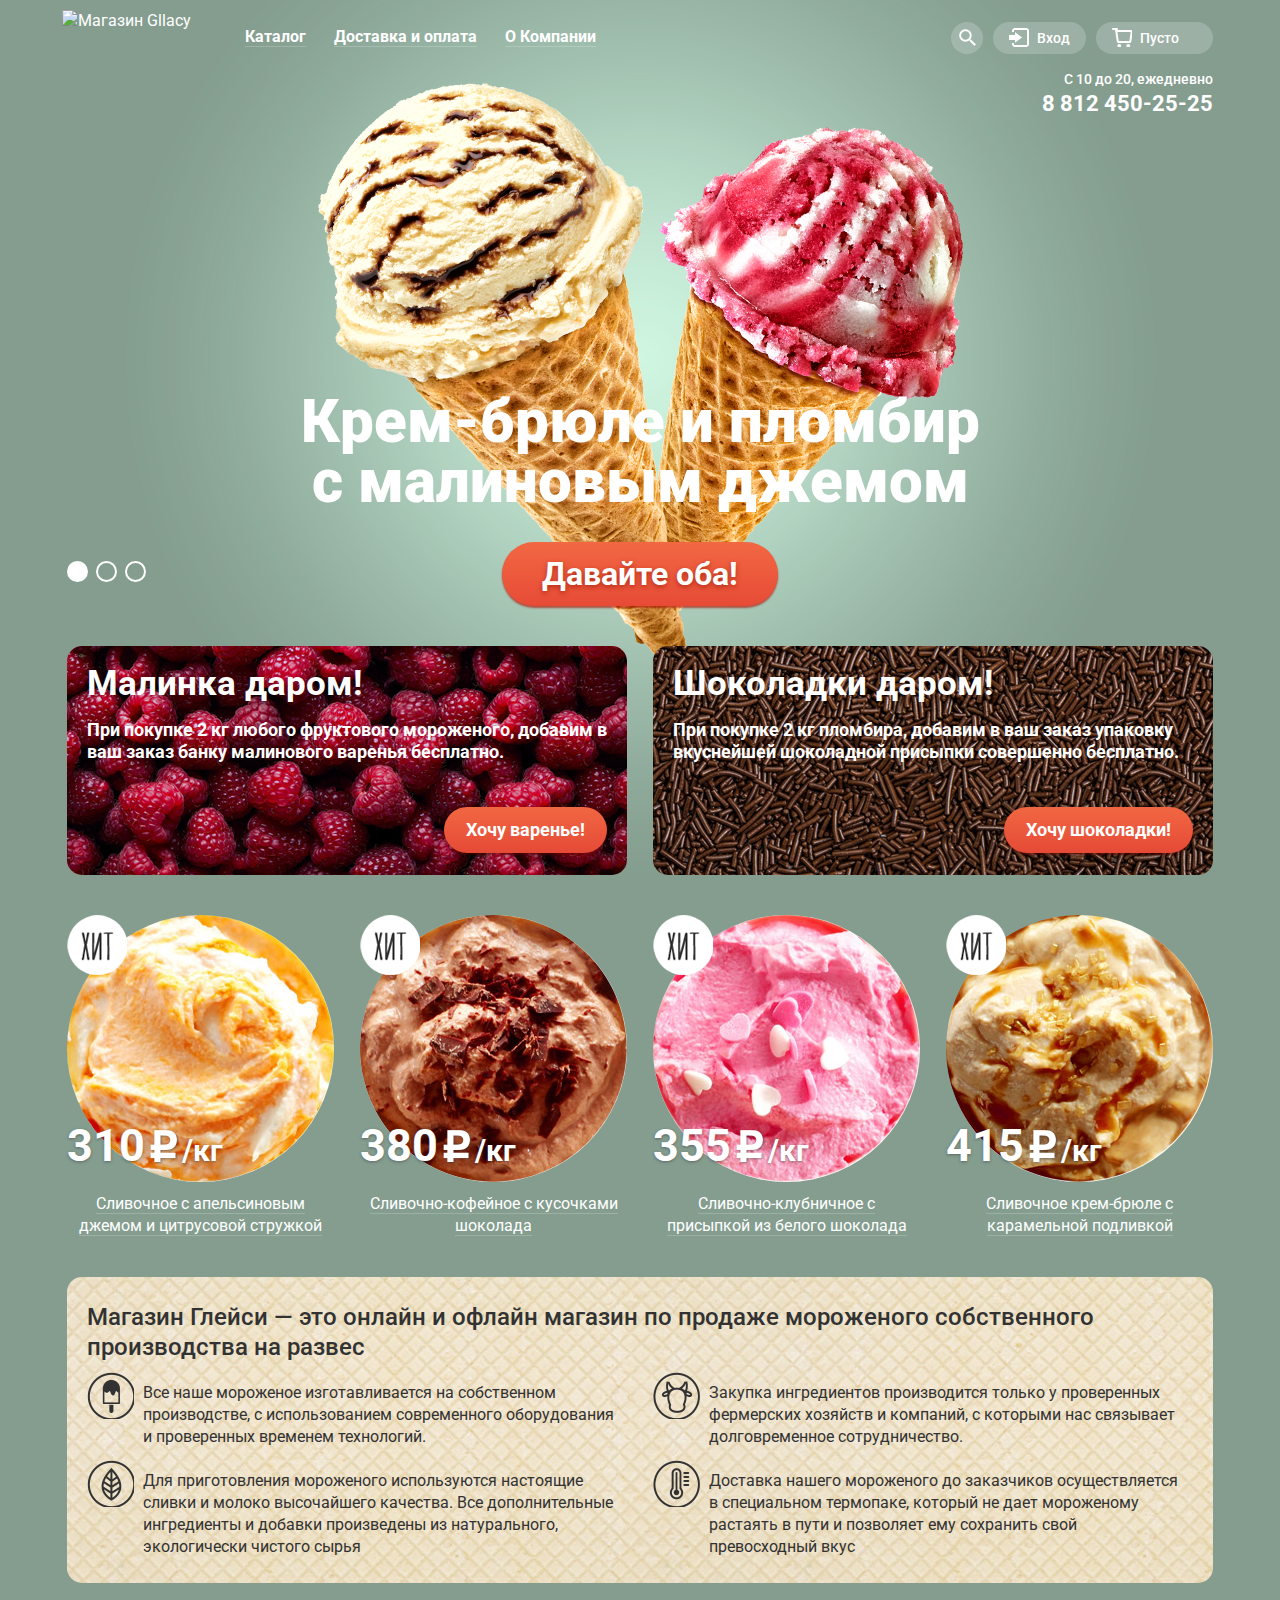
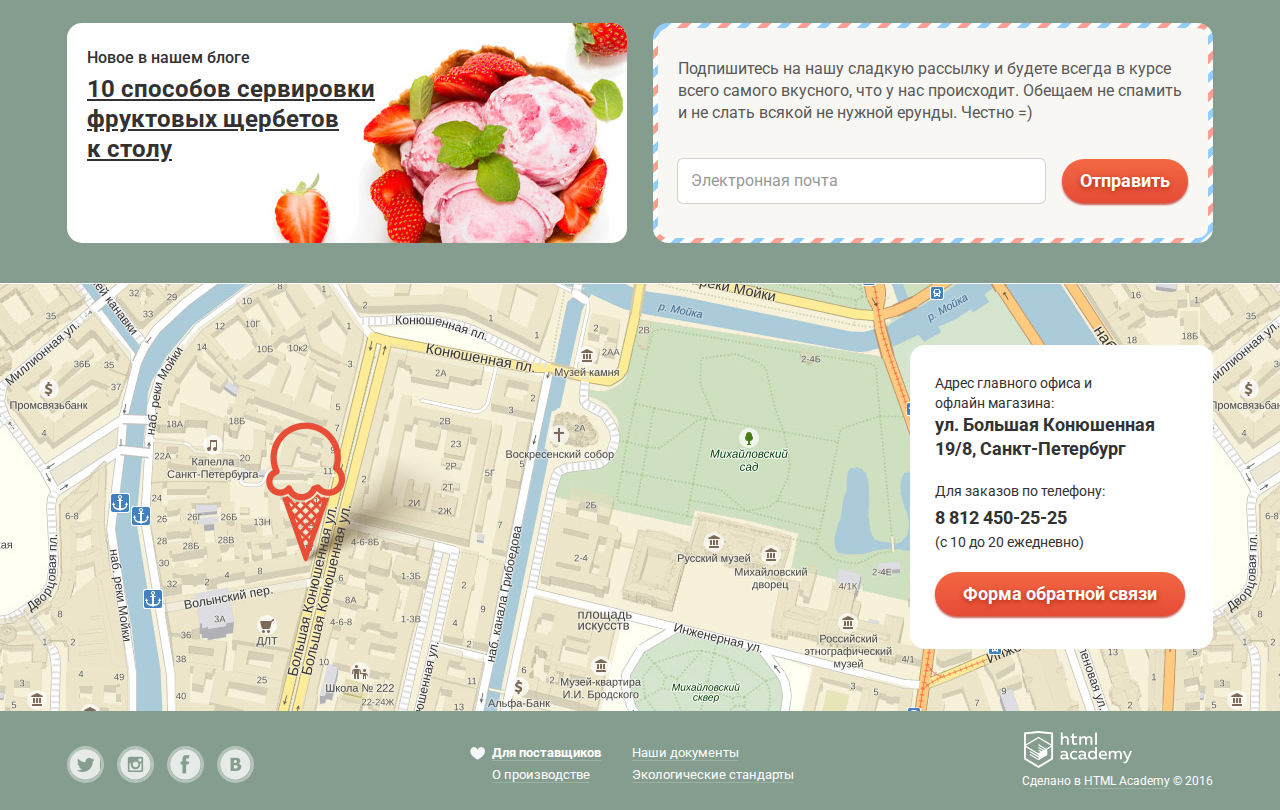
==== commit 18daf180: "поправил карту" ====
--- a/index.html
+++ b/index.html
@@ -234,22 +234,24 @@
       </div>
     </main>
     <div class="search-map clearfix">
-      <div class="search-map-contacts">
-        <p>
-          Адрес главного офиса и<br>
-          офлайн магазина:
-          <span class="address">
-            ул. Большая Конюшенная 19/8, Санкт-Петербург
-          </span>
-        </p>
-        <p>
-          Для заказов по телефону:
-          <span class="tel">
-            8 812 450-25-25
-          </span>
-          (с 10 до 20 ежедневно)
-        </p>
-        <a class="btn feedback-form" href="feedback.html">Форма обратной связи</a>
+      <div class="container">
+        <div class="search-map-contacts">
+          <p>
+            Адрес главного офиса и<br>
+            офлайн магазина:
+            <span class="address">
+              ул. Большая Конюшенная 19/8, Санкт-Петербург
+            </span>
+          </p>
+          <p>
+            Для заказов по телефону:
+            <span class="tel">
+              8 812 450-25-25
+            </span>
+            (с 10 до 20 ежедневно)
+          </p>
+          <a class="btn feedback-form" href="feedback.html">Форма обратной связи</a>
+        </div>
       </div>
       <div class="yandex-map" id="yandex-map"></div>
     </div>
--- a/css/style.min.css
+++ b/css/style.min.css
@@ -1 +1 @@
-body,input,textarea{font-size:16px;font-family:"Roboto","Arial",sans-serif}a,body{color:#fff}body{min-width:1200px;font-weight:400;background-color:#849d8f;line-height:22px}.inner-page{background-image:url(../img/backlight.png);background-repeat:no-repeat;background-position:top center}a{font-size:16px;line-height:18px;text-decoration:none;border-bottom:1px solid rgba(255,255,255,.2)}a:hover{color:#ffbc9e;border-bottom-color:#ffbc9e}img{max-width:100%;height:auto}input[type=radio]{display:none}input,textarea{width:337px;padding:10px 15px;line-height:24px;font-weight:700;color:#323232;background-color:#fff;border:0;border-radius:5px;outline:none;box-shadow:0 0 0 1px #d3d3d2}input:hover,textarea:hover{box-shadow:0 0 0 2px #c7c6c5}input:focus,textarea:focus{box-shadow:0 0 0 2px #8fbdec}input[type=password]+label,input[type=search]+label,input[type=text]+label,textarea+label{position:absolute;left:13px;top:10px;font-size:16px;line-height:24px;font-weight:400;color:#999;pointer-events:none}input[type=password]:focus+label,input[type=password]:valid+label,input[type=search]:focus+label,input[type=search]:valid+label,input[type=text]:focus+label,input[type=text]:valid+label,textarea:focus+label,textarea:valid+label{top:-16px;font-size:11px;line-height:13px;font-weight:400;pointer-events:auto}input[type=password]:focus+label,input[type=search]:focus+label,input[type=text]:focus+label,textarea:focus+label{color:#5b9ddf}.input-container{position:relative}.site-wrapper{min-width:1200px;background-repeat:no-repeat;background-position:top center;-webkit-transition:background-image .5s ease,background-color .5s ease;transition:background-image .5s ease,background-color .5s ease}.site-wrapper::after,.site-wrapper::before{content:"";visibility:hidden;background-image:url(slide-1.png)}.site-wrapper::after{background-image:url(slide-2.png)}.container{width:1146px;margin:0 auto;padding:0 27px}.clearfix::after{content:"";display:table;clear:both}.main-header{padding-top:10px}.index-logo,.inner-logo{float:left;width:153px;height:63px;margin-left:-5px;margin-right:16px;border:none}.index-logo img,.inner-logo img{width:153px;height:63px}.main-navigation{float:left;width:800px}.main-menu{margin:10px 0 0;padding:0;list-style:none;font-size:0}.main-menu-item{position:relative;display:inline-block;font-weight:700;font-size:16px;line-height:18px;vertical-align:top}.main-menu-item>a{display:block;padding:8px 14px;border:none;border-radius:20px}.main-menu-item:not(.main-menu-active)>a::after{content:"";position:absolute;right:14px;bottom:7px;left:14px;height:1px;background-color:rgba(255,255,255,.2)}.main-menu-item:hover>a{color:#333;background-color:#f7f6f3}.main-menu-item:active>a{color:#333;box-shadow:inset 0 2px 1px #696969;background-color:#ededed}.main-menu-active>a{background-color:#d07058}.sub-menu-container{display:none;padding-top:5px}.main-menu-item:hover .sub-menu-container{display:block}.sub-menu{position:absolute;top:100%;z-index:2;left:-7px;width:143px;margin:0;padding:0;list-style:none;background:#f8f7f4;border-radius:5px;box-shadow:0 20px 20px rgba(0,0,0,.4)}.sub-menu-item a{display:block;margin-top:4px;margin-bottom:4px;padding:6px 20px;font-weight:400;font-size:14px;line-height:16px;color:#323232;text-decoration:none;border:0}.sub-menu-new{position:relative}.sub-menu-new a{font-weight:700;margin-bottom:10px}.sub-menu-new::after{content:"";position:absolute;left:6px;bottom:-6px;right:6px;height:1px;background-color:#d1d0ce}.sub-menu-item:hover a{background-color:#fbded8}.sub-menu-active a{color:#fff;background-color:#d07058}.sub-menu-item:active a{background-color:#f6b5a5}.sub-menu-active:hover a{background:#d07058}.header-info{display:inline-block;float:right;max-width:300px;padding-top:20px;font-size:14px;line-height:16px;font-weight:500;vertical-align:top}.user-block{margin-bottom:20px;font-size:0}.decoration{padding:8px 16px;font-weight:500;background-color:rgba(255,255,255,.2);border-radius:20px;border:none}.user-block .decoration{font-size:14px;line-height:16px;font-weight:500}.select-filter select:hover,.user-block .decoration:hover{color:#323232;background-color:#fff}.user-block>div{position:relative;display:inline-block;margin-right:10px;font-size:0;vertical-align:top}.user-block>div:last-child{margin-right:0}.user-block .search{padding:16px;font-size:0}.user-block .cart::before,.user-block .login::before,.user-block .search::before{content:"";position:absolute;top:-1px;left:8px;width:20px;height:19px;background:url(../img/sprite.png) no-repeat;background-position:-5px -443px}.user-block .login{padding-left:44px}.user-block .cart::before,.user-block .login::before{top:-2px;left:16px;background-position:-5px -385px}.user-block .cart{padding-left:44px;padding-right:34px}.user-block .cart::before{background-position:-5px -213px}.user-block .cart:hover::before,.user-block .login:hover::before,.user-block .search:hover::before{content:"";position:absolute;top:0;left:9px;width:20px;height:19px;background:url(../img/sprite.png) no-repeat;background-position:-5px -470px}.user-block .cart:hover::before,.user-block .login:hover::before{top:-2px;left:16px;background-position:-5px -414px}.user-block .cart:hover::before{background-position:-5px -273px}.hidden-form{position:absolute;right:0;top:100%;z-index:2;display:none;padding-top:8px}.hidden-form input+label{font-size:14px;line-height:24px;font-weight:400}.user-block-find{font-size:14px}.user-block-find .hidden-form{padding-top:12px}.user-block-account form,.user-block-find form{padding:20px 15px;background:#f8f7f4;border-radius:5px;box-shadow:0 20px 20px rgba(0,0,0,.4)}.user-block-find input{width:311px;padding:10px 15px}.user-block-account form{padding:20px 17px 22px 20px}.user-block-account input{width:210px;margin-bottom:20px;margin-right:0}.enter-block .btn{float:left;margin-right:18px;padding:10px 25px;font-size:18px;line-height:24px;font-weight:700}.enter-block a{display:inline-block;margin-right:0;margin-top:4px;margin-bottom:4px;font-size:13px;font-weight:400;line-height:13px;color:#323232;vertical-align:top;border-bottom:1px solid #adacaa}.enter-block a:hover,.index-content-left a:hover{color:#ffbc9e;border-bottom-color:#ffbc9e}.user-block-div:hover .hidden-form{display:block}.header-contact{text-align:right}.header-contact p{margin-bottom:5px}.header-contact .tel{margin:0;font-size:22px;font-weight:700;line-height:24px}.slider{position:relative;margin-bottom:40px;padding-top:276px;text-align:center}.slide{display:none}.slide-title{width:700px;margin:0 auto 30px;font-size:60px;line-height:60px;font-weight:900}.btn,.btn:hover{text-decoration:none;color:#fff;border:none}.btn{display:inline-block;padding:10px 20px;font-weight:700;vertical-align:top;text-shadow:0 2px 5px rgba(160,32,11,.76);box-shadow:0 2px 2px rgba(172,16,0,.64);background:#f26843;border-radius:25px;outline:none;cursor:pointer;background-image:-webkit-linear-gradient(top,#f26843 0%,#e74b36 100%);background-image:linear-gradient(to bottom,#f26843 0%,#e74b36 100%)}.btn:hover{background:#f58669;background-image:-webkit-linear-gradient(top,#f58669 0%,#ec6f5e 100%);background-image:linear-gradient(to bottom,#f58669 0%,#ec6f5e 100%);box-shadow:0 2px 2px #ac1000}.btn:active{background-image:-webkit-linear-gradient(top,#d84732 0%,#e1613e 100%);background-image:linear-gradient(to bottom,#d84732 0%,#e1613e 100%);box-shadow:inset 0 2px 2px #942718}.slider .btn{padding:10px 40px;max-width:280px;font-size:32px;line-height:44px;border-radius:100px}.slider-controls{position:absolute;bottom:23px;left:0;z-index:20;font-size:0}.slider-controls label{display:inline-block;height:17px;width:17px;margin-right:8px;vertical-align:top;border:2px solid #fff;border-radius:50%;background-color:transparent;cursor:pointer}#btn-1:checked~.site-wrapper #slide1,#btn-2:checked~.site-wrapper #slide2,#btn-3:checked~.site-wrapper #slide3{display:block}#btn-1:checked~.site-wrapper{background-color:#849d8f;background-image:url(../img/ice-cream1.png)}#btn-2:checked~.site-wrapper{background-color:#8996a6;background-image:url(../img/ice-cream2.png)}#btn-3:checked~.site-wrapper{background-color:#9d8b84;background-image:url(../img/ice-cream3.png)}#btn-1:checked~.site-wrapper label[for=btn-1],#btn-2:checked~.site-wrapper label[for=btn-2],#btn-3:checked~.site-wrapper label[for=btn-3]{background-color:#fff}.banners{margin-bottom:40px}.banner-title{margin:0 0 15px;font-size:35px;line-height:41px;font-weight:700}.banner-left,.banner-right{width:520px;padding:17px 20px 22px;border-radius:15px;overflow:hidden}.banner-left{background:#9c1a36 url(../img/raspberries.png) no-repeat;float:left}.banner-right{float:right;background:#4e3225 url(../img/chocolate.png) no-repeat}.banners p{min-height:88px;margin:0;font-size:18px;line-height:22px;font-weight:700}.banners .btn{float:right;padding:11px 22px;font-size:18px;line-height:24px;text-shadow:none;background:#f16742;background-image:-webkit-linear-gradient(top,#f16742 0%,#e54a36 100%);background-image:linear-gradient(to bottom,#f16742 0%,#e54a36 100%);border-radius:25px;box-shadow:0 2px 2px rgba(85,8,0,.54)}.banners .btn:hover{background:#f58669;background-image:-webkit-linear-gradient(top,#f58669 0%,#ec6f5e 100%);background-image:linear-gradient(to bottom,#f58669 0%,#ec6f5e 100%);box-shadow:0 1px 2px #ac1000}.banners .btn:active{background-image:-webkit-linear-gradient(top,#d84732 0%,#e1613e 100%);background-image:linear-gradient(to bottom,#d84732 0%,#e1613e 100%);box-shadow:inset 0 2px 2px #942718}.catalog-items{font-size:0}.catalog-item{position:relative;display:inline-block;z-index:3;width:267px;margin-right:26px;margin-bottom:-15px;text-align:center;vertical-align:top}.catalog-item-overlay{position:absolute;left:-7px;top:-5px;z-index:2;display:none;width:105%;min-height:106%;background:rgba(255,255,255,.2);border-radius:5px;box-shadow:0 20px 20px rgba(0,0,0,.4)}.catalog-item:nth-child(4n){margin-right:0}.catalog-item:hover{z-index:10}.catalog-item:hover .catalog-item-overlay{display:block}.catalog-item-preview{position:relative;z-index:3;margin-bottom:0}.catalog-item img{width:267px;height:267px;border-radius:50%;overflow:hidden}.catalog-item-preview .hit{position:absolute;top:0;left:0;display:block;width:60px;height:60px;text-indent:-1000px;background:url(../img/sprite.png) no-repeat;background-position:-5px -85px;overflow:hidden}.catalog-item-preview .price{position:absolute;left:0;bottom:20px;font-size:45px;line-height:45px;font-weight:700;text-shadow:0 1px 3px rgba(49,50,53,.5)}.catalog-item-preview .rouble-icon{display:inline-block;width:30px;height:35px;margin-top:6px;margin-left:4px;margin-right:3px;font-size:0;vertical-align:top;background:url(../img/sprite.png) no-repeat 50% 50%;background-position:-5px -636px}.catalog-item-preview .kg{font-size:30px;line-height:45px;font-weight:700}.item-title{position:relative;z-index:3;min-height:44px;margin:0;padding:0 6px}.item-title,.item-title a{font-size:16px;line-height:22px;font-weight:400}.catalog-item .btn{position:relative;z-index:3;margin-top:11px;padding:10px 13px;font-weight:700;font-size:18px;line-height:24px;visibility:hidden}.catalog-item:hover .btn{visibility:visible}.features{padding:25px 3px 25px 20px;margin-bottom:40px;background:#ebdec2 url(../img/waffer-pattern-2.jpg);background-size:60%;border-radius:15px}.features-title{margin:0 0 10px;font-size:24px;line-height:30px;font-weight:500;color:#323232}.features-item{position:relative;float:left;max-width:479px;min-height:78px;margin:0 31px 0 0;padding:10px 0 0 56px;font-size:16px;line-height:22px;color:#323232}.features-item:nth-of-type(2n){margin-right:0}.features-item::before{content:"";position:absolute;left:0;top:0;width:47px;height:47px;background:url(../img/sprite.png) no-repeat;background-position:-5px -156px}.features-cow::before{background-position:-5px -5px}.features-leaf::before{background-position:-5px -579px}.features-thermometer::before{background-position:-5px -682px}.index-content{margin-bottom:40px}.index-content-left{float:left;width:520px;padding:24px 20px 79px;background-color:#fff;background-image:url(../img/background-news.jpg);border-radius:15px}.index-content-left .title{margin-bottom:5px;font-weight:500;line-height:22px;color:#323232}.index-content-left a{font-size:24px;line-height:30px;font-weight:700;text-decoration:underline;color:#323232;border:none}.index-content-right{float:right;padding:5px;background-color:#fff;background-image:url(../img/mail-pattern.jpg);border-radius:15px}.index-content-right .subscribe{width:510px;padding:30px 20px 35px;color:#5a5a5a;background-color:#f8f7f4;border-radius:10px}.index-content-right p{min-height:101px;margin:0}.index-content-right form,.search-map{position:relative}.index-content-right input{margin-right:0}.index-content-right label{left:13px;top:10px}.index-content-right .btn{float:right;max-width:132px;padding:10px 18px;font-size:18px;line-height:24px}.search-map{min-height:304px;width:100%;margin:0 auto -2px;padding:62px 0;color:#323232;background-color:#ece5c9;background-image:url(../img/map_v_pin.jpg)}.search-map-contacts{position:relative;right:98px;top:0;z-index:10;float:right;width:253px;min-height:242px;padding:28px 25px 33px;background-color:#fff;bottom:63px;border-radius:15px}.search-map-contacts p{margin:0 0 20px;font-size:14px;line-height:20px}.search-map-contacts span{display:block;font-size:18px;line-height:24px;font-weight:700}.search-map-contacts .tel{display:block;margin-top:5px;margin-bottom:2px}.search-map .btn{width:auto;padding:10px 28px;font-size:18px;line-height:24px}.yandex-map{position:absolute;top:0;left:0;height:100%;width:100%}.main-footer{padding:20px 0}.main-footer p{padding:0;margin:0}.footer-social{float:left;width:267px;margin-right:46px;font-size:0}.social-btn{display:inline-block;width:31px;height:31px;margin-right:13px;margin-top:16px;font-size:0;vertical-align:top;background:url(../img/sprite.png) no-repeat;background-position:-6px -497px;border:3px solid rgba(255,255,255,.5);border-radius:50%;opacity:.8}.social-btn:hover{border-color:rgba(255,255,255,.71);opacity:1}.social-btn:active{box-shadow:inset 0 2px 1px #888}.social-btn-in{background-position:-5px -344px}.social-btn-fb{background-position:-5px -303px}.social-btn-vk{background-position:-5px -538px}.footer-info{display:inline-block;margin-top:11px;margin-left:90px;vertical-align:top}.footer-info a{font-size:13px;line-height:18px;white-space:nowrap}.left-column{float:left;max-width:135px;padding-left:22px}.right-column{float:right;max-width:165px;margin-left:5px}.for-providers{font-weight:700;position:relative}.for-providers::before{content:"";position:absolute;left:-22px;top:2px;width:15px;height:13px;background:url(../img/sprite.png) no-repeat;background-position:-5px -62px}.footer-copyright{float:right;max-width:264px;padding:0;margin:0}.copyright-logo{margin-left:2px;margin-bottom:-2px;border:0}.copyright-logo,.copyright-logo img{width:108px;height:39px}.footer-copyright a,.footer-copyright p{margin-top:-3px;font-size:12px;line-height:18px}@-webkit-keyframes bounce{0%{-webkit-transform:translateY(-2000px);transform:translateY(-2000px)}70%{-webkit-transform:translateY(30px);transform:translateY(30px)}90%{-webkit-transform:translateY(-10px);transform:translateY(-10px)}to{-webkit-transform:translateY(0);transform:translateY(0)}}@keyframes bounce{0%{-webkit-transform:translateY(-2000px);transform:translateY(-2000px)}70%{-webkit-transform:translateY(30px);transform:translateY(30px)}90%{-webkit-transform:translateY(-10px);transform:translateY(-10px)}to{-webkit-transform:translateY(0);transform:translateY(0)}}@-webkit-keyframes shake{0%,to{-webkit-transform:translateX(0);transform:translateX(0)}10%,30%,50%,70%,90%{-webkit-transform:translateX(-10px);transform:translateX(-10px)}20%,40%,60%,80%{-webkit-transform:translateX(10px);transform:translateX(10px)}}@keyframes shake{0%,to{-webkit-transform:translateX(0);transform:translateX(0)}10%,30%,50%,70%,90%{-webkit-transform:translateX(-10px);transform:translateX(-10px)}20%,40%,60%,80%{-webkit-transform:translateX(10px);transform:translateX(10px)}}.modal-content{position:fixed;z-index:40;top:120px;left:50%;display:none;width:430px;margin-left:-239px;padding:16px 24px 25px;color:#323232;background-color:#f8f7f4;border-radius:10px}.modal-content-show{display:block;-webkit-animation:bounce .6s;animation:bounce .6s}.modal-error{-webkit-animation:shake .6s;animation:shake .6s}.modal-content-close{position:absolute;top:15px;right:15px;width:17px;height:17px;font-size:0;background-color:transparent;cursor:pointer;border:0;outline:0}.modal-content-close::after,.modal-content-close::before{content:"";position:absolute;top:7px;left:-2px;width:23px;height:2px;background:#060606}.modal-content-close::before{-webkit-transform:rotate(45deg);transform:rotate(45deg)}.modal-content-close::after{-webkit-transform:rotate(-45deg);transform:rotate(-45deg)}.modal-content-title{margin:0 0 23px;font-size:24px;font-weight:500;line-height:28px}.modal-content input{width:240px;margin-bottom:20px;padding:9px 14px}.modal-content textarea{width:396px;height:134px;margin-bottom:20px;resize:none}.modal-content button[type=submit]{float:right;padding-right:24px;padding-left:24px;font-size:18px;line-height:24px}.modal-overlay{position:fixed;top:0;left:0;z-index:30;display:none;width:100%;height:100%;background:rgba(0,0,0,.2)}.modal-overlay-show{display:block}.user-block-buy .full-cart{padding-right:16px;color:#323232;background:#fff}.user-block-buy .full-cart::before,.user-block-buy .full-cart:hover::before{content:"";position:absolute;top:-2px;left:16px;width:20px;height:19px;background:url(../img/sprite.png) no-repeat;background-position:-5px -243px}.shopping-list{padding:20px 16px;font-size:13px;line-height:16px;vertical-align:top;color:#323232;background:#f8f7f4;box-shadow:0 20px 20px rgba(0,0,0,.4);border-radius:5px;border-collapse:collapse}.shopping-list table{width:508px;border-bottom:1px solid #cacac7}.shopping-list tr{height:51px}.shopping-list td{padding-right:3px;padding-top:5px;vertical-align:top}.shopping-list td:first-child{padding-right:6px}.shopping-list td:nth-child(2){padding-top:0;padding-bottom:10px}.shopping-list td:nth-child(3){width:225px;padding-right:20px}.shopping-list .value{color:#999}.shopping-list img{border-radius:50%}.delete-item{position:relative;width:10px;height:10px;font-size:0;background:0 0;border:0;outline:0;cursor:pointer}.delete-item::after,.delete-item::before{content:"";position:absolute;top:5px;right:-1px;z-index:1;width:14px;height:1px;background:#515050}.delete-item::before{-webkit-transform:rotate(45deg);transform:rotate(45deg)}.delete-item::after{-webkit-transform:rotate(-45deg);transform:rotate(-45deg)}.shopping-list .sum{text-align:right}.shopping-list .btn{padding-left:13px;padding-right:15px;font-size:18px;line-height:24px;font-weight:700}.page-title,.shopping-list p{font-size:15px;line-height:18px;font-weight:700}.footer-info .shopping-list{position:absolute;display:none}.breadcrumbs{margin:-22px 0 0;padding:0;list-style:none}.breadcrumbs li{position:relative;display:inline;margin-right:18px}.breadcrumbs li::after{content:"»";position:absolute;top:0;right:-10px}.breadcrumbs a,.breadcrumbs li{font-size:14px;line-height:16px}.breadcrumbs .current::after{display:none}.page-title{margin:0 0 28px;font-size:35px;line-height:41px}.filters{margin-bottom:26px;font-size:0}.filters fieldset{margin:0 15px 0 0;padding-left:0;padding-right:0;padding-bottom:15px}.filters button,.filters fieldset{display:inline-block;font-size:16px;vertical-align:top;border:0}.filters button,.filters select{color:#fff;outline:none}.filters legend{margin-left:16px;font-size:14px;line-height:15px;font-weight:500}.filters span{box-shadow:0 0 0 1px #fff}.filter-label:hover span,.range-controls .toggle:hover{box-shadow:0 0 0 2px #fff}.filters input:disabled+.filter-label{opacity:.4;pointer-events:none}.select-filter select{padding-left:11px;padding-right:15px}.range-filter{width:218px}.range-filter input{width:25px;padding:0;margin-left:4px;margin-right:3px;font-size:14px;line-height:15px;font-weight:500;color:#fff;background:0 0;border-radius:0;box-shadow:none}.range-filter input:hover{box-shadow:none}.range-filter input:focus{box-shadow:none}.range-controls{position:relative;padding:16px 14px 16px 16px}.range-controls .scale{height:4px;background:rgba(255,255,255,.5)}.range-controls .bar{width:70%;height:4px;background:#fff}.range-controls .toggle{position:absolute;top:8px;left:0;width:20px;height:20px;background:#fff;border-radius:50%;cursor:pointer}.range-controls .min-toggle{left:37px}.range-controls .max-toggle{left:133px}.checkbox-filter input[type=checkbox],.radio-filter input[type=radio]{display:none}.filter-greasiness{position:relative;margin-right:17px;padding-left:30px;cursor:pointer}.filter-filler:last-child,.filter-greasiness:last-child{margin-right:0}.radio-filter input[type=radio]+.filter-greasiness .radio-indicator{position:absolute;top:1px;left:0;width:18px;height:18px;border-radius:50%;background:0 0}.radio-filter input[type=radio]:checked+.filter-greasiness .radio-indicator::before{content:"";position:absolute;top:3px;left:3px;width:12px;height:12px;border-radius:50%;background:#fff}.filter-filler{position:relative;margin-right:20px;padding-left:30px;cursor:pointer}.checkbox-filter input[type=checkbox]+.filter-filler .check-indicator{position:absolute;top:1px;left:0;width:18px;height:18px;border-radius:3px;background:0 0}.checkbox-filter input[type=checkbox]:checked+.filter-filler .check-indicator::before{content:"";position:absolute;top:3px;left:3px;width:9px;height:4px;background:0 0;border:3px solid #fff;border-top:0;border-right:0;-webkit-transform:rotate(-45deg);transform:rotate(-45deg)}.filters button{box-shadow:inset 0 0 0 2px #fff;padding:8px 29px;margin:20px 15px 0 0}.filters button:hover{color:#323232;background:#fff;cursor:pointer}.filters button:active{background:#eaeaea;box-shadow:inset 0 2px 1px #696969;border:0}.catalog-items-container{padding:0;margin:0 0 42px}.paginator{text-align:right;margin-bottom:30px}.paginator a{display:inline-block;padding:4px 9px;margin:0 2px 0 0;text-align:center;vertical-align:top;border-radius:50%;border:0}.paginator a:hover{color:#fff;background:rgba(255,255,255,.2)}.paginator .next,.paginator .prev{width:8px;height:8px;margin-top:8px;padding:0;font-size:0;background:0 0;border:2px solid #fff;border-top:0;border-right:0;border-radius:0}.paginator .next{margin-right:0;margin-left:10px;-webkit-transform:rotate(-135deg);transform:rotate(-135deg)}.paginator .prev{margin-right:10px;-webkit-transform:rotate(45deg);transform:rotate(45deg)}.paginator .next:hover,.paginator .prev:hover{background:0 0}.paginator .active{color:#323232;background-color:#fff}.paginator .active:hover{color:#323232;background:#fff}.paginator .disabled{opacity:.2}.paginator .disabled:hover{cursor:default}.main-footer{border-top:1px solid rgba(255,255,255,.3)}
+body,input,textarea{font-size:16px;font-family:"Roboto","Arial",sans-serif}a,body{color:#fff}body{min-width:1200px;font-weight:400;background-color:#849d8f;line-height:22px}.inner-page{background-image:url(../img/backlight.png);background-repeat:no-repeat;background-position:top center}a{font-size:16px;line-height:18px;text-decoration:none;border-bottom:1px solid rgba(255,255,255,.2)}a:hover{color:#ffbc9e;border-bottom-color:#ffbc9e}img{max-width:100%;height:auto}input[type=radio]{display:none}input,textarea{width:337px;padding:10px 15px;line-height:24px;font-weight:700;color:#323232;background-color:#fff;border:0;border-radius:5px;outline:none;box-shadow:0 0 0 1px #d3d3d2}input:hover,textarea:hover{box-shadow:0 0 0 2px #c7c6c5}input:focus,textarea:focus{box-shadow:0 0 0 2px #8fbdec}input[type=password]+label,input[type=search]+label,input[type=text]+label,textarea+label{position:absolute;left:13px;top:10px;font-size:16px;line-height:24px;font-weight:400;color:#999;pointer-events:none}input[type=password]:focus+label,input[type=password]:valid+label,input[type=search]:focus+label,input[type=search]:valid+label,input[type=text]:focus+label,input[type=text]:valid+label,textarea:focus+label,textarea:valid+label{top:-16px;font-size:11px;line-height:13px;font-weight:400;pointer-events:auto}input[type=password]:focus+label,input[type=search]:focus+label,input[type=text]:focus+label,textarea:focus+label{color:#5b9ddf}.input-container{position:relative}.site-wrapper{min-width:1200px;background-repeat:no-repeat;background-position:top center;-webkit-transition:background-image .5s ease,background-color .5s ease;transition:background-image .5s ease,background-color .5s ease}.site-wrapper::after,.site-wrapper::before{content:"";visibility:hidden;background-image:url(slide-1.png)}.site-wrapper::after{background-image:url(slide-2.png)}.container{width:1146px;margin:0 auto;padding:0 27px}.clearfix::after{content:"";display:table;clear:both}.main-header{padding-top:10px}.index-logo,.inner-logo{float:left;width:153px;height:63px;margin-left:-5px;margin-right:16px;border:none}.index-logo img,.inner-logo img{width:153px;height:63px}.main-navigation{float:left;width:800px}.main-menu{margin:10px 0 0;padding:0;list-style:none;font-size:0}.main-menu-item{position:relative;display:inline-block;font-weight:700;font-size:16px;line-height:18px;vertical-align:top}.main-menu-item>a{display:block;padding:8px 14px;border:none;border-radius:20px}.main-menu-item:not(.main-menu-active)>a::after{content:"";position:absolute;right:14px;bottom:7px;left:14px;height:1px;background-color:rgba(255,255,255,.2)}.main-menu-item:hover>a{color:#333;background-color:#f7f6f3}.main-menu-item:active>a{color:#333;box-shadow:inset 0 2px 1px #696969;background-color:#ededed}.main-menu-active>a{background-color:#d07058}.sub-menu-container{display:none;padding-top:5px}.main-menu-item:hover .sub-menu-container{display:block}.sub-menu{position:absolute;top:100%;z-index:2;left:-7px;width:143px;margin:0;padding:0;list-style:none;background:#f8f7f4;border-radius:5px;box-shadow:0 20px 20px rgba(0,0,0,.4)}.sub-menu-item a{display:block;margin-top:4px;margin-bottom:4px;padding:6px 20px;font-weight:400;font-size:14px;line-height:16px;color:#323232;text-decoration:none;border:0}.sub-menu-new{position:relative}.sub-menu-new a{font-weight:700;margin-bottom:10px}.sub-menu-new::after{content:"";position:absolute;left:6px;bottom:-6px;right:6px;height:1px;background-color:#d1d0ce}.sub-menu-item:hover a{background-color:#fbded8}.sub-menu-active a{color:#fff;background-color:#d07058}.sub-menu-item:active a{background-color:#f6b5a5}.sub-menu-active:hover a{background:#d07058}.header-info{display:inline-block;float:right;max-width:300px;padding-top:20px;font-size:14px;line-height:16px;font-weight:500;vertical-align:top}.user-block{margin-bottom:20px;font-size:0}.decoration{padding:8px 16px;font-weight:500;background-color:rgba(255,255,255,.2);border-radius:20px;border:none}.user-block .decoration{font-size:14px;line-height:16px;font-weight:500}.select-filter select:hover,.user-block .decoration:hover{color:#323232;background-color:#fff}.user-block>div{position:relative;display:inline-block;margin-right:10px;font-size:0;vertical-align:top}.user-block>div:last-child{margin-right:0}.user-block .search{padding:16px;font-size:0}.user-block .cart::before,.user-block .login::before,.user-block .search::before{content:"";position:absolute;top:-1px;left:8px;width:20px;height:19px;background:url(../img/sprite.png) no-repeat;background-position:-5px -443px}.user-block .login{padding-left:44px}.user-block .cart::before,.user-block .login::before{top:-2px;left:16px;background-position:-5px -385px}.user-block .cart{padding-left:44px;padding-right:34px}.user-block .cart::before{background-position:-5px -213px}.user-block .cart:hover::before,.user-block .login:hover::before,.user-block .search:hover::before{content:"";position:absolute;top:0;left:9px;width:20px;height:19px;background:url(../img/sprite.png) no-repeat;background-position:-5px -470px}.user-block .cart:hover::before,.user-block .login:hover::before{top:-2px;left:16px;background-position:-5px -414px}.user-block .cart:hover::before{background-position:-5px -273px}.hidden-form{position:absolute;right:0;top:100%;z-index:2;display:none;padding-top:8px}.hidden-form input+label{font-size:14px;line-height:24px;font-weight:400}.user-block-find{font-size:14px}.user-block-find .hidden-form{padding-top:12px}.user-block-account form,.user-block-find form{padding:20px 15px;background:#f8f7f4;border-radius:5px;box-shadow:0 20px 20px rgba(0,0,0,.4)}.user-block-find input{width:311px;padding:10px 15px}.user-block-account form{padding:20px 17px 22px 20px}.user-block-account input{width:210px;margin-bottom:20px;margin-right:0}.enter-block .btn{float:left;margin-right:18px;padding:10px 25px;font-size:18px;line-height:24px;font-weight:700}.enter-block a{display:inline-block;margin-right:0;margin-top:4px;margin-bottom:4px;font-size:13px;font-weight:400;line-height:13px;color:#323232;vertical-align:top;border-bottom:1px solid #adacaa}.enter-block a:hover,.index-content-left a:hover{color:#ffbc9e;border-bottom-color:#ffbc9e}.user-block-div:hover .hidden-form{display:block}.header-contact{text-align:right}.header-contact p{margin-bottom:5px}.header-contact .tel{margin:0;font-size:22px;font-weight:700;line-height:24px}.slider{position:relative;margin-bottom:40px;padding-top:276px;text-align:center}.slide{display:none}.slide-title{width:700px;margin:0 auto 30px;font-size:60px;line-height:60px;font-weight:900}.btn,.btn:hover{text-decoration:none;color:#fff;border:none}.btn{display:inline-block;padding:10px 20px;font-weight:700;vertical-align:top;text-shadow:0 2px 5px rgba(160,32,11,.76);box-shadow:0 2px 2px rgba(172,16,0,.64);background:#f26843;border-radius:25px;outline:none;cursor:pointer;background-image:-webkit-linear-gradient(top,#f26843 0%,#e74b36 100%);background-image:linear-gradient(to bottom,#f26843 0%,#e74b36 100%)}.btn:hover{background:#f58669;background-image:-webkit-linear-gradient(top,#f58669 0%,#ec6f5e 100%);background-image:linear-gradient(to bottom,#f58669 0%,#ec6f5e 100%);box-shadow:0 2px 2px #ac1000}.btn:active{background-image:-webkit-linear-gradient(top,#d84732 0%,#e1613e 100%);background-image:linear-gradient(to bottom,#d84732 0%,#e1613e 100%);box-shadow:inset 0 2px 2px #942718}.slider .btn{padding:10px 40px;max-width:280px;font-size:32px;line-height:44px;border-radius:100px}.slider-controls{position:absolute;bottom:23px;left:0;z-index:20;font-size:0}.slider-controls label{display:inline-block;height:17px;width:17px;margin-right:8px;vertical-align:top;border:2px solid #fff;border-radius:50%;background-color:transparent;cursor:pointer}#btn-1:checked~.site-wrapper #slide1,#btn-2:checked~.site-wrapper #slide2,#btn-3:checked~.site-wrapper #slide3{display:block}#btn-1:checked~.site-wrapper{background-color:#849d8f;background-image:url(../img/ice-cream1.png)}#btn-2:checked~.site-wrapper{background-color:#8996a6;background-image:url(../img/ice-cream2.png)}#btn-3:checked~.site-wrapper{background-color:#9d8b84;background-image:url(../img/ice-cream3.png)}#btn-1:checked~.site-wrapper label[for=btn-1],#btn-2:checked~.site-wrapper label[for=btn-2],#btn-3:checked~.site-wrapper label[for=btn-3]{background-color:#fff}.banners{margin-bottom:40px}.banner-title{margin:0 0 15px;font-size:35px;line-height:41px;font-weight:700}.banner-left,.banner-right{width:520px;padding:17px 20px 22px;border-radius:15px;overflow:hidden}.banner-left{background:#9c1a36 url(../img/raspberries.png) no-repeat;float:left}.banner-right{float:right;background:#4e3225 url(../img/chocolate.png) no-repeat}.banners p{min-height:88px;margin:0;font-size:18px;line-height:22px;font-weight:700}.banners .btn{float:right;padding:11px 22px;font-size:18px;line-height:24px;text-shadow:none;background:#f16742;background-image:-webkit-linear-gradient(top,#f16742 0%,#e54a36 100%);background-image:linear-gradient(to bottom,#f16742 0%,#e54a36 100%);border-radius:25px;box-shadow:0 2px 2px rgba(85,8,0,.54)}.banners .btn:hover{background:#f58669;background-image:-webkit-linear-gradient(top,#f58669 0%,#ec6f5e 100%);background-image:linear-gradient(to bottom,#f58669 0%,#ec6f5e 100%);box-shadow:0 1px 2px #ac1000}.banners .btn:active{background-image:-webkit-linear-gradient(top,#d84732 0%,#e1613e 100%);background-image:linear-gradient(to bottom,#d84732 0%,#e1613e 100%);box-shadow:inset 0 2px 2px #942718}.catalog-items{font-size:0}.catalog-item{position:relative;display:inline-block;z-index:3;width:267px;margin-right:26px;margin-bottom:-15px;text-align:center;vertical-align:top}.catalog-item-overlay{position:absolute;left:-7px;top:-5px;z-index:2;display:none;width:105%;min-height:106%;background:rgba(255,255,255,.2);border-radius:5px;box-shadow:0 20px 20px rgba(0,0,0,.4)}.catalog-item:nth-child(4n){margin-right:0}.catalog-item:hover{z-index:10}.catalog-item:hover .catalog-item-overlay{display:block}.catalog-item-preview{position:relative;z-index:3;margin-bottom:0}.catalog-item img{width:267px;height:267px;border-radius:50%;overflow:hidden}.catalog-item-preview .hit{position:absolute;top:0;left:0;display:block;width:60px;height:60px;text-indent:-1000px;background:url(../img/sprite.png) no-repeat;background-position:-5px -85px;overflow:hidden}.catalog-item-preview .price{position:absolute;left:0;bottom:20px;font-size:45px;line-height:45px;font-weight:700;text-shadow:0 1px 3px rgba(49,50,53,.5)}.catalog-item-preview .rouble-icon{display:inline-block;width:30px;height:35px;margin-top:6px;margin-left:4px;margin-right:3px;font-size:0;vertical-align:top;background:url(../img/sprite.png) no-repeat 50% 50%;background-position:-5px -636px}.catalog-item-preview .kg{font-size:30px;line-height:45px;font-weight:700}.item-title{position:relative;z-index:3;min-height:44px;margin:0;padding:0 6px}.item-title,.item-title a{font-size:16px;line-height:22px;font-weight:400}.catalog-item .btn{position:relative;z-index:3;margin-top:11px;padding:10px 13px;font-weight:700;font-size:18px;line-height:24px;visibility:hidden}.catalog-item:hover .btn{visibility:visible}.features{padding:25px 3px 25px 20px;margin-bottom:40px;background:#ebdec2 url(../img/waffer-pattern-2.jpg);background-size:60%;border-radius:15px}.features-title{margin:0 0 10px;font-size:24px;line-height:30px;font-weight:500;color:#323232}.features-item{position:relative;float:left;max-width:479px;min-height:78px;margin:0 31px 0 0;padding:10px 0 0 56px;font-size:16px;line-height:22px;color:#323232}.features-item:nth-of-type(2n){margin-right:0}.features-item::before{content:"";position:absolute;left:0;top:0;width:47px;height:47px;background:url(../img/sprite.png) no-repeat;background-position:-5px -156px}.features-cow::before{background-position:-5px -5px}.features-leaf::before{background-position:-5px -579px}.features-thermometer::before{background-position:-5px -682px}.index-content{margin-bottom:40px}.index-content-left{float:left;width:520px;padding:24px 20px 79px;background-color:#fff;background-image:url(../img/background-news.jpg);border-radius:15px}.index-content-left .title{margin-bottom:5px;font-weight:500;line-height:22px;color:#323232}.index-content-left a{font-size:24px;line-height:30px;font-weight:700;text-decoration:underline;color:#323232;border:none}.index-content-right{float:right;padding:5px;background-color:#fff;background-image:url(../img/mail-pattern.jpg);border-radius:15px}.index-content-right .subscribe{width:510px;padding:30px 20px 35px;color:#5a5a5a;background-color:#f8f7f4;border-radius:10px}.index-content-right p{min-height:101px;margin:0}.index-content-right form,.search-map{position:relative}.index-content-right input{margin-right:0}.index-content-right label{left:13px;top:10px}.index-content-right .btn{float:right;max-width:132px;padding:10px 18px;font-size:18px;line-height:24px}.search-map{min-height:304px;width:100%;margin:0 auto -2px;padding:62px 0;color:#323232;background-color:#ece5c9;background-image:url(../img/map_v_pin.jpg)}.search-map-contacts{position:relative;right:0;top:0;z-index:10;float:right;width:253px;min-height:242px;padding:28px 25px 33px;background-color:#fff;bottom:63px;border-radius:15px}.search-map-contacts p{margin:0 0 20px;font-size:14px;line-height:20px}.search-map-contacts span{display:block;font-size:18px;line-height:24px;font-weight:700}.search-map-contacts .tel{display:block;margin-top:5px;margin-bottom:2px}.search-map .btn{width:auto;padding:10px 28px;font-size:18px;line-height:24px}.yandex-map{position:absolute;top:0;left:0;height:100%;width:100%}.main-footer{padding:20px 0}.main-footer p{padding:0;margin:0}.footer-social{float:left;width:267px;margin-right:46px;font-size:0}.social-btn{display:inline-block;width:31px;height:31px;margin-right:13px;margin-top:16px;font-size:0;vertical-align:top;background:url(../img/sprite.png) no-repeat;background-position:-6px -497px;border:3px solid rgba(255,255,255,.5);border-radius:50%;opacity:.8}.social-btn:hover{border-color:rgba(255,255,255,.71);opacity:1}.social-btn:active{box-shadow:inset 0 2px 1px #888}.social-btn-in{background-position:-5px -344px}.social-btn-fb{background-position:-5px -303px}.social-btn-vk{background-position:-5px -538px}.footer-info{display:inline-block;margin-top:11px;margin-left:90px;vertical-align:top}.footer-info a{font-size:13px;line-height:18px;white-space:nowrap}.left-column{float:left;max-width:135px;padding-left:22px}.right-column{float:right;max-width:165px;margin-left:5px}.for-providers{font-weight:700;position:relative}.for-providers::before{content:"";position:absolute;left:-22px;top:2px;width:15px;height:13px;background:url(../img/sprite.png) no-repeat;background-position:-5px -62px}.footer-copyright{float:right;max-width:264px;padding:0;margin:0}.copyright-logo{margin-left:2px;margin-bottom:-2px;border:0}.copyright-logo,.copyright-logo img{width:108px;height:39px}.footer-copyright a,.footer-copyright p{margin-top:-3px;font-size:12px;line-height:18px}@-webkit-keyframes bounce{0%{-webkit-transform:translateY(-2000px);transform:translateY(-2000px)}70%{-webkit-transform:translateY(30px);transform:translateY(30px)}90%{-webkit-transform:translateY(-10px);transform:translateY(-10px)}to{-webkit-transform:translateY(0);transform:translateY(0)}}@keyframes bounce{0%{-webkit-transform:translateY(-2000px);transform:translateY(-2000px)}70%{-webkit-transform:translateY(30px);transform:translateY(30px)}90%{-webkit-transform:translateY(-10px);transform:translateY(-10px)}to{-webkit-transform:translateY(0);transform:translateY(0)}}@-webkit-keyframes shake{0%,to{-webkit-transform:translateX(0);transform:translateX(0)}10%,30%,50%,70%,90%{-webkit-transform:translateX(-10px);transform:translateX(-10px)}20%,40%,60%,80%{-webkit-transform:translateX(10px);transform:translateX(10px)}}@keyframes shake{0%,to{-webkit-transform:translateX(0);transform:translateX(0)}10%,30%,50%,70%,90%{-webkit-transform:translateX(-10px);transform:translateX(-10px)}20%,40%,60%,80%{-webkit-transform:translateX(10px);transform:translateX(10px)}}.modal-content{position:fixed;z-index:40;top:120px;left:50%;display:none;width:430px;margin-left:-239px;padding:16px 24px 25px;color:#323232;background-color:#f8f7f4;border-radius:10px}.modal-content-show{display:block;-webkit-animation:bounce .6s;animation:bounce .6s}.modal-error{-webkit-animation:shake .6s;animation:shake .6s}.modal-content-close{position:absolute;top:15px;right:15px;width:17px;height:17px;font-size:0;background-color:transparent;cursor:pointer;border:0;outline:0}.modal-content-close::after,.modal-content-close::before{content:"";position:absolute;top:7px;left:-2px;width:23px;height:2px;background:#060606}.modal-content-close::before{-webkit-transform:rotate(45deg);transform:rotate(45deg)}.modal-content-close::after{-webkit-transform:rotate(-45deg);transform:rotate(-45deg)}.modal-content-title{margin:0 0 23px;font-size:24px;font-weight:500;line-height:28px}.modal-content input{width:240px;margin-bottom:20px;padding:9px 14px}.modal-content textarea{width:396px;height:134px;margin-bottom:20px;resize:none}.modal-content button[type=submit]{float:right;padding-right:24px;padding-left:24px;font-size:18px;line-height:24px}.modal-overlay{position:fixed;top:0;left:0;z-index:30;display:none;width:100%;height:100%;background:rgba(0,0,0,.2)}.modal-overlay-show{display:block}.user-block-buy .full-cart{padding-right:16px;color:#323232;background:#fff}.user-block-buy .full-cart::before,.user-block-buy .full-cart:hover::before{content:"";position:absolute;top:-2px;left:16px;width:20px;height:19px;background:url(../img/sprite.png) no-repeat;background-position:-5px -243px}.shopping-list{padding:20px 16px;font-size:13px;line-height:16px;vertical-align:top;color:#323232;background:#f8f7f4;box-shadow:0 20px 20px rgba(0,0,0,.4);border-radius:5px;border-collapse:collapse}.shopping-list table{width:508px;border-bottom:1px solid #cacac7}.shopping-list tr{height:51px}.shopping-list td{padding-right:3px;padding-top:5px;vertical-align:top}.shopping-list td:first-child{padding-right:6px}.shopping-list td:nth-child(2){padding-top:0;padding-bottom:10px}.shopping-list td:nth-child(3){width:225px;padding-right:20px}.shopping-list .value{color:#999}.shopping-list img{border-radius:50%}.delete-item{position:relative;width:10px;height:10px;font-size:0;background:0 0;border:0;outline:0;cursor:pointer}.delete-item::after,.delete-item::before{content:"";position:absolute;top:5px;right:-1px;z-index:1;width:14px;height:1px;background:#515050}.delete-item::before{-webkit-transform:rotate(45deg);transform:rotate(45deg)}.delete-item::after{-webkit-transform:rotate(-45deg);transform:rotate(-45deg)}.shopping-list .sum{text-align:right}.shopping-list .btn{padding-left:13px;padding-right:15px;font-size:18px;line-height:24px;font-weight:700}.page-title,.shopping-list p{font-size:15px;line-height:18px;font-weight:700}.footer-info .shopping-list{position:absolute;display:none}.breadcrumbs{margin:-22px 0 0;padding:0;list-style:none}.breadcrumbs li{position:relative;display:inline;margin-right:18px}.breadcrumbs li::after{content:"»";position:absolute;top:0;right:-10px}.breadcrumbs a,.breadcrumbs li{font-size:14px;line-height:16px}.breadcrumbs .current::after{display:none}.page-title{margin:0 0 28px;font-size:35px;line-height:41px}.filters{margin-bottom:26px;font-size:0}.filters fieldset{margin:0 15px 0 0;padding-left:0;padding-right:0;padding-bottom:15px}.filters button,.filters fieldset{display:inline-block;font-size:16px;vertical-align:top;border:0}.filters button,.filters select{color:#fff;outline:none}.filters legend{margin-left:16px;font-size:14px;line-height:15px;font-weight:500}.filters span{box-shadow:0 0 0 1px #fff}.filter-label:hover span,.range-controls .toggle:hover{box-shadow:0 0 0 2px #fff}.filters input:disabled+.filter-label{opacity:.4;pointer-events:none}.select-filter select{padding-left:11px;padding-right:15px}.range-filter{width:218px}.range-filter input{width:25px;padding:0;margin-left:4px;margin-right:3px;font-size:14px;line-height:15px;font-weight:500;color:#fff;background:0 0;border-radius:0;box-shadow:none}.range-filter input:hover{box-shadow:none}.range-filter input:focus{box-shadow:none}.range-controls{position:relative;padding:16px 14px 16px 16px}.range-controls .scale{height:4px;background:rgba(255,255,255,.5)}.range-controls .bar{width:70%;height:4px;background:#fff}.range-controls .toggle{position:absolute;top:8px;left:0;width:20px;height:20px;background:#fff;border-radius:50%;cursor:pointer}.range-controls .min-toggle{left:37px}.range-controls .max-toggle{left:133px}.checkbox-filter input[type=checkbox],.radio-filter input[type=radio]{display:none}.filter-greasiness{position:relative;margin-right:17px;padding-left:30px;cursor:pointer}.filter-filler:last-child,.filter-greasiness:last-child{margin-right:0}.radio-filter input[type=radio]+.filter-greasiness .radio-indicator{position:absolute;top:1px;left:0;width:18px;height:18px;border-radius:50%;background:0 0}.radio-filter input[type=radio]:checked+.filter-greasiness .radio-indicator::before{content:"";position:absolute;top:3px;left:3px;width:12px;height:12px;border-radius:50%;background:#fff}.filter-filler{position:relative;margin-right:20px;padding-left:30px;cursor:pointer}.checkbox-filter input[type=checkbox]+.filter-filler .check-indicator{position:absolute;top:1px;left:0;width:18px;height:18px;border-radius:3px;background:0 0}.checkbox-filter input[type=checkbox]:checked+.filter-filler .check-indicator::before{content:"";position:absolute;top:3px;left:3px;width:9px;height:4px;background:0 0;border:3px solid #fff;border-top:0;border-right:0;-webkit-transform:rotate(-45deg);transform:rotate(-45deg)}.filters button{box-shadow:inset 0 0 0 2px #fff;padding:8px 29px;margin:20px 15px 0 0}.filters button:hover{color:#323232;background:#fff;cursor:pointer}.filters button:active{background:#eaeaea;box-shadow:inset 0 2px 1px #696969;border:0}.catalog-items-container{padding:0;margin:0 0 42px}.paginator{text-align:right;margin-bottom:30px}.paginator a{display:inline-block;padding:4px 9px;margin:0 2px 0 0;text-align:center;vertical-align:top;border-radius:50%;border:0}.paginator a:hover{color:#fff;background:rgba(255,255,255,.2)}.paginator .next,.paginator .prev{width:8px;height:8px;margin-top:8px;padding:0;font-size:0;background:0 0;border:2px solid #fff;border-top:0;border-right:0;border-radius:0}.paginator .next{margin-right:0;margin-left:10px;-webkit-transform:rotate(-135deg);transform:rotate(-135deg)}.paginator .prev{margin-right:10px;-webkit-transform:rotate(45deg);transform:rotate(45deg)}.paginator .next:hover,.paginator .prev:hover{background:0 0}.paginator .active{color:#323232;background-color:#fff}.paginator .active:hover{color:#323232;background:#fff}.paginator .disabled{opacity:.2}.paginator .disabled:hover{cursor:default}.main-footer{border-top:1px solid rgba(255,255,255,.3)}
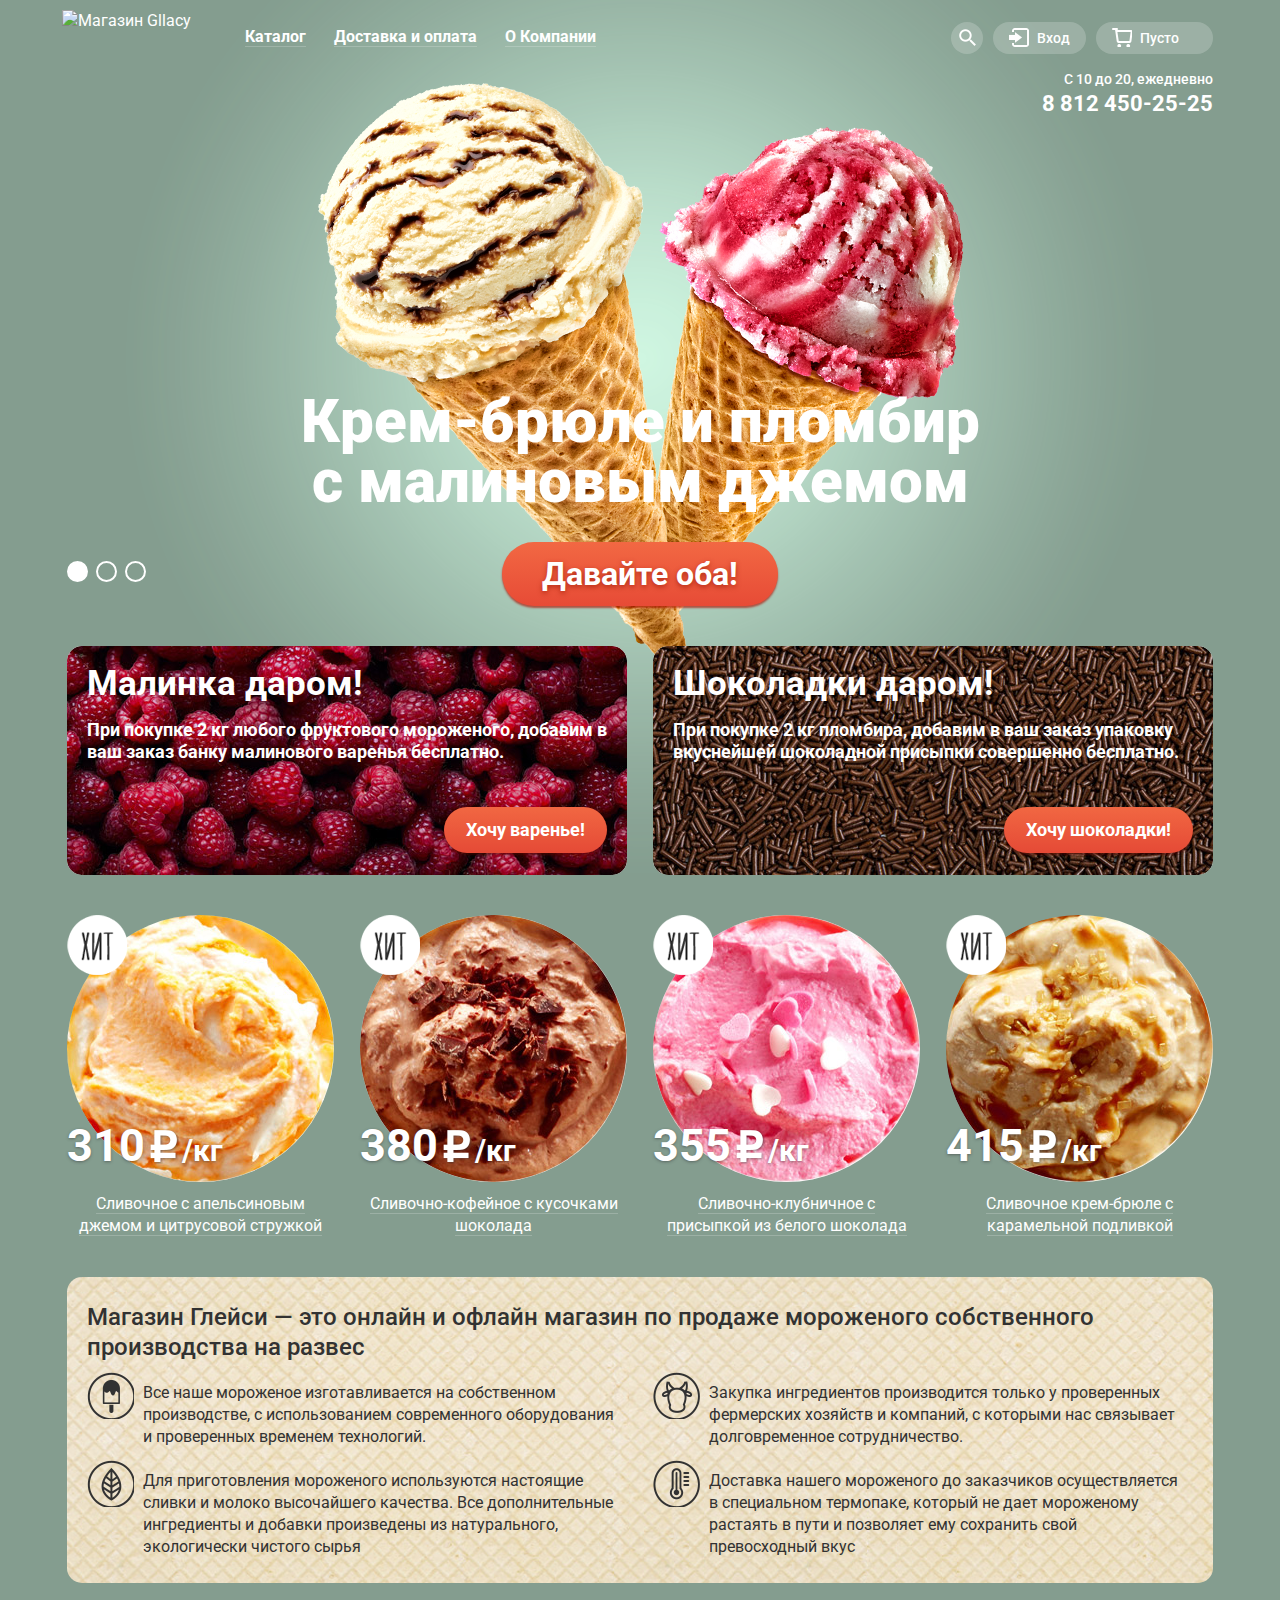
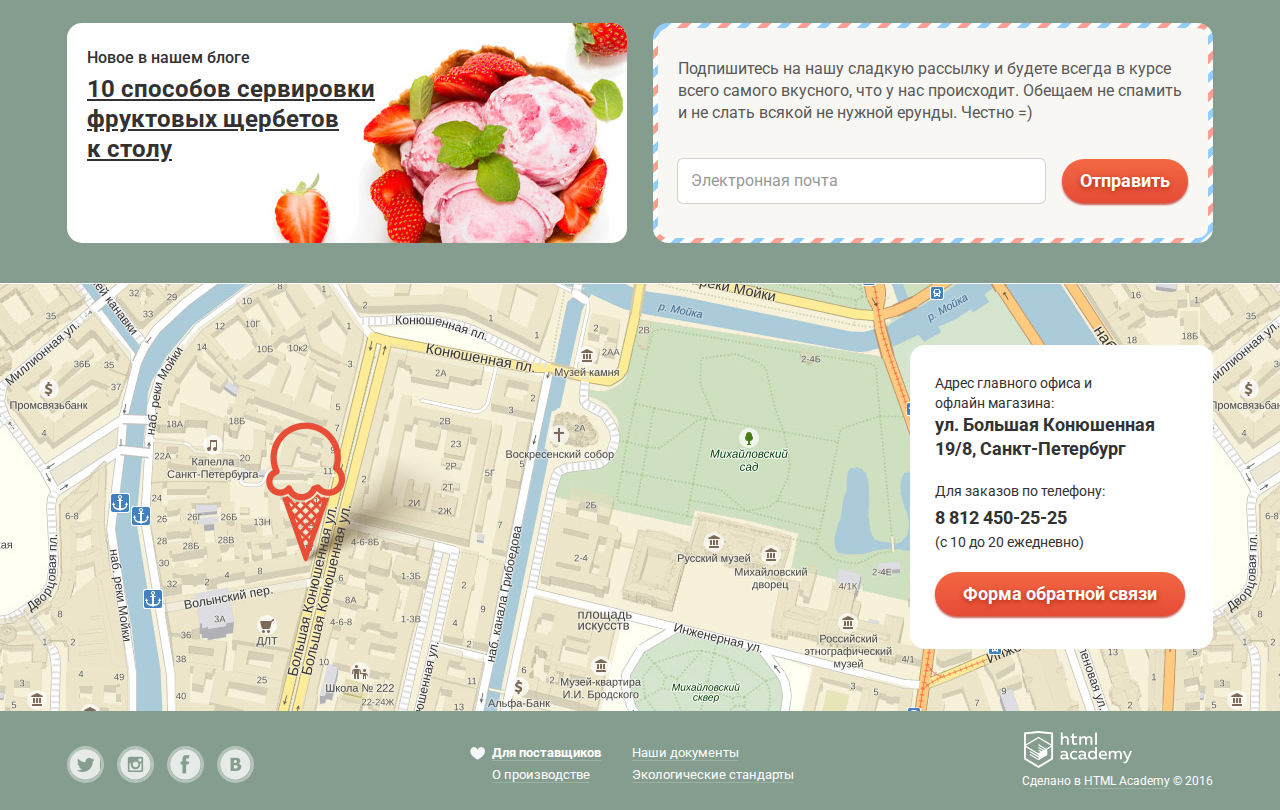
==== commit 041424d0: "убрал лишние элементы" ====
--- a/index.html
+++ b/index.html
@@ -62,7 +62,7 @@
             <div class="user-block-div user-block-account">
               <a class="login decoration" href="#">Вход</a>
               <div class="hidden-form">
-                <form action="/echo" method="post">
+                <form class="clearfix" action="/echo" method="post">
                   <div class="input-container">
                     <input type="text" id="email-1" name="email" required>
                     <label for="email-1">Электронная почта</label>
@@ -140,7 +140,6 @@
           <div class="catalog-item-preview">
             <img src="img/item1.jpg" width="267" height="267" alt="Сливочное с апельсиновым джемом и цитрусовой стружкой">
             <span class="price">310<span class="rouble-icon">рублей</span><span class="kg">/кг</span></span>
-            <span class="hit">Хит</span>
           </div>
           <div class="item-title">
             <a href="#">
@@ -154,7 +153,6 @@
           <div class="catalog-item-preview">
             <img src="img/item2.jpg" width="267" height="267" alt="Сливочно-кофейное с кусочками шоколада">
             <span class="price">380<span class="rouble-icon">рублей</span><span class="kg">/кг</span></span>
-            <span class="hit">Хит</span>
           </div>
           <div class="item-title">
             <a href="#">
@@ -168,7 +166,6 @@
           <div class="catalog-item-preview">
             <img src="img/item3.jpg" width="267" height="267" alt="Сливочно-клубничное с присыпкой из белого шоколада">
             <span class="price">355<span class="rouble-icon">рублей</span><span class="kg">/кг</span></span>
-            <span class="hit">Хит</span>
           </div>
           <div class="item-title">
             <a href="#">
@@ -182,7 +179,6 @@
           <div class="catalog-item-preview">
             <img src="img/item4.jpg" width="267" height="267" alt="Сливочное крем-брюле с карамельной подливкой">
             <span class="price">415<span class="rouble-icon">рублей</span><span class="kg">/кг</span></span>
-            <span class="hit">Хит</span>
           </div>
           <div class="item-title">
             <a href="#">
--- a/css/style.min.css
+++ b/css/style.min.css
@@ -1 +1 @@
-body,input,textarea{font-size:16px;font-family:"Roboto","Arial",sans-serif}a,body{color:#fff}body{min-width:1200px;font-weight:400;background-color:#849d8f;line-height:22px}.inner-page{background-image:url(../img/backlight.png);background-repeat:no-repeat;background-position:top center}a{font-size:16px;line-height:18px;text-decoration:none;border-bottom:1px solid rgba(255,255,255,.2)}a:hover{color:#ffbc9e;border-bottom-color:#ffbc9e}img{max-width:100%;height:auto}input[type=radio]{display:none}input,textarea{width:337px;padding:10px 15px;line-height:24px;font-weight:700;color:#323232;background-color:#fff;border:0;border-radius:5px;outline:none;box-shadow:0 0 0 1px #d3d3d2}input:hover,textarea:hover{box-shadow:0 0 0 2px #c7c6c5}input:focus,textarea:focus{box-shadow:0 0 0 2px #8fbdec}input[type=password]+label,input[type=search]+label,input[type=text]+label,textarea+label{position:absolute;left:13px;top:10px;font-size:16px;line-height:24px;font-weight:400;color:#999;pointer-events:none}input[type=password]:focus+label,input[type=password]:valid+label,input[type=search]:focus+label,input[type=search]:valid+label,input[type=text]:focus+label,input[type=text]:valid+label,textarea:focus+label,textarea:valid+label{top:-16px;font-size:11px;line-height:13px;font-weight:400;pointer-events:auto}input[type=password]:focus+label,input[type=search]:focus+label,input[type=text]:focus+label,textarea:focus+label{color:#5b9ddf}.input-container{position:relative}.site-wrapper{min-width:1200px;background-repeat:no-repeat;background-position:top center;-webkit-transition:background-image .5s ease,background-color .5s ease;transition:background-image .5s ease,background-color .5s ease}.site-wrapper::after,.site-wrapper::before{content:"";visibility:hidden;background-image:url(slide-1.png)}.site-wrapper::after{background-image:url(slide-2.png)}.container{width:1146px;margin:0 auto;padding:0 27px}.clearfix::after{content:"";display:table;clear:both}.main-header{padding-top:10px}.index-logo,.inner-logo{float:left;width:153px;height:63px;margin-left:-5px;margin-right:16px;border:none}.index-logo img,.inner-logo img{width:153px;height:63px}.main-navigation{float:left;width:800px}.main-menu{margin:10px 0 0;padding:0;list-style:none;font-size:0}.main-menu-item{position:relative;display:inline-block;font-weight:700;font-size:16px;line-height:18px;vertical-align:top}.main-menu-item>a{display:block;padding:8px 14px;border:none;border-radius:20px}.main-menu-item:not(.main-menu-active)>a::after{content:"";position:absolute;right:14px;bottom:7px;left:14px;height:1px;background-color:rgba(255,255,255,.2)}.main-menu-item:hover>a{color:#333;background-color:#f7f6f3}.main-menu-item:active>a{color:#333;box-shadow:inset 0 2px 1px #696969;background-color:#ededed}.main-menu-active>a{background-color:#d07058}.sub-menu-container{display:none;padding-top:5px}.main-menu-item:hover .sub-menu-container{display:block}.sub-menu{position:absolute;top:100%;z-index:2;left:-7px;width:143px;margin:0;padding:0;list-style:none;background:#f8f7f4;border-radius:5px;box-shadow:0 20px 20px rgba(0,0,0,.4)}.sub-menu-item a{display:block;margin-top:4px;margin-bottom:4px;padding:6px 20px;font-weight:400;font-size:14px;line-height:16px;color:#323232;text-decoration:none;border:0}.sub-menu-new{position:relative}.sub-menu-new a{font-weight:700;margin-bottom:10px}.sub-menu-new::after{content:"";position:absolute;left:6px;bottom:-6px;right:6px;height:1px;background-color:#d1d0ce}.sub-menu-item:hover a{background-color:#fbded8}.sub-menu-active a{color:#fff;background-color:#d07058}.sub-menu-item:active a{background-color:#f6b5a5}.sub-menu-active:hover a{background:#d07058}.header-info{display:inline-block;float:right;max-width:300px;padding-top:20px;font-size:14px;line-height:16px;font-weight:500;vertical-align:top}.user-block{margin-bottom:20px;font-size:0}.decoration{padding:8px 16px;font-weight:500;background-color:rgba(255,255,255,.2);border-radius:20px;border:none}.user-block .decoration{font-size:14px;line-height:16px;font-weight:500}.select-filter select:hover,.user-block .decoration:hover{color:#323232;background-color:#fff}.user-block>div{position:relative;display:inline-block;margin-right:10px;font-size:0;vertical-align:top}.user-block>div:last-child{margin-right:0}.user-block .search{padding:16px;font-size:0}.user-block .cart::before,.user-block .login::before,.user-block .search::before{content:"";position:absolute;top:-1px;left:8px;width:20px;height:19px;background:url(../img/sprite.png) no-repeat;background-position:-5px -443px}.user-block .login{padding-left:44px}.user-block .cart::before,.user-block .login::before{top:-2px;left:16px;background-position:-5px -385px}.user-block .cart{padding-left:44px;padding-right:34px}.user-block .cart::before{background-position:-5px -213px}.user-block .cart:hover::before,.user-block .login:hover::before,.user-block .search:hover::before{content:"";position:absolute;top:0;left:9px;width:20px;height:19px;background:url(../img/sprite.png) no-repeat;background-position:-5px -470px}.user-block .cart:hover::before,.user-block .login:hover::before{top:-2px;left:16px;background-position:-5px -414px}.user-block .cart:hover::before{background-position:-5px -273px}.hidden-form{position:absolute;right:0;top:100%;z-index:2;display:none;padding-top:8px}.hidden-form input+label{font-size:14px;line-height:24px;font-weight:400}.user-block-find{font-size:14px}.user-block-find .hidden-form{padding-top:12px}.user-block-account form,.user-block-find form{padding:20px 15px;background:#f8f7f4;border-radius:5px;box-shadow:0 20px 20px rgba(0,0,0,.4)}.user-block-find input{width:311px;padding:10px 15px}.user-block-account form{padding:20px 17px 22px 20px}.user-block-account input{width:210px;margin-bottom:20px;margin-right:0}.enter-block .btn{float:left;margin-right:18px;padding:10px 25px;font-size:18px;line-height:24px;font-weight:700}.enter-block a{display:inline-block;margin-right:0;margin-top:4px;margin-bottom:4px;font-size:13px;font-weight:400;line-height:13px;color:#323232;vertical-align:top;border-bottom:1px solid #adacaa}.enter-block a:hover,.index-content-left a:hover{color:#ffbc9e;border-bottom-color:#ffbc9e}.user-block-div:hover .hidden-form{display:block}.header-contact{text-align:right}.header-contact p{margin-bottom:5px}.header-contact .tel{margin:0;font-size:22px;font-weight:700;line-height:24px}.slider{position:relative;margin-bottom:40px;padding-top:276px;text-align:center}.slide{display:none}.slide-title{width:700px;margin:0 auto 30px;font-size:60px;line-height:60px;font-weight:900}.btn,.btn:hover{text-decoration:none;color:#fff;border:none}.btn{display:inline-block;padding:10px 20px;font-weight:700;vertical-align:top;text-shadow:0 2px 5px rgba(160,32,11,.76);box-shadow:0 2px 2px rgba(172,16,0,.64);background:#f26843;border-radius:25px;outline:none;cursor:pointer;background-image:-webkit-linear-gradient(top,#f26843 0%,#e74b36 100%);background-image:linear-gradient(to bottom,#f26843 0%,#e74b36 100%)}.btn:hover{background:#f58669;background-image:-webkit-linear-gradient(top,#f58669 0%,#ec6f5e 100%);background-image:linear-gradient(to bottom,#f58669 0%,#ec6f5e 100%);box-shadow:0 2px 2px #ac1000}.btn:active{background-image:-webkit-linear-gradient(top,#d84732 0%,#e1613e 100%);background-image:linear-gradient(to bottom,#d84732 0%,#e1613e 100%);box-shadow:inset 0 2px 2px #942718}.slider .btn{padding:10px 40px;max-width:280px;font-size:32px;line-height:44px;border-radius:100px}.slider-controls{position:absolute;bottom:23px;left:0;z-index:20;font-size:0}.slider-controls label{display:inline-block;height:17px;width:17px;margin-right:8px;vertical-align:top;border:2px solid #fff;border-radius:50%;background-color:transparent;cursor:pointer}#btn-1:checked~.site-wrapper #slide1,#btn-2:checked~.site-wrapper #slide2,#btn-3:checked~.site-wrapper #slide3{display:block}#btn-1:checked~.site-wrapper{background-color:#849d8f;background-image:url(../img/ice-cream1.png)}#btn-2:checked~.site-wrapper{background-color:#8996a6;background-image:url(../img/ice-cream2.png)}#btn-3:checked~.site-wrapper{background-color:#9d8b84;background-image:url(../img/ice-cream3.png)}#btn-1:checked~.site-wrapper label[for=btn-1],#btn-2:checked~.site-wrapper label[for=btn-2],#btn-3:checked~.site-wrapper label[for=btn-3]{background-color:#fff}.banners{margin-bottom:40px}.banner-title{margin:0 0 15px;font-size:35px;line-height:41px;font-weight:700}.banner-left,.banner-right{width:520px;padding:17px 20px 22px;border-radius:15px;overflow:hidden}.banner-left{background:#9c1a36 url(../img/raspberries.png) no-repeat;float:left}.banner-right{float:right;background:#4e3225 url(../img/chocolate.png) no-repeat}.banners p{min-height:88px;margin:0;font-size:18px;line-height:22px;font-weight:700}.banners .btn{float:right;padding:11px 22px;font-size:18px;line-height:24px;text-shadow:none;background:#f16742;background-image:-webkit-linear-gradient(top,#f16742 0%,#e54a36 100%);background-image:linear-gradient(to bottom,#f16742 0%,#e54a36 100%);border-radius:25px;box-shadow:0 2px 2px rgba(85,8,0,.54)}.banners .btn:hover{background:#f58669;background-image:-webkit-linear-gradient(top,#f58669 0%,#ec6f5e 100%);background-image:linear-gradient(to bottom,#f58669 0%,#ec6f5e 100%);box-shadow:0 1px 2px #ac1000}.banners .btn:active{background-image:-webkit-linear-gradient(top,#d84732 0%,#e1613e 100%);background-image:linear-gradient(to bottom,#d84732 0%,#e1613e 100%);box-shadow:inset 0 2px 2px #942718}.catalog-items{font-size:0}.catalog-item{position:relative;display:inline-block;z-index:3;width:267px;margin-right:26px;margin-bottom:-15px;text-align:center;vertical-align:top}.catalog-item-overlay{position:absolute;left:-7px;top:-5px;z-index:2;display:none;width:105%;min-height:106%;background:rgba(255,255,255,.2);border-radius:5px;box-shadow:0 20px 20px rgba(0,0,0,.4)}.catalog-item:nth-child(4n){margin-right:0}.catalog-item:hover{z-index:10}.catalog-item:hover .catalog-item-overlay{display:block}.catalog-item-preview{position:relative;z-index:3;margin-bottom:0}.catalog-item img{width:267px;height:267px;border-radius:50%;overflow:hidden}.catalog-item-preview .hit{position:absolute;top:0;left:0;display:block;width:60px;height:60px;text-indent:-1000px;background:url(../img/sprite.png) no-repeat;background-position:-5px -85px;overflow:hidden}.catalog-item-preview .price{position:absolute;left:0;bottom:20px;font-size:45px;line-height:45px;font-weight:700;text-shadow:0 1px 3px rgba(49,50,53,.5)}.catalog-item-preview .rouble-icon{display:inline-block;width:30px;height:35px;margin-top:6px;margin-left:4px;margin-right:3px;font-size:0;vertical-align:top;background:url(../img/sprite.png) no-repeat 50% 50%;background-position:-5px -636px}.catalog-item-preview .kg{font-size:30px;line-height:45px;font-weight:700}.item-title{position:relative;z-index:3;min-height:44px;margin:0;padding:0 6px}.item-title,.item-title a{font-size:16px;line-height:22px;font-weight:400}.catalog-item .btn{position:relative;z-index:3;margin-top:11px;padding:10px 13px;font-weight:700;font-size:18px;line-height:24px;visibility:hidden}.catalog-item:hover .btn{visibility:visible}.features{padding:25px 3px 25px 20px;margin-bottom:40px;background:#ebdec2 url(../img/waffer-pattern-2.jpg);background-size:60%;border-radius:15px}.features-title{margin:0 0 10px;font-size:24px;line-height:30px;font-weight:500;color:#323232}.features-item{position:relative;float:left;max-width:479px;min-height:78px;margin:0 31px 0 0;padding:10px 0 0 56px;font-size:16px;line-height:22px;color:#323232}.features-item:nth-of-type(2n){margin-right:0}.features-item::before{content:"";position:absolute;left:0;top:0;width:47px;height:47px;background:url(../img/sprite.png) no-repeat;background-position:-5px -156px}.features-cow::before{background-position:-5px -5px}.features-leaf::before{background-position:-5px -579px}.features-thermometer::before{background-position:-5px -682px}.index-content{margin-bottom:40px}.index-content-left{float:left;width:520px;padding:24px 20px 79px;background-color:#fff;background-image:url(../img/background-news.jpg);border-radius:15px}.index-content-left .title{margin-bottom:5px;font-weight:500;line-height:22px;color:#323232}.index-content-left a{font-size:24px;line-height:30px;font-weight:700;text-decoration:underline;color:#323232;border:none}.index-content-right{float:right;padding:5px;background-color:#fff;background-image:url(../img/mail-pattern.jpg);border-radius:15px}.index-content-right .subscribe{width:510px;padding:30px 20px 35px;color:#5a5a5a;background-color:#f8f7f4;border-radius:10px}.index-content-right p{min-height:101px;margin:0}.index-content-right form,.search-map{position:relative}.index-content-right input{margin-right:0}.index-content-right label{left:13px;top:10px}.index-content-right .btn{float:right;max-width:132px;padding:10px 18px;font-size:18px;line-height:24px}.search-map{min-height:304px;width:100%;margin:0 auto -2px;padding:62px 0;color:#323232;background-color:#ece5c9;background-image:url(../img/map_v_pin.jpg)}.search-map-contacts{position:relative;right:0;top:0;z-index:10;float:right;width:253px;min-height:242px;padding:28px 25px 33px;background-color:#fff;bottom:63px;border-radius:15px}.search-map-contacts p{margin:0 0 20px;font-size:14px;line-height:20px}.search-map-contacts span{display:block;font-size:18px;line-height:24px;font-weight:700}.search-map-contacts .tel{display:block;margin-top:5px;margin-bottom:2px}.search-map .btn{width:auto;padding:10px 28px;font-size:18px;line-height:24px}.yandex-map{position:absolute;top:0;left:0;height:100%;width:100%}.main-footer{padding:20px 0}.main-footer p{padding:0;margin:0}.footer-social{float:left;width:267px;margin-right:46px;font-size:0}.social-btn{display:inline-block;width:31px;height:31px;margin-right:13px;margin-top:16px;font-size:0;vertical-align:top;background:url(../img/sprite.png) no-repeat;background-position:-6px -497px;border:3px solid rgba(255,255,255,.5);border-radius:50%;opacity:.8}.social-btn:hover{border-color:rgba(255,255,255,.71);opacity:1}.social-btn:active{box-shadow:inset 0 2px 1px #888}.social-btn-in{background-position:-5px -344px}.social-btn-fb{background-position:-5px -303px}.social-btn-vk{background-position:-5px -538px}.footer-info{display:inline-block;margin-top:11px;margin-left:90px;vertical-align:top}.footer-info a{font-size:13px;line-height:18px;white-space:nowrap}.left-column{float:left;max-width:135px;padding-left:22px}.right-column{float:right;max-width:165px;margin-left:5px}.for-providers{font-weight:700;position:relative}.for-providers::before{content:"";position:absolute;left:-22px;top:2px;width:15px;height:13px;background:url(../img/sprite.png) no-repeat;background-position:-5px -62px}.footer-copyright{float:right;max-width:264px;padding:0;margin:0}.copyright-logo{margin-left:2px;margin-bottom:-2px;border:0}.copyright-logo,.copyright-logo img{width:108px;height:39px}.footer-copyright a,.footer-copyright p{margin-top:-3px;font-size:12px;line-height:18px}@-webkit-keyframes bounce{0%{-webkit-transform:translateY(-2000px);transform:translateY(-2000px)}70%{-webkit-transform:translateY(30px);transform:translateY(30px)}90%{-webkit-transform:translateY(-10px);transform:translateY(-10px)}to{-webkit-transform:translateY(0);transform:translateY(0)}}@keyframes bounce{0%{-webkit-transform:translateY(-2000px);transform:translateY(-2000px)}70%{-webkit-transform:translateY(30px);transform:translateY(30px)}90%{-webkit-transform:translateY(-10px);transform:translateY(-10px)}to{-webkit-transform:translateY(0);transform:translateY(0)}}@-webkit-keyframes shake{0%,to{-webkit-transform:translateX(0);transform:translateX(0)}10%,30%,50%,70%,90%{-webkit-transform:translateX(-10px);transform:translateX(-10px)}20%,40%,60%,80%{-webkit-transform:translateX(10px);transform:translateX(10px)}}@keyframes shake{0%,to{-webkit-transform:translateX(0);transform:translateX(0)}10%,30%,50%,70%,90%{-webkit-transform:translateX(-10px);transform:translateX(-10px)}20%,40%,60%,80%{-webkit-transform:translateX(10px);transform:translateX(10px)}}.modal-content{position:fixed;z-index:40;top:120px;left:50%;display:none;width:430px;margin-left:-239px;padding:16px 24px 25px;color:#323232;background-color:#f8f7f4;border-radius:10px}.modal-content-show{display:block;-webkit-animation:bounce .6s;animation:bounce .6s}.modal-error{-webkit-animation:shake .6s;animation:shake .6s}.modal-content-close{position:absolute;top:15px;right:15px;width:17px;height:17px;font-size:0;background-color:transparent;cursor:pointer;border:0;outline:0}.modal-content-close::after,.modal-content-close::before{content:"";position:absolute;top:7px;left:-2px;width:23px;height:2px;background:#060606}.modal-content-close::before{-webkit-transform:rotate(45deg);transform:rotate(45deg)}.modal-content-close::after{-webkit-transform:rotate(-45deg);transform:rotate(-45deg)}.modal-content-title{margin:0 0 23px;font-size:24px;font-weight:500;line-height:28px}.modal-content input{width:240px;margin-bottom:20px;padding:9px 14px}.modal-content textarea{width:396px;height:134px;margin-bottom:20px;resize:none}.modal-content button[type=submit]{float:right;padding-right:24px;padding-left:24px;font-size:18px;line-height:24px}.modal-overlay{position:fixed;top:0;left:0;z-index:30;display:none;width:100%;height:100%;background:rgba(0,0,0,.2)}.modal-overlay-show{display:block}.user-block-buy .full-cart{padding-right:16px;color:#323232;background:#fff}.user-block-buy .full-cart::before,.user-block-buy .full-cart:hover::before{content:"";position:absolute;top:-2px;left:16px;width:20px;height:19px;background:url(../img/sprite.png) no-repeat;background-position:-5px -243px}.shopping-list{padding:20px 16px;font-size:13px;line-height:16px;vertical-align:top;color:#323232;background:#f8f7f4;box-shadow:0 20px 20px rgba(0,0,0,.4);border-radius:5px;border-collapse:collapse}.shopping-list table{width:508px;border-bottom:1px solid #cacac7}.shopping-list tr{height:51px}.shopping-list td{padding-right:3px;padding-top:5px;vertical-align:top}.shopping-list td:first-child{padding-right:6px}.shopping-list td:nth-child(2){padding-top:0;padding-bottom:10px}.shopping-list td:nth-child(3){width:225px;padding-right:20px}.shopping-list .value{color:#999}.shopping-list img{border-radius:50%}.delete-item{position:relative;width:10px;height:10px;font-size:0;background:0 0;border:0;outline:0;cursor:pointer}.delete-item::after,.delete-item::before{content:"";position:absolute;top:5px;right:-1px;z-index:1;width:14px;height:1px;background:#515050}.delete-item::before{-webkit-transform:rotate(45deg);transform:rotate(45deg)}.delete-item::after{-webkit-transform:rotate(-45deg);transform:rotate(-45deg)}.shopping-list .sum{text-align:right}.shopping-list .btn{padding-left:13px;padding-right:15px;font-size:18px;line-height:24px;font-weight:700}.page-title,.shopping-list p{font-size:15px;line-height:18px;font-weight:700}.footer-info .shopping-list{position:absolute;display:none}.breadcrumbs{margin:-22px 0 0;padding:0;list-style:none}.breadcrumbs li{position:relative;display:inline;margin-right:18px}.breadcrumbs li::after{content:"»";position:absolute;top:0;right:-10px}.breadcrumbs a,.breadcrumbs li{font-size:14px;line-height:16px}.breadcrumbs .current::after{display:none}.page-title{margin:0 0 28px;font-size:35px;line-height:41px}.filters{margin-bottom:26px;font-size:0}.filters fieldset{margin:0 15px 0 0;padding-left:0;padding-right:0;padding-bottom:15px}.filters button,.filters fieldset{display:inline-block;font-size:16px;vertical-align:top;border:0}.filters button,.filters select{color:#fff;outline:none}.filters legend{margin-left:16px;font-size:14px;line-height:15px;font-weight:500}.filters span{box-shadow:0 0 0 1px #fff}.filter-label:hover span,.range-controls .toggle:hover{box-shadow:0 0 0 2px #fff}.filters input:disabled+.filter-label{opacity:.4;pointer-events:none}.select-filter select{padding-left:11px;padding-right:15px}.range-filter{width:218px}.range-filter input{width:25px;padding:0;margin-left:4px;margin-right:3px;font-size:14px;line-height:15px;font-weight:500;color:#fff;background:0 0;border-radius:0;box-shadow:none}.range-filter input:hover{box-shadow:none}.range-filter input:focus{box-shadow:none}.range-controls{position:relative;padding:16px 14px 16px 16px}.range-controls .scale{height:4px;background:rgba(255,255,255,.5)}.range-controls .bar{width:70%;height:4px;background:#fff}.range-controls .toggle{position:absolute;top:8px;left:0;width:20px;height:20px;background:#fff;border-radius:50%;cursor:pointer}.range-controls .min-toggle{left:37px}.range-controls .max-toggle{left:133px}.checkbox-filter input[type=checkbox],.radio-filter input[type=radio]{display:none}.filter-greasiness{position:relative;margin-right:17px;padding-left:30px;cursor:pointer}.filter-filler:last-child,.filter-greasiness:last-child{margin-right:0}.radio-filter input[type=radio]+.filter-greasiness .radio-indicator{position:absolute;top:1px;left:0;width:18px;height:18px;border-radius:50%;background:0 0}.radio-filter input[type=radio]:checked+.filter-greasiness .radio-indicator::before{content:"";position:absolute;top:3px;left:3px;width:12px;height:12px;border-radius:50%;background:#fff}.filter-filler{position:relative;margin-right:20px;padding-left:30px;cursor:pointer}.checkbox-filter input[type=checkbox]+.filter-filler .check-indicator{position:absolute;top:1px;left:0;width:18px;height:18px;border-radius:3px;background:0 0}.checkbox-filter input[type=checkbox]:checked+.filter-filler .check-indicator::before{content:"";position:absolute;top:3px;left:3px;width:9px;height:4px;background:0 0;border:3px solid #fff;border-top:0;border-right:0;-webkit-transform:rotate(-45deg);transform:rotate(-45deg)}.filters button{box-shadow:inset 0 0 0 2px #fff;padding:8px 29px;margin:20px 15px 0 0}.filters button:hover{color:#323232;background:#fff;cursor:pointer}.filters button:active{background:#eaeaea;box-shadow:inset 0 2px 1px #696969;border:0}.catalog-items-container{padding:0;margin:0 0 42px}.paginator{text-align:right;margin-bottom:30px}.paginator a{display:inline-block;padding:4px 9px;margin:0 2px 0 0;text-align:center;vertical-align:top;border-radius:50%;border:0}.paginator a:hover{color:#fff;background:rgba(255,255,255,.2)}.paginator .next,.paginator .prev{width:8px;height:8px;margin-top:8px;padding:0;font-size:0;background:0 0;border:2px solid #fff;border-top:0;border-right:0;border-radius:0}.paginator .next{margin-right:0;margin-left:10px;-webkit-transform:rotate(-135deg);transform:rotate(-135deg)}.paginator .prev{margin-right:10px;-webkit-transform:rotate(45deg);transform:rotate(45deg)}.paginator .next:hover,.paginator .prev:hover{background:0 0}.paginator .active{color:#323232;background-color:#fff}.paginator .active:hover{color:#323232;background:#fff}.paginator .disabled{opacity:.2}.paginator .disabled:hover{cursor:default}.main-footer{border-top:1px solid rgba(255,255,255,.3)}
+body,input,textarea{font-size:16px;font-family:"Roboto","Arial",sans-serif}a,body{color:#fff}body{min-width:1200px;font-weight:400;background-color:#849d8f;line-height:22px}.inner-page{background-image:url(../img/backlight.png);background-repeat:no-repeat;background-position:top center}a{font-size:16px;line-height:18px;text-decoration:none;border-bottom:1px solid rgba(255,255,255,.2)}a:hover{color:#ffbc9e;border-bottom-color:#ffbc9e}img{max-width:100%;height:auto}input[type=radio]{display:none}input,textarea{width:337px;padding:10px 15px;line-height:24px;font-weight:700;color:#323232;background-color:#fff;border:0;border-radius:5px;outline:none;box-shadow:0 0 0 1px #d3d3d2}input:hover,textarea:hover{box-shadow:0 0 0 2px #c7c6c5}input:focus,textarea:focus{box-shadow:0 0 0 2px #8fbdec}input[type=password]+label,input[type=search]+label,input[type=text]+label,textarea+label{position:absolute;left:13px;top:10px;font-size:16px;line-height:24px;font-weight:400;color:#999;pointer-events:none}input[type=password]:focus+label,input[type=password]:valid+label,input[type=search]:focus+label,input[type=search]:valid+label,input[type=text]:focus+label,input[type=text]:valid+label,textarea:focus+label,textarea:valid+label{top:-16px;font-size:11px;line-height:13px;font-weight:400;pointer-events:auto}input[type=password]:focus+label,input[type=search]:focus+label,input[type=text]:focus+label,textarea:focus+label{color:#5b9ddf}.input-container{position:relative}.site-wrapper{min-width:1200px;background-repeat:no-repeat;background-position:top center;-webkit-transition:background-image .5s ease,background-color .5s ease;transition:background-image .5s ease,background-color .5s ease}.site-wrapper::after,.site-wrapper::before{content:"";visibility:hidden;background-image:url(slide-1.png)}.site-wrapper::after{background-image:url(slide-2.png)}.container{width:1146px;margin:0 auto;padding:0 27px}.clearfix::after{content:"";display:table;clear:both}.main-header{padding-top:10px}.index-logo,.inner-logo{float:left;width:153px;height:63px;margin-left:-5px;margin-right:16px;border:none}.index-logo img,.inner-logo img{width:153px;height:63px}.main-navigation{float:left;width:800px}.main-menu{margin:10px 0 0;padding:0;list-style:none;font-size:0}.main-menu-item{position:relative;display:inline-block;font-weight:700;font-size:16px;line-height:18px;vertical-align:top}.main-menu-item>a{display:block;padding:8px 14px;border:none;border-radius:20px}.main-menu-item:not(.main-menu-active)>a::after{content:"";position:absolute;right:14px;bottom:7px;left:14px;height:1px;background-color:rgba(255,255,255,.2)}.main-menu-item:hover>a{color:#333;background-color:#f7f6f3}.main-menu-item:active>a{color:#333;box-shadow:inset 0 2px 1px #696969;background-color:#ededed}.main-menu-active>a{background-color:#d07058}.sub-menu-container{display:none;padding-top:5px}.main-menu-item:hover .sub-menu-container{display:block}.sub-menu{position:absolute;top:100%;z-index:30;left:-7px;width:143px;margin:0;padding:0;list-style:none;background:#f8f7f4;border-radius:5px;box-shadow:0 20px 20px rgba(0,0,0,.4)}.sub-menu-item a{display:block;margin-top:4px;margin-bottom:4px;padding:6px 20px;font-weight:400;font-size:14px;line-height:16px;color:#323232;text-decoration:none;border:0}.sub-menu-new{position:relative}.sub-menu-new a{font-weight:700;margin-bottom:10px}.sub-menu-new::after{content:"";position:absolute;left:6px;bottom:-6px;right:6px;height:1px;background-color:#d1d0ce}.sub-menu-item:hover a{background-color:#fbded8}.sub-menu-active a{color:#fff;background-color:#d07058}.sub-menu-item:active a{background-color:#f6b5a5}.sub-menu-active:hover a{background:#d07058}.header-info{display:inline-block;float:right;max-width:300px;padding-top:20px;font-size:14px;line-height:16px;font-weight:500;vertical-align:top}.user-block{margin-bottom:20px;font-size:0}.decoration{padding:8px 16px;font-weight:500;background-color:rgba(255,255,255,.2);border-radius:20px;border:none}.user-block .decoration{font-size:14px;line-height:16px;font-weight:500}.select-filter select:hover,.user-block .decoration:hover{color:#323232;background-color:#fff}.user-block>div{position:relative;display:inline-block;margin-right:10px;font-size:0;vertical-align:top}.user-block>div:last-child{margin-right:0}.user-block .search{padding:16px;font-size:0}.user-block .cart::before,.user-block .login::before,.user-block .search::before{content:"";position:absolute;top:-1px;left:8px;width:20px;height:19px;background:url(../img/sprite.png) no-repeat;background-position:-5px -443px}.user-block .login{padding-left:44px}.user-block .cart::before,.user-block .login::before{top:-2px;left:16px;background-position:-5px -385px}.user-block .cart{padding-left:44px;padding-right:34px}.user-block .cart::before{background-position:-5px -213px}.user-block .cart:hover::before,.user-block .login:hover::before,.user-block .search:hover::before{content:"";position:absolute;top:0;left:9px;width:20px;height:19px;background:url(../img/sprite.png) no-repeat;background-position:-5px -470px}.user-block .cart:hover::before,.user-block .login:hover::before{top:-2px;left:16px;background-position:-5px -414px}.user-block .cart:hover::before{background-position:-5px -273px}.hidden-form{position:absolute;right:0;top:100%;z-index:30;display:none;padding-top:8px}.hidden-form input+label{font-size:14px;line-height:24px;font-weight:400}.user-block-find{font-size:14px}.user-block-find .hidden-form{padding-top:12px}.user-block-account form,.user-block-find form{padding:20px 15px;background:#f8f7f4;border-radius:5px;box-shadow:0 20px 20px rgba(0,0,0,.4)}.user-block-find input{width:311px;padding:10px 15px}.user-block-account form{padding:20px 17px 22px 20px}.user-block-account input{width:210px;margin-bottom:20px;margin-right:0}.enter-block .btn{float:left;width:102px;margin-right:18px;padding:10px 25px;font-size:18px;line-height:24px;font-weight:700}.enter-block a{display:inline-block;margin-right:0;margin-top:4px;margin-bottom:4px;font-size:13px;font-weight:400;line-height:13px;color:#323232;vertical-align:top;border-bottom:1px solid #adacaa}.enter-block a:hover,.index-content-left a:hover{color:#ffbc9e;border-bottom-color:#ffbc9e}.user-block-div:hover .hidden-form{display:block}.header-contact{text-align:right}.header-contact p{margin-bottom:5px}.header-contact .tel{margin:0;font-size:22px;font-weight:700;line-height:24px}.slider{position:relative;margin-bottom:40px;padding-top:276px;text-align:center}.slide{display:none}.slide-title{width:700px;margin:0 auto 30px;font-size:60px;line-height:60px;font-weight:900}.btn,.btn:hover{text-decoration:none;color:#fff;border:none}.btn{display:inline-block;padding:10px 20px;font-weight:700;vertical-align:top;text-shadow:0 2px 5px rgba(160,32,11,.76);box-shadow:0 2px 2px rgba(172,16,0,.64);background:#f26843;border-radius:25px;outline:none;cursor:pointer;background-image:-webkit-linear-gradient(top,#f26843 0%,#e74b36 100%);background-image:linear-gradient(to bottom,#f26843 0%,#e74b36 100%)}.btn:hover{background:#f58669;background-image:-webkit-linear-gradient(top,#f58669 0%,#ec6f5e 100%);background-image:linear-gradient(to bottom,#f58669 0%,#ec6f5e 100%);box-shadow:0 2px 2px #ac1000}.btn:active{background-image:-webkit-linear-gradient(top,#d84732 0%,#e1613e 100%);background-image:linear-gradient(to bottom,#d84732 0%,#e1613e 100%);box-shadow:inset 0 2px 2px #942718}.slider .btn{padding:10px 40px;max-width:280px;font-size:32px;line-height:44px;border-radius:100px}.slider-controls{position:absolute;bottom:23px;left:0;z-index:20;font-size:0}.slider-controls label{display:inline-block;height:17px;width:17px;margin-right:8px;vertical-align:top;border:2px solid #fff;border-radius:50%;background-color:transparent;cursor:pointer}#btn-1:checked~.site-wrapper #slide1,#btn-2:checked~.site-wrapper #slide2,#btn-3:checked~.site-wrapper #slide3{display:block}#btn-1:checked~.site-wrapper{background-color:#849d8f;background-image:url(../img/ice-cream1.png)}#btn-2:checked~.site-wrapper{background-color:#8996a6;background-image:url(../img/ice-cream2.png)}#btn-3:checked~.site-wrapper{background-color:#9d8b84;background-image:url(../img/ice-cream3.png)}#btn-1:checked~.site-wrapper label[for=btn-1],#btn-2:checked~.site-wrapper label[for=btn-2],#btn-3:checked~.site-wrapper label[for=btn-3]{background-color:#fff}.banners{margin-bottom:40px}.banner-title{margin:0 0 15px;font-size:35px;line-height:41px;font-weight:700}.banner-left,.banner-right{width:520px;padding:17px 20px 22px;border-radius:15px;overflow:hidden}.banner-left{background:#9c1a36 url(../img/raspberries.jpg) no-repeat;float:left}.banner-right{float:right;background:#4e3225 url(../img/chocolate.jpg) no-repeat}.banners p{min-height:88px;margin:0;font-size:18px;line-height:22px;font-weight:700}.banners .btn{float:right;padding:11px 22px;font-size:18px;line-height:24px;text-shadow:none;background:#f16742;background-image:-webkit-linear-gradient(top,#f16742 0%,#e54a36 100%);background-image:linear-gradient(to bottom,#f16742 0%,#e54a36 100%);border-radius:25px;box-shadow:0 2px 2px rgba(85,8,0,.54)}.banners .btn:hover{background:#f58669;background-image:-webkit-linear-gradient(top,#f58669 0%,#ec6f5e 100%);background-image:linear-gradient(to bottom,#f58669 0%,#ec6f5e 100%);box-shadow:0 1px 2px #ac1000}.banners .btn:active{background-image:-webkit-linear-gradient(top,#d84732 0%,#e1613e 100%);background-image:linear-gradient(to bottom,#d84732 0%,#e1613e 100%);box-shadow:inset 0 2px 2px #942718}.catalog-items{font-size:0}.catalog-item{position:relative;display:inline-block;z-index:3;width:267px;margin-right:26px;margin-bottom:-15px;text-align:center;vertical-align:top}.catalog-item-overlay{position:absolute;left:-7px;top:-5px;z-index:2;display:none;width:105%;min-height:106%;background:rgba(255,255,255,.2);border-radius:5px;box-shadow:0 20px 20px rgba(0,0,0,.4)}.catalog-item:nth-child(4n){margin-right:0}.catalog-item:hover{z-index:10}.catalog-item:hover .catalog-item-overlay{display:block}.catalog-item-preview{position:relative;z-index:3;margin-bottom:0}.catalog-item img{width:267px;height:267px;border-radius:50%;overflow:hidden}.catalog-item-preview::before{content:"";position:absolute;top:0;left:0;display:block;width:60px;height:60px;text-indent:-1000px;background:url(../img/sprite.png) no-repeat;background-position:-5px -85px;overflow:hidden}.catalog-item-preview .price{position:absolute;left:0;bottom:20px;font-size:45px;line-height:45px;font-weight:700;text-shadow:0 1px 3px rgba(49,50,53,.5)}.catalog-item-preview .rouble-icon{display:inline-block;width:30px;height:35px;margin-top:6px;margin-left:4px;margin-right:3px;font-size:0;vertical-align:top;background:url(../img/sprite.png) no-repeat 50% 50%;background-position:-5px -636px}.catalog-item-preview .kg{font-size:30px;line-height:45px;font-weight:700}.item-title{position:relative;z-index:3;min-height:44px;margin:0;padding:0 6px}.item-title,.item-title a{font-size:16px;line-height:22px;font-weight:400}.catalog-item .btn{position:relative;z-index:3;margin-top:11px;padding:10px 13px;font-weight:700;font-size:18px;line-height:24px;visibility:hidden}.catalog-item:hover .btn{visibility:visible}.features{padding:25px 3px 25px 20px;margin-bottom:40px;background:#ebdec2 url(../img/waffer-pattern-2.jpg);background-size:60%;border-radius:15px}.features-title{margin:0 0 10px;font-size:24px;line-height:30px;font-weight:500;color:#323232}.features-item{position:relative;float:left;max-width:479px;min-height:78px;margin:0 31px 0 0;padding:10px 0 0 56px;font-size:16px;line-height:22px;color:#323232}.features-item:nth-of-type(2n){margin-right:0}.features-item::before{content:"";position:absolute;left:0;top:0;width:47px;height:47px;background:url(../img/sprite.png) no-repeat;background-position:-5px -156px}.features-cow::before{background-position:-5px -5px}.features-leaf::before{background-position:-5px -579px}.features-thermometer::before{background-position:-5px -682px}.index-content{margin-bottom:40px}.index-content-left{float:left;width:520px;padding:24px 20px 79px;background-color:#fff;background-image:url(../img/background-news.jpg);border-radius:15px}.index-content-left .title{margin-bottom:5px;font-weight:500;line-height:22px;color:#323232}.index-content-left a{font-size:24px;line-height:30px;font-weight:700;text-decoration:underline;color:#323232;border:none}.index-content-right{float:right;padding:5px;background-color:#fff;background-image:url(../img/mail-pattern.jpg);border-radius:15px}.index-content-right .subscribe{width:510px;padding:30px 20px 35px;color:#5a5a5a;background-color:#f8f7f4;border-radius:10px}.index-content-right p{min-height:101px;margin:0}.index-content-right form,.search-map{position:relative}.index-content-right input{margin-right:0}.index-content-right label{left:13px;top:10px}.index-content-right .btn{float:right;max-width:132px;padding:10px 18px;font-size:18px;line-height:24px}.search-map{min-height:304px;width:100%;margin:0 auto -2px;padding:62px 0;color:#323232;background-color:#ece5c9;background-image:url(../img/map_v_pin.jpg)}.search-map-contacts{position:relative;right:0;top:0;z-index:10;float:right;width:253px;min-height:242px;padding:28px 25px 33px;background-color:#fff;bottom:63px;border-radius:15px}.search-map-contacts p{margin:0 0 20px;font-size:14px;line-height:20px}.search-map-contacts span{display:block;font-size:18px;line-height:24px;font-weight:700}.search-map-contacts .tel{display:block;margin-top:5px;margin-bottom:2px}.search-map .btn{width:auto;padding:10px 28px;font-size:18px;line-height:24px}.yandex-map{position:absolute;top:0;left:0;height:100%;width:100%}.main-footer{padding:20px 0}.main-footer p{padding:0;margin:0}.footer-social{float:left;width:267px;margin-right:46px;font-size:0}.social-btn{display:inline-block;width:31px;height:31px;margin-right:13px;margin-top:16px;font-size:0;vertical-align:top;background:url(../img/sprite.png) no-repeat;background-position:-6px -497px;border:3px solid rgba(255,255,255,.5);border-radius:50%;opacity:.8}.social-btn:hover{border-color:rgba(255,255,255,.71);opacity:1}.social-btn:active{box-shadow:inset 0 2px 1px #888}.social-btn-in{background-position:-5px -344px}.social-btn-fb{background-position:-5px -303px}.social-btn-vk{background-position:-5px -538px}.footer-info{display:inline-block;margin-top:11px;margin-left:90px;vertical-align:top}.footer-info a{font-size:13px;line-height:18px;white-space:nowrap}.left-column{float:left;max-width:135px;padding-left:22px}.right-column{float:right;max-width:165px;margin-left:5px}.for-providers{font-weight:700;position:relative}.for-providers::before{content:"";position:absolute;left:-22px;top:2px;width:15px;height:13px;background:url(../img/sprite.png) no-repeat;background-position:-5px -62px}.footer-copyright{float:right;max-width:264px;padding:0;margin:0}.copyright-logo{margin-left:2px;margin-bottom:-2px;border:0}.copyright-logo,.copyright-logo img{width:108px;height:39px}.footer-copyright a,.footer-copyright p{margin-top:-3px;font-size:12px;line-height:18px}@-webkit-keyframes bounce{0%{-webkit-transform:translateY(-2000px);transform:translateY(-2000px)}70%{-webkit-transform:translateY(30px);transform:translateY(30px)}90%{-webkit-transform:translateY(-10px);transform:translateY(-10px)}to{-webkit-transform:translateY(0);transform:translateY(0)}}@keyframes bounce{0%{-webkit-transform:translateY(-2000px);transform:translateY(-2000px)}70%{-webkit-transform:translateY(30px);transform:translateY(30px)}90%{-webkit-transform:translateY(-10px);transform:translateY(-10px)}to{-webkit-transform:translateY(0);transform:translateY(0)}}@-webkit-keyframes shake{0%,to{-webkit-transform:translateX(0);transform:translateX(0)}10%,30%,50%,70%,90%{-webkit-transform:translateX(-10px);transform:translateX(-10px)}20%,40%,60%,80%{-webkit-transform:translateX(10px);transform:translateX(10px)}}@keyframes shake{0%,to{-webkit-transform:translateX(0);transform:translateX(0)}10%,30%,50%,70%,90%{-webkit-transform:translateX(-10px);transform:translateX(-10px)}20%,40%,60%,80%{-webkit-transform:translateX(10px);transform:translateX(10px)}}.modal-content{position:fixed;z-index:50;top:120px;left:50%;display:none;width:430px;margin-left:-239px;padding:16px 24px 25px;color:#323232;background-color:#f8f7f4;border-radius:10px}.modal-content-show{display:block;-webkit-animation:bounce .6s;animation:bounce .6s}.modal-error{-webkit-animation:shake .6s;animation:shake .6s}.modal-content-close{position:absolute;top:15px;right:15px;width:17px;height:17px;font-size:0;background-color:transparent;cursor:pointer;border:0;outline:0}.modal-content-close::after,.modal-content-close::before{content:"";position:absolute;top:7px;left:-2px;width:23px;height:2px;background:#060606}.modal-content-close::before{-webkit-transform:rotate(45deg);transform:rotate(45deg)}.modal-content-close::after{-webkit-transform:rotate(-45deg);transform:rotate(-45deg)}.modal-content-title{margin:0 0 23px;font-size:24px;font-weight:500;line-height:28px}.modal-content input{width:240px;margin-bottom:20px;padding:9px 14px}.modal-content textarea{width:396px;height:134px;margin-bottom:20px;resize:none}.modal-content button[type=submit]{float:right;padding-right:24px;padding-left:24px;font-size:18px;line-height:24px}.modal-overlay{position:fixed;top:0;left:0;z-index:40;display:none;width:100%;height:100%;background:rgba(0,0,0,.2)}.modal-overlay-show{display:block}.user-block-buy .full-cart{padding-right:16px;color:#323232;background:#fff}.user-block-buy .full-cart::before,.user-block-buy .full-cart:hover::before{content:"";position:absolute;top:-2px;left:16px;width:20px;height:19px;background:url(../img/sprite.png) no-repeat;background-position:-5px -243px}.shopping-list{padding:20px 16px;font-size:13px;line-height:16px;vertical-align:top;color:#323232;background:#f8f7f4;box-shadow:0 20px 20px rgba(0,0,0,.4);border-radius:5px;border-collapse:collapse}.shopping-list table{width:508px;border-bottom:1px solid #cacac7}.shopping-list tr{height:51px}.shopping-list td{padding-right:3px;padding-top:5px;vertical-align:top}.shopping-list td:first-child{padding-right:6px}.shopping-list td:nth-child(2){padding-top:0;padding-bottom:10px}.shopping-list td:nth-child(3){width:225px;padding-right:20px}.shopping-list .value{color:#999}.shopping-list img{border-radius:50%}.delete-item{position:relative;width:10px;height:10px;font-size:0;background:0 0;border:0;outline:0;cursor:pointer}.delete-item::after,.delete-item::before{content:"";position:absolute;top:5px;right:-1px;z-index:1;width:14px;height:1px;background:#515050}.delete-item::before{-webkit-transform:rotate(45deg);transform:rotate(45deg)}.delete-item::after{-webkit-transform:rotate(-45deg);transform:rotate(-45deg)}.shopping-list .sum{text-align:right}.shopping-list .btn{padding-left:13px;padding-right:15px;font-size:18px;line-height:24px;font-weight:700}.page-title,.shopping-list p{font-size:15px;line-height:18px;font-weight:700}.footer-info .shopping-list{position:absolute;display:none}.breadcrumbs{margin:-22px 0 0;padding:0;list-style:none}.breadcrumbs li{position:relative;display:inline;margin-right:18px}.breadcrumbs li::after{content:"»";position:absolute;top:0;right:-10px}.breadcrumbs a,.breadcrumbs li{font-size:14px;line-height:16px}.breadcrumbs .current::after{display:none}.page-title{margin:0 0 28px;font-size:35px;line-height:41px}.filters{margin-bottom:26px;font-size:0}.filters fieldset{margin:0 15px 0 0;padding-left:0;padding-right:0;padding-bottom:15px}.filters button,.filters fieldset{display:inline-block;font-size:16px;vertical-align:top;border:0}.filters button,.filters select{color:#fff;outline:none}.filters legend{margin-left:16px;font-size:14px;line-height:15px;font-weight:500}.filter-label::before{content:"";position:absolute;box-shadow:0 0 0 1px #fff}.filter-label:hover::before,.range-controls .toggle:hover{box-shadow:0 0 0 2px #fff}.filters input:disabled+.filter-label{opacity:.4;pointer-events:none}.select-filter select{padding-left:11px;padding-right:15px}.range-filter{width:218px}.range-filter input{width:25px;padding:0;margin-left:4px;margin-right:3px;font-size:14px;line-height:15px;font-weight:500;color:#fff;background:0 0;border-radius:0;box-shadow:none}.range-filter input:hover{box-shadow:none}.range-filter input:focus{box-shadow:none}.range-controls{position:relative;padding:16px 14px 16px 16px}.range-controls .scale{height:4px;background:rgba(255,255,255,.5)}.range-controls .bar{width:70%;height:4px;background:#fff}.range-controls .toggle{position:absolute;top:8px;left:0;width:20px;height:20px;background:#fff;border-radius:50%;cursor:pointer}.range-controls .min-toggle{left:37px}.range-controls .max-toggle{left:133px}.checkbox-filter input[type=checkbox],.radio-filter input[type=radio]{display:none}.filter-greasiness{position:relative;margin-right:17px;padding-left:30px;cursor:pointer}.filter-filler:last-child,.filter-greasiness:last-child{margin-right:0}.radio-filter input[type=radio]+.filter-greasiness::before{position:absolute;top:1px;left:0;width:18px;height:18px;border-radius:50%;background:0 0}.radio-filter input[type=radio]:checked+.filter-greasiness::after{content:"";position:absolute;top:4px;left:3px;width:12px;height:12px;border-radius:50%;background:#fff}.filter-filler{position:relative;margin-right:20px;padding-left:30px;cursor:pointer}.checkbox-filter input[type=checkbox]+.filter-filler::before{position:absolute;top:1px;left:0;width:18px;height:18px;border-radius:3px;background:0 0}.checkbox-filter input[type=checkbox]:checked+.filter-filler::after{content:"";position:absolute;top:5px;left:3px;width:9px;height:4px;background:0 0;border:3px solid #fff;border-top:0;border-right:0;-webkit-transform:rotate(-45deg);transform:rotate(-45deg)}.filters button{box-shadow:inset 0 0 0 2px #fff;padding:8px 29px;margin:20px 15px 0 0}.filters button:hover{color:#323232;background:#fff;cursor:pointer}.filters button:active{background:#eaeaea;box-shadow:inset 0 2px 1px #696969;border:0}.catalog-items-container{padding:0;margin:0 0 42px}.paginator{text-align:right;margin-bottom:30px}.paginator a{display:inline-block;padding:4px 9px;margin:0 2px 0 0;text-align:center;vertical-align:top;border-radius:50%;border:0}.paginator a:hover{color:#fff;background:rgba(255,255,255,.2)}.paginator .next,.paginator .prev{width:8px;height:8px;margin-top:8px;padding:0;font-size:0;background:0 0;border:2px solid #fff;border-top:0;border-right:0;border-radius:0}.paginator .next{margin-right:0;margin-left:10px;-webkit-transform:rotate(-135deg);transform:rotate(-135deg)}.paginator .prev{margin-right:10px;-webkit-transform:rotate(45deg);transform:rotate(45deg)}.paginator .next:hover,.paginator .prev:hover{background:0 0}.paginator .active{color:#323232;background-color:#fff}.paginator .active:hover{color:#323232;background:#fff}.paginator .disabled{opacity:.2}.paginator .disabled:hover{cursor:default}.main-footer{border-top:1px solid rgba(255,255,255,.3)}
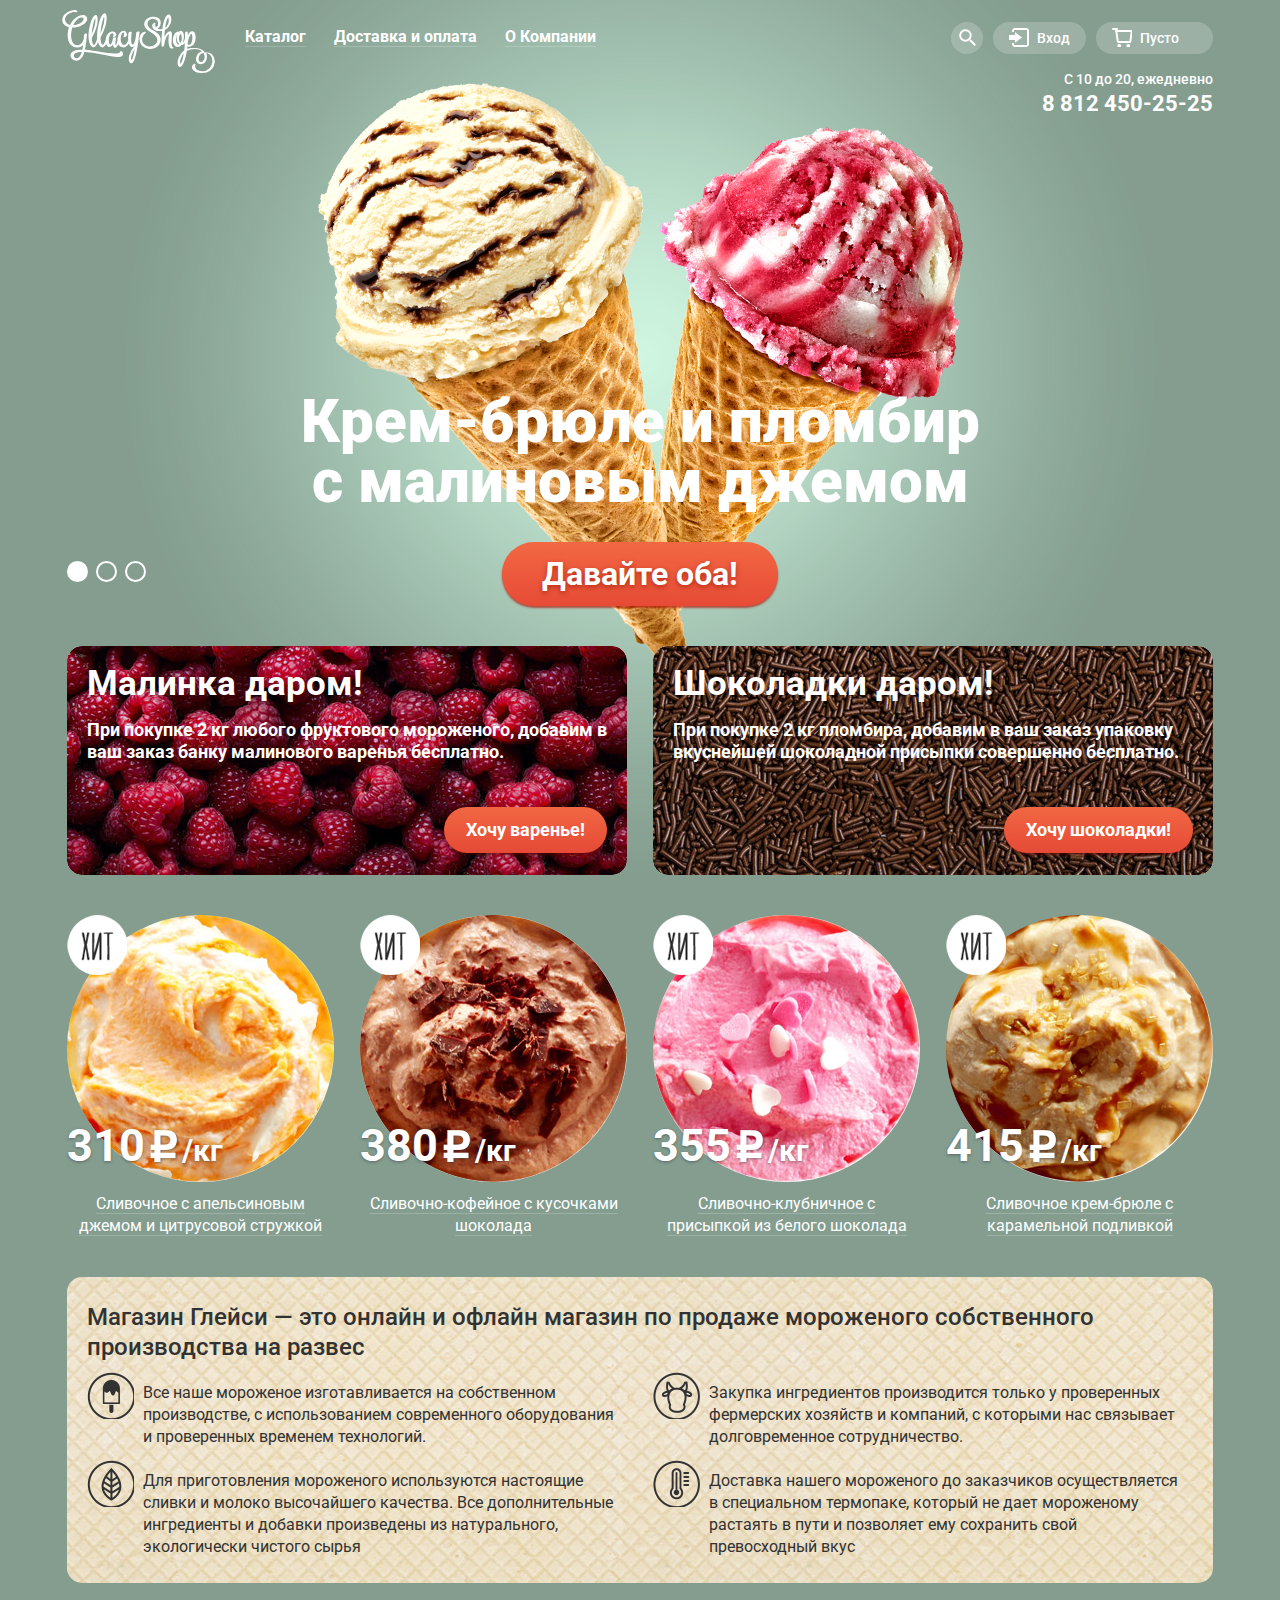
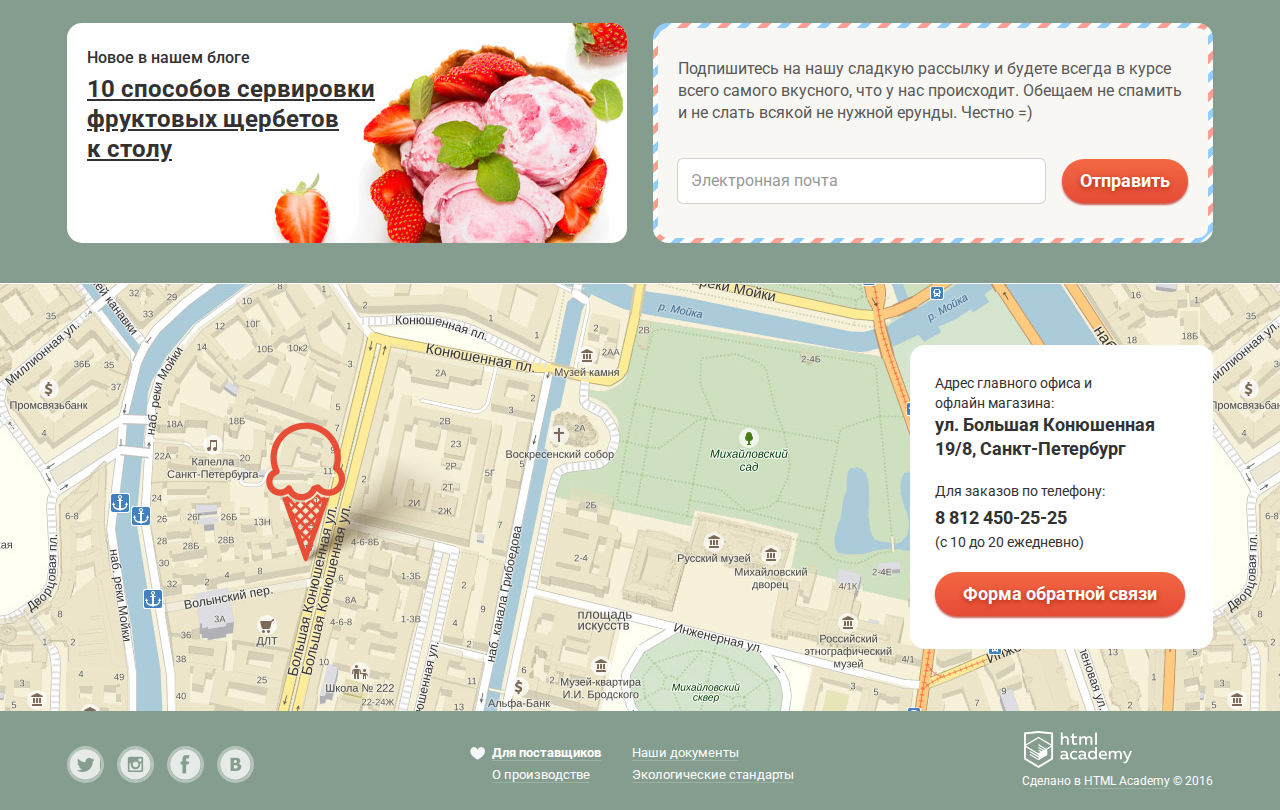
==== commit dd4a80fb: "правка оптимизации картинок слайдера" ====
--- a/index.html
+++ b/index.html
@@ -14,7 +14,7 @@
     <div class="site-wrapper">
       <header class="main-header container clearfix">
         <nav class="main-navigation">
-          <div class="index-logo"><img src="img/logo.svg" width="153" height="63" alt="Магазин Gllacy"></div>
+          <div class="index-logo"><img src="img/Logo.svg" width="153" height="63" alt="Магазин Gllacy"></div>
           <ul class="main-menu">
             <li class="main-menu-item">
               <a href="#">Каталог</a>
@@ -93,106 +93,106 @@
           </div>
         </div>
       </header>
-    <main class="main-content container">
-      <div class="slider">
-        <div class="slide" id="slide1">
-          <div class="slide-title">
-            Крем-брюле и пломбир с малиновым джемом
-          </div>
-          <a class="btn" href="#">Давайте оба!</a>
-        </div>
-        <div class="slide" id="slide2">
-          <div class="slide-title">
-            Шоколадный пломбир и лимонный сорбет
-          </div>
-          <a class="btn" href="#">Давайте оба!</a>
-        </div>
-        <div class="slide" id="slide3">
-          <div class="slide-title">
-            Пломбир с помадкой и клубничный щербет
-          </div>
-          <a class="btn" href="#">Давайте оба!</a>
-        </div>
-        <div class="slider-controls">
-          <label for="btn-1"></label>
-          <label for="btn-2"></label>
-          <label for="btn-3"></label>
-        </div>
-      </div>
-      <section class="banners clearfix">
-        <div class="banner-left">
-          <div class="banner-title">Малинка даром!</div>
-          <p>
-            При покупке 2 кг любого фруктового мороженого, добавим в ваш заказ банку малинового варенья бесплатно.
-          </p>
-          <a class="btn" href="#">Хочу варенье!</a>
-        </div>
-        <div class="banner-right">
-          <div class="banner-title">Шоколадки даром!</div>
-          <p>
-            При покупке 2 кг пломбира, добавим в ваш заказ упаковку вкуснейшей шоколадной присыпки совершенно бесплатно.
-          </p>
-          <a class="btn" href="#">Хочу шоколадки!</a>
-        </div>
-      </section>
-      <section class="catalog-items">
-        <article class="catalog-item hits">
-          <div class="catalog-item-preview">
-            <img src="img/item1.jpg" width="267" height="267" alt="Сливочное с апельсиновым джемом и цитрусовой стружкой">
-            <span class="price">310<span class="rouble-icon">рублей</span><span class="kg">/кг</span></span>
-          </div>
-          <div class="item-title">
-            <a href="#">
-              Сливочное с апельсиновым джемом и цитрусовой стружкой
-            </a>
-          </div>
-          <a class="hidden btn" href="#">Быстрый просмотр</a>
-          <div class="catalog-item-overlay"></div>
-        </article>
-        <article class="catalog-item hits">
-          <div class="catalog-item-preview">
-            <img src="img/item2.jpg" width="267" height="267" alt="Сливочно-кофейное с кусочками шоколада">
-            <span class="price">380<span class="rouble-icon">рублей</span><span class="kg">/кг</span></span>
-          </div>
-          <div class="item-title">
-            <a href="#">
-              Сливочно-кофейное с кусочками шоколада
-            </a>
-          </div>
-          <a class="hidden btn" href="#">Быстрый просмотр</a>
-          <div class="catalog-item-overlay"></div>
-        </article>
-        <article class="catalog-item hits">
-          <div class="catalog-item-preview">
-            <img src="img/item3.jpg" width="267" height="267" alt="Сливочно-клубничное с присыпкой из белого шоколада">
-            <span class="price">355<span class="rouble-icon">рублей</span><span class="kg">/кг</span></span>
-          </div>
-          <div class="item-title">
-            <a href="#">
-              Сливочно-клубничное с присыпкой из белого шоколада
-            </a>
-          </div>
-          <a class="hidden btn" href="#">Быстрый просмотр</a>
-          <div class="catalog-item-overlay"></div>
-        </article>
-        <article class="catalog-item hits">
-          <div class="catalog-item-preview">
-            <img src="img/item4.jpg" width="267" height="267" alt="Сливочное крем-брюле с карамельной подливкой">
-            <span class="price">415<span class="rouble-icon">рублей</span><span class="kg">/кг</span></span>
-          </div>
-          <div class="item-title">
-            <a href="#">
-              Сливочное крем-брюле с карамельной подливкой
-            </a>
-          </div>
-          <a class="hidden btn" href="#">Быстрый просмотр</a>
-          <div class="catalog-item-overlay"></div>
-        </article>
-      </section>
-      <section class="features clearfix">
-        <div class="features-title">
-          Магазин Глейси  — это онлайн и офлайн магазин по продаже мороженого собственного производства на развес
-        </div>
+      <main class="main-content container">
+        <div class="slider">
+          <div class="slide" id="slide1">
+            <div class="slide-title">
+              Крем-брюле и пломбир с малиновым джемом
+            </div>
+            <a class="btn" href="#">Давайте оба!</a>
+          </div>
+          <div class="slide" id="slide2">
+            <div class="slide-title">
+              Шоколадный пломбир и лимонный сорбет
+            </div>
+            <a class="btn" href="#">Давайте оба!</a>
+          </div>
+          <div class="slide" id="slide3">
+            <div class="slide-title">
+              Пломбир с помадкой и клубничный щербет
+            </div>
+            <a class="btn" href="#">Давайте оба!</a>
+          </div>
+          <div class="slider-controls">
+            <label for="btn-1"></label>
+            <label for="btn-2"></label>
+            <label for="btn-3"></label>
+          </div>
+        </div>
+        <section class="banners clearfix">
+          <div class="banner-left">
+            <div class="banner-title">Малинка даром!</div>
+            <p>
+              При покупке 2 кг любого фруктового мороженого, добавим в ваш заказ банку малинового варенья бесплатно.
+            </p>
+            <a class="btn" href="#">Хочу варенье!</a>
+          </div>
+          <div class="banner-right">
+            <div class="banner-title">Шоколадки даром!</div>
+            <p>
+              При покупке 2 кг пломбира, добавим в ваш заказ упаковку вкуснейшей шоколадной присыпки совершенно бесплатно.
+            </p>
+            <a class="btn" href="#">Хочу шоколадки!</a>
+          </div>
+        </section>
+        <section class="catalog-items">
+          <article class="catalog-item hits">
+            <div class="catalog-item-preview">
+              <img src="img/item1.jpg" width="267" height="267" alt="Сливочное с апельсиновым джемом и цитрусовой стружкой">
+              <span class="price">310<span class="rouble-icon">рублей</span><span class="kg">/кг</span></span>
+            </div>
+            <div class="item-title">
+              <a href="#">
+                Сливочное с апельсиновым джемом и цитрусовой стружкой
+              </a>
+            </div>
+            <a class="hidden btn" href="#">Быстрый просмотр</a>
+            <div class="catalog-item-overlay"></div>
+          </article>
+          <article class="catalog-item hits">
+            <div class="catalog-item-preview">
+              <img src="img/item2.jpg" width="267" height="267" alt="Сливочно-кофейное с кусочками шоколада">
+              <span class="price">380<span class="rouble-icon">рублей</span><span class="kg">/кг</span></span>
+            </div>
+            <div class="item-title">
+              <a href="#">
+                Сливочно-кофейное с кусочками шоколада
+              </a>
+            </div>
+            <a class="hidden btn" href="#">Быстрый просмотр</a>
+            <div class="catalog-item-overlay"></div>
+          </article>
+          <article class="catalog-item hits">
+            <div class="catalog-item-preview">
+              <img src="img/item3.jpg" width="267" height="267" alt="Сливочно-клубничное с присыпкой из белого шоколада">
+              <span class="price">355<span class="rouble-icon">рублей</span><span class="kg">/кг</span></span>
+            </div>
+            <div class="item-title">
+              <a href="#">
+                Сливочно-клубничное с присыпкой из белого шоколада
+              </a>
+            </div>
+            <a class="hidden btn" href="#">Быстрый просмотр</a>
+            <div class="catalog-item-overlay"></div>
+          </article>
+          <article class="catalog-item hits">
+            <div class="catalog-item-preview">
+              <img src="img/item4.jpg" width="267" height="267" alt="Сливочное крем-брюле с карамельной подливкой">
+              <span class="price">415<span class="rouble-icon">рублей</span><span class="kg">/кг</span></span>
+            </div>
+            <div class="item-title">
+              <a href="#">
+                Сливочное крем-брюле с карамельной подливкой
+              </a>
+            </div>
+            <a class="hidden btn" href="#">Быстрый просмотр</a>
+            <div class="catalog-item-overlay"></div>
+          </article>
+        </section>
+        <section class="features clearfix">
+          <div class="features-title">
+            Магазин Глейси  — это онлайн и офлайн магазин по продаже мороженого собственного производства на развес
+          </div>
           <p class="features-item features-ice-cream">
             Все наше мороженое изготавливается на собственном производстве, с использованием современного оборудования и проверенных временем технологий.
           </p>
@@ -205,52 +205,52 @@
           <p class="features-item features-thermometer">
             Доставка нашего мороженого до заказчиков осуществляется в специальном термопаке, который не дает мороженому растаять в пути и позволяет ему сохранить свой превосходный вкус
           </p>
-      </section>
-      <div class="index-content clearfix">
-        <div class="index-content-left">
-          <div class="title">Новое в нашем блоге</div>
-          <a href="#">
-            10 способов сервировки<br>
-            фруктовых щербетов<br>
-            к столу
-          </a>
-        </div>
-        <div class="index-content-right">
-          <div class="subscribe">
-            <p>
-              Подпишитесь на нашу сладкую рассылку и будете всегда в курсе всего самого вкусного, что у нас происходит. Обещаем не спамить и не слать всякой не нужной ерунды. Честно =)
-            </p>
-            <form class="clearfix" action="/echo" method="post">
-              <input type="text" id="email-2" name="email" required>
-              <label for="email-2">Электронная почта</label>
-              <button class="btn" type="submit">Отправить</button>
-            </form>
-          </div>
-        </div>
+        </section>
+        <div class="index-content clearfix">
+          <div class="index-content-left">
+            <div class="title">Новое в нашем блоге</div>
+            <a href="#">
+              10 способов сервировки<br>
+              фруктовых щербетов<br>
+              к столу
+            </a>
+          </div>
+          <div class="index-content-right">
+            <div class="subscribe">
+              <p>
+                Подпишитесь на нашу сладкую рассылку и будете всегда в курсе всего самого вкусного, что у нас происходит. Обещаем не спамить и не слать всякой не нужной ерунды. Честно =)
+              </p>
+              <form class="clearfix" action="/echo" method="post">
+                <input type="text" id="email-2" name="email" required>
+                <label for="email-2">Электронная почта</label>
+                <button class="btn" type="submit">Отправить</button>
+              </form>
+            </div>
+          </div>
+        </div>
+      </main>
+      <div class="search-map clearfix">
+        <div class="container">
+          <div class="search-map-contacts">
+            <p>
+              Адрес главного офиса и<br>
+              офлайн магазина:
+              <span class="address">
+                ул. Большая Конюшенная 19/8, Санкт-Петербург
+              </span>
+            </p>
+            <p>
+              Для заказов по телефону:
+              <span class="tel">
+                8 812 450-25-25
+              </span>
+              (с 10 до 20 ежедневно)
+            </p>
+            <a class="btn feedback-form" href="feedback.html">Форма обратной связи</a>
+          </div>
+        </div>
+        <div class="yandex-map" id="yandex-map"></div>
       </div>
-    </main>
-    <div class="search-map clearfix">
-      <div class="container">
-        <div class="search-map-contacts">
-          <p>
-            Адрес главного офиса и<br>
-            офлайн магазина:
-            <span class="address">
-              ул. Большая Конюшенная 19/8, Санкт-Петербург
-            </span>
-          </p>
-          <p>
-            Для заказов по телефону:
-            <span class="tel">
-              8 812 450-25-25
-            </span>
-            (с 10 до 20 ежедневно)
-          </p>
-          <a class="btn feedback-form" href="feedback.html">Форма обратной связи</a>
-        </div>
-      </div>
-      <div class="yandex-map" id="yandex-map"></div>
-    </div>
       <footer class="main-footer container clearfix">
         <div class="footer-social">
           <a class="social-btn social-btn-tw" href="#">Твиттер</a>
--- a/css/style.min.css
+++ b/css/style.min.css
@@ -1 +1 @@
-body,input,textarea{font-size:16px;font-family:"Roboto","Arial",sans-serif}a,body{color:#fff}body{min-width:1200px;font-weight:400;background-color:#849d8f;line-height:22px}.inner-page{background-image:url(../img/backlight.png);background-repeat:no-repeat;background-position:top center}a{font-size:16px;line-height:18px;text-decoration:none;border-bottom:1px solid rgba(255,255,255,.2)}a:hover{color:#ffbc9e;border-bottom-color:#ffbc9e}img{max-width:100%;height:auto}input[type=radio]{display:none}input,textarea{width:337px;padding:10px 15px;line-height:24px;font-weight:700;color:#323232;background-color:#fff;border:0;border-radius:5px;outline:none;box-shadow:0 0 0 1px #d3d3d2}input:hover,textarea:hover{box-shadow:0 0 0 2px #c7c6c5}input:focus,textarea:focus{box-shadow:0 0 0 2px #8fbdec}input[type=password]+label,input[type=search]+label,input[type=text]+label,textarea+label{position:absolute;left:13px;top:10px;font-size:16px;line-height:24px;font-weight:400;color:#999;pointer-events:none}input[type=password]:focus+label,input[type=password]:valid+label,input[type=search]:focus+label,input[type=search]:valid+label,input[type=text]:focus+label,input[type=text]:valid+label,textarea:focus+label,textarea:valid+label{top:-16px;font-size:11px;line-height:13px;font-weight:400;pointer-events:auto}input[type=password]:focus+label,input[type=search]:focus+label,input[type=text]:focus+label,textarea:focus+label{color:#5b9ddf}.input-container{position:relative}.site-wrapper{min-width:1200px;background-repeat:no-repeat;background-position:top center;-webkit-transition:background-image .5s ease,background-color .5s ease;transition:background-image .5s ease,background-color .5s ease}.site-wrapper::after,.site-wrapper::before{content:"";visibility:hidden;background-image:url(slide-1.png)}.site-wrapper::after{background-image:url(slide-2.png)}.container{width:1146px;margin:0 auto;padding:0 27px}.clearfix::after{content:"";display:table;clear:both}.main-header{padding-top:10px}.index-logo,.inner-logo{float:left;width:153px;height:63px;margin-left:-5px;margin-right:16px;border:none}.index-logo img,.inner-logo img{width:153px;height:63px}.main-navigation{float:left;width:800px}.main-menu{margin:10px 0 0;padding:0;list-style:none;font-size:0}.main-menu-item{position:relative;display:inline-block;font-weight:700;font-size:16px;line-height:18px;vertical-align:top}.main-menu-item>a{display:block;padding:8px 14px;border:none;border-radius:20px}.main-menu-item:not(.main-menu-active)>a::after{content:"";position:absolute;right:14px;bottom:7px;left:14px;height:1px;background-color:rgba(255,255,255,.2)}.main-menu-item:hover>a{color:#333;background-color:#f7f6f3}.main-menu-item:active>a{color:#333;box-shadow:inset 0 2px 1px #696969;background-color:#ededed}.main-menu-active>a{background-color:#d07058}.sub-menu-container{display:none;padding-top:5px}.main-menu-item:hover .sub-menu-container{display:block}.sub-menu{position:absolute;top:100%;z-index:30;left:-7px;width:143px;margin:0;padding:0;list-style:none;background:#f8f7f4;border-radius:5px;box-shadow:0 20px 20px rgba(0,0,0,.4)}.sub-menu-item a{display:block;margin-top:4px;margin-bottom:4px;padding:6px 20px;font-weight:400;font-size:14px;line-height:16px;color:#323232;text-decoration:none;border:0}.sub-menu-new{position:relative}.sub-menu-new a{font-weight:700;margin-bottom:10px}.sub-menu-new::after{content:"";position:absolute;left:6px;bottom:-6px;right:6px;height:1px;background-color:#d1d0ce}.sub-menu-item:hover a{background-color:#fbded8}.sub-menu-active a{color:#fff;background-color:#d07058}.sub-menu-item:active a{background-color:#f6b5a5}.sub-menu-active:hover a{background:#d07058}.header-info{display:inline-block;float:right;max-width:300px;padding-top:20px;font-size:14px;line-height:16px;font-weight:500;vertical-align:top}.user-block{margin-bottom:20px;font-size:0}.decoration{padding:8px 16px;font-weight:500;background-color:rgba(255,255,255,.2);border-radius:20px;border:none}.user-block .decoration{font-size:14px;line-height:16px;font-weight:500}.select-filter select:hover,.user-block .decoration:hover{color:#323232;background-color:#fff}.user-block>div{position:relative;display:inline-block;margin-right:10px;font-size:0;vertical-align:top}.user-block>div:last-child{margin-right:0}.user-block .search{padding:16px;font-size:0}.user-block .cart::before,.user-block .login::before,.user-block .search::before{content:"";position:absolute;top:-1px;left:8px;width:20px;height:19px;background:url(../img/sprite.png) no-repeat;background-position:-5px -443px}.user-block .login{padding-left:44px}.user-block .cart::before,.user-block .login::before{top:-2px;left:16px;background-position:-5px -385px}.user-block .cart{padding-left:44px;padding-right:34px}.user-block .cart::before{background-position:-5px -213px}.user-block .cart:hover::before,.user-block .login:hover::before,.user-block .search:hover::before{content:"";position:absolute;top:0;left:9px;width:20px;height:19px;background:url(../img/sprite.png) no-repeat;background-position:-5px -470px}.user-block .cart:hover::before,.user-block .login:hover::before{top:-2px;left:16px;background-position:-5px -414px}.user-block .cart:hover::before{background-position:-5px -273px}.hidden-form{position:absolute;right:0;top:100%;z-index:30;display:none;padding-top:8px}.hidden-form input+label{font-size:14px;line-height:24px;font-weight:400}.user-block-find{font-size:14px}.user-block-find .hidden-form{padding-top:12px}.user-block-account form,.user-block-find form{padding:20px 15px;background:#f8f7f4;border-radius:5px;box-shadow:0 20px 20px rgba(0,0,0,.4)}.user-block-find input{width:311px;padding:10px 15px}.user-block-account form{padding:20px 17px 22px 20px}.user-block-account input{width:210px;margin-bottom:20px;margin-right:0}.enter-block .btn{float:left;width:102px;margin-right:18px;padding:10px 25px;font-size:18px;line-height:24px;font-weight:700}.enter-block a{display:inline-block;margin-right:0;margin-top:4px;margin-bottom:4px;font-size:13px;font-weight:400;line-height:13px;color:#323232;vertical-align:top;border-bottom:1px solid #adacaa}.enter-block a:hover,.index-content-left a:hover{color:#ffbc9e;border-bottom-color:#ffbc9e}.user-block-div:hover .hidden-form{display:block}.header-contact{text-align:right}.header-contact p{margin-bottom:5px}.header-contact .tel{margin:0;font-size:22px;font-weight:700;line-height:24px}.slider{position:relative;margin-bottom:40px;padding-top:276px;text-align:center}.slide{display:none}.slide-title{width:700px;margin:0 auto 30px;font-size:60px;line-height:60px;font-weight:900}.btn,.btn:hover{text-decoration:none;color:#fff;border:none}.btn{display:inline-block;padding:10px 20px;font-weight:700;vertical-align:top;text-shadow:0 2px 5px rgba(160,32,11,.76);box-shadow:0 2px 2px rgba(172,16,0,.64);background:#f26843;border-radius:25px;outline:none;cursor:pointer;background-image:-webkit-linear-gradient(top,#f26843 0%,#e74b36 100%);background-image:linear-gradient(to bottom,#f26843 0%,#e74b36 100%)}.btn:hover{background:#f58669;background-image:-webkit-linear-gradient(top,#f58669 0%,#ec6f5e 100%);background-image:linear-gradient(to bottom,#f58669 0%,#ec6f5e 100%);box-shadow:0 2px 2px #ac1000}.btn:active{background-image:-webkit-linear-gradient(top,#d84732 0%,#e1613e 100%);background-image:linear-gradient(to bottom,#d84732 0%,#e1613e 100%);box-shadow:inset 0 2px 2px #942718}.slider .btn{padding:10px 40px;max-width:280px;font-size:32px;line-height:44px;border-radius:100px}.slider-controls{position:absolute;bottom:23px;left:0;z-index:20;font-size:0}.slider-controls label{display:inline-block;height:17px;width:17px;margin-right:8px;vertical-align:top;border:2px solid #fff;border-radius:50%;background-color:transparent;cursor:pointer}#btn-1:checked~.site-wrapper #slide1,#btn-2:checked~.site-wrapper #slide2,#btn-3:checked~.site-wrapper #slide3{display:block}#btn-1:checked~.site-wrapper{background-color:#849d8f;background-image:url(../img/ice-cream1.png)}#btn-2:checked~.site-wrapper{background-color:#8996a6;background-image:url(../img/ice-cream2.png)}#btn-3:checked~.site-wrapper{background-color:#9d8b84;background-image:url(../img/ice-cream3.png)}#btn-1:checked~.site-wrapper label[for=btn-1],#btn-2:checked~.site-wrapper label[for=btn-2],#btn-3:checked~.site-wrapper label[for=btn-3]{background-color:#fff}.banners{margin-bottom:40px}.banner-title{margin:0 0 15px;font-size:35px;line-height:41px;font-weight:700}.banner-left,.banner-right{width:520px;padding:17px 20px 22px;border-radius:15px;overflow:hidden}.banner-left{background:#9c1a36 url(../img/raspberries.jpg) no-repeat;float:left}.banner-right{float:right;background:#4e3225 url(../img/chocolate.jpg) no-repeat}.banners p{min-height:88px;margin:0;font-size:18px;line-height:22px;font-weight:700}.banners .btn{float:right;padding:11px 22px;font-size:18px;line-height:24px;text-shadow:none;background:#f16742;background-image:-webkit-linear-gradient(top,#f16742 0%,#e54a36 100%);background-image:linear-gradient(to bottom,#f16742 0%,#e54a36 100%);border-radius:25px;box-shadow:0 2px 2px rgba(85,8,0,.54)}.banners .btn:hover{background:#f58669;background-image:-webkit-linear-gradient(top,#f58669 0%,#ec6f5e 100%);background-image:linear-gradient(to bottom,#f58669 0%,#ec6f5e 100%);box-shadow:0 1px 2px #ac1000}.banners .btn:active{background-image:-webkit-linear-gradient(top,#d84732 0%,#e1613e 100%);background-image:linear-gradient(to bottom,#d84732 0%,#e1613e 100%);box-shadow:inset 0 2px 2px #942718}.catalog-items{font-size:0}.catalog-item{position:relative;display:inline-block;z-index:3;width:267px;margin-right:26px;margin-bottom:-15px;text-align:center;vertical-align:top}.catalog-item-overlay{position:absolute;left:-7px;top:-5px;z-index:2;display:none;width:105%;min-height:106%;background:rgba(255,255,255,.2);border-radius:5px;box-shadow:0 20px 20px rgba(0,0,0,.4)}.catalog-item:nth-child(4n){margin-right:0}.catalog-item:hover{z-index:10}.catalog-item:hover .catalog-item-overlay{display:block}.catalog-item-preview{position:relative;z-index:3;margin-bottom:0}.catalog-item img{width:267px;height:267px;border-radius:50%;overflow:hidden}.catalog-item-preview::before{content:"";position:absolute;top:0;left:0;display:block;width:60px;height:60px;text-indent:-1000px;background:url(../img/sprite.png) no-repeat;background-position:-5px -85px;overflow:hidden}.catalog-item-preview .price{position:absolute;left:0;bottom:20px;font-size:45px;line-height:45px;font-weight:700;text-shadow:0 1px 3px rgba(49,50,53,.5)}.catalog-item-preview .rouble-icon{display:inline-block;width:30px;height:35px;margin-top:6px;margin-left:4px;margin-right:3px;font-size:0;vertical-align:top;background:url(../img/sprite.png) no-repeat 50% 50%;background-position:-5px -636px}.catalog-item-preview .kg{font-size:30px;line-height:45px;font-weight:700}.item-title{position:relative;z-index:3;min-height:44px;margin:0;padding:0 6px}.item-title,.item-title a{font-size:16px;line-height:22px;font-weight:400}.catalog-item .btn{position:relative;z-index:3;margin-top:11px;padding:10px 13px;font-weight:700;font-size:18px;line-height:24px;visibility:hidden}.catalog-item:hover .btn{visibility:visible}.features{padding:25px 3px 25px 20px;margin-bottom:40px;background:#ebdec2 url(../img/waffer-pattern-2.jpg);background-size:60%;border-radius:15px}.features-title{margin:0 0 10px;font-size:24px;line-height:30px;font-weight:500;color:#323232}.features-item{position:relative;float:left;max-width:479px;min-height:78px;margin:0 31px 0 0;padding:10px 0 0 56px;font-size:16px;line-height:22px;color:#323232}.features-item:nth-of-type(2n){margin-right:0}.features-item::before{content:"";position:absolute;left:0;top:0;width:47px;height:47px;background:url(../img/sprite.png) no-repeat;background-position:-5px -156px}.features-cow::before{background-position:-5px -5px}.features-leaf::before{background-position:-5px -579px}.features-thermometer::before{background-position:-5px -682px}.index-content{margin-bottom:40px}.index-content-left{float:left;width:520px;padding:24px 20px 79px;background-color:#fff;background-image:url(../img/background-news.jpg);border-radius:15px}.index-content-left .title{margin-bottom:5px;font-weight:500;line-height:22px;color:#323232}.index-content-left a{font-size:24px;line-height:30px;font-weight:700;text-decoration:underline;color:#323232;border:none}.index-content-right{float:right;padding:5px;background-color:#fff;background-image:url(../img/mail-pattern.jpg);border-radius:15px}.index-content-right .subscribe{width:510px;padding:30px 20px 35px;color:#5a5a5a;background-color:#f8f7f4;border-radius:10px}.index-content-right p{min-height:101px;margin:0}.index-content-right form,.search-map{position:relative}.index-content-right input{margin-right:0}.index-content-right label{left:13px;top:10px}.index-content-right .btn{float:right;max-width:132px;padding:10px 18px;font-size:18px;line-height:24px}.search-map{min-height:304px;width:100%;margin:0 auto -2px;padding:62px 0;color:#323232;background-color:#ece5c9;background-image:url(../img/map_v_pin.jpg)}.search-map-contacts{position:relative;right:0;top:0;z-index:10;float:right;width:253px;min-height:242px;padding:28px 25px 33px;background-color:#fff;bottom:63px;border-radius:15px}.search-map-contacts p{margin:0 0 20px;font-size:14px;line-height:20px}.search-map-contacts span{display:block;font-size:18px;line-height:24px;font-weight:700}.search-map-contacts .tel{display:block;margin-top:5px;margin-bottom:2px}.search-map .btn{width:auto;padding:10px 28px;font-size:18px;line-height:24px}.yandex-map{position:absolute;top:0;left:0;height:100%;width:100%}.main-footer{padding:20px 0}.main-footer p{padding:0;margin:0}.footer-social{float:left;width:267px;margin-right:46px;font-size:0}.social-btn{display:inline-block;width:31px;height:31px;margin-right:13px;margin-top:16px;font-size:0;vertical-align:top;background:url(../img/sprite.png) no-repeat;background-position:-6px -497px;border:3px solid rgba(255,255,255,.5);border-radius:50%;opacity:.8}.social-btn:hover{border-color:rgba(255,255,255,.71);opacity:1}.social-btn:active{box-shadow:inset 0 2px 1px #888}.social-btn-in{background-position:-5px -344px}.social-btn-fb{background-position:-5px -303px}.social-btn-vk{background-position:-5px -538px}.footer-info{display:inline-block;margin-top:11px;margin-left:90px;vertical-align:top}.footer-info a{font-size:13px;line-height:18px;white-space:nowrap}.left-column{float:left;max-width:135px;padding-left:22px}.right-column{float:right;max-width:165px;margin-left:5px}.for-providers{font-weight:700;position:relative}.for-providers::before{content:"";position:absolute;left:-22px;top:2px;width:15px;height:13px;background:url(../img/sprite.png) no-repeat;background-position:-5px -62px}.footer-copyright{float:right;max-width:264px;padding:0;margin:0}.copyright-logo{margin-left:2px;margin-bottom:-2px;border:0}.copyright-logo,.copyright-logo img{width:108px;height:39px}.footer-copyright a,.footer-copyright p{margin-top:-3px;font-size:12px;line-height:18px}@-webkit-keyframes bounce{0%{-webkit-transform:translateY(-2000px);transform:translateY(-2000px)}70%{-webkit-transform:translateY(30px);transform:translateY(30px)}90%{-webkit-transform:translateY(-10px);transform:translateY(-10px)}to{-webkit-transform:translateY(0);transform:translateY(0)}}@keyframes bounce{0%{-webkit-transform:translateY(-2000px);transform:translateY(-2000px)}70%{-webkit-transform:translateY(30px);transform:translateY(30px)}90%{-webkit-transform:translateY(-10px);transform:translateY(-10px)}to{-webkit-transform:translateY(0);transform:translateY(0)}}@-webkit-keyframes shake{0%,to{-webkit-transform:translateX(0);transform:translateX(0)}10%,30%,50%,70%,90%{-webkit-transform:translateX(-10px);transform:translateX(-10px)}20%,40%,60%,80%{-webkit-transform:translateX(10px);transform:translateX(10px)}}@keyframes shake{0%,to{-webkit-transform:translateX(0);transform:translateX(0)}10%,30%,50%,70%,90%{-webkit-transform:translateX(-10px);transform:translateX(-10px)}20%,40%,60%,80%{-webkit-transform:translateX(10px);transform:translateX(10px)}}.modal-content{position:fixed;z-index:50;top:120px;left:50%;display:none;width:430px;margin-left:-239px;padding:16px 24px 25px;color:#323232;background-color:#f8f7f4;border-radius:10px}.modal-content-show{display:block;-webkit-animation:bounce .6s;animation:bounce .6s}.modal-error{-webkit-animation:shake .6s;animation:shake .6s}.modal-content-close{position:absolute;top:15px;right:15px;width:17px;height:17px;font-size:0;background-color:transparent;cursor:pointer;border:0;outline:0}.modal-content-close::after,.modal-content-close::before{content:"";position:absolute;top:7px;left:-2px;width:23px;height:2px;background:#060606}.modal-content-close::before{-webkit-transform:rotate(45deg);transform:rotate(45deg)}.modal-content-close::after{-webkit-transform:rotate(-45deg);transform:rotate(-45deg)}.modal-content-title{margin:0 0 23px;font-size:24px;font-weight:500;line-height:28px}.modal-content input{width:240px;margin-bottom:20px;padding:9px 14px}.modal-content textarea{width:396px;height:134px;margin-bottom:20px;resize:none}.modal-content button[type=submit]{float:right;padding-right:24px;padding-left:24px;font-size:18px;line-height:24px}.modal-overlay{position:fixed;top:0;left:0;z-index:40;display:none;width:100%;height:100%;background:rgba(0,0,0,.2)}.modal-overlay-show{display:block}.user-block-buy .full-cart{padding-right:16px;color:#323232;background:#fff}.user-block-buy .full-cart::before,.user-block-buy .full-cart:hover::before{content:"";position:absolute;top:-2px;left:16px;width:20px;height:19px;background:url(../img/sprite.png) no-repeat;background-position:-5px -243px}.shopping-list{padding:20px 16px;font-size:13px;line-height:16px;vertical-align:top;color:#323232;background:#f8f7f4;box-shadow:0 20px 20px rgba(0,0,0,.4);border-radius:5px;border-collapse:collapse}.shopping-list table{width:508px;border-bottom:1px solid #cacac7}.shopping-list tr{height:51px}.shopping-list td{padding-right:3px;padding-top:5px;vertical-align:top}.shopping-list td:first-child{padding-right:6px}.shopping-list td:nth-child(2){padding-top:0;padding-bottom:10px}.shopping-list td:nth-child(3){width:225px;padding-right:20px}.shopping-list .value{color:#999}.shopping-list img{border-radius:50%}.delete-item{position:relative;width:10px;height:10px;font-size:0;background:0 0;border:0;outline:0;cursor:pointer}.delete-item::after,.delete-item::before{content:"";position:absolute;top:5px;right:-1px;z-index:1;width:14px;height:1px;background:#515050}.delete-item::before{-webkit-transform:rotate(45deg);transform:rotate(45deg)}.delete-item::after{-webkit-transform:rotate(-45deg);transform:rotate(-45deg)}.shopping-list .sum{text-align:right}.shopping-list .btn{padding-left:13px;padding-right:15px;font-size:18px;line-height:24px;font-weight:700}.page-title,.shopping-list p{font-size:15px;line-height:18px;font-weight:700}.footer-info .shopping-list{position:absolute;display:none}.breadcrumbs{margin:-22px 0 0;padding:0;list-style:none}.breadcrumbs li{position:relative;display:inline;margin-right:18px}.breadcrumbs li::after{content:"»";position:absolute;top:0;right:-10px}.breadcrumbs a,.breadcrumbs li{font-size:14px;line-height:16px}.breadcrumbs .current::after{display:none}.page-title{margin:0 0 28px;font-size:35px;line-height:41px}.filters{margin-bottom:26px;font-size:0}.filters fieldset{margin:0 15px 0 0;padding-left:0;padding-right:0;padding-bottom:15px}.filters button,.filters fieldset{display:inline-block;font-size:16px;vertical-align:top;border:0}.filters button,.filters select{color:#fff;outline:none}.filters legend{margin-left:16px;font-size:14px;line-height:15px;font-weight:500}.filter-label::before{content:"";position:absolute;box-shadow:0 0 0 1px #fff}.filter-label:hover::before,.range-controls .toggle:hover{box-shadow:0 0 0 2px #fff}.filters input:disabled+.filter-label{opacity:.4;pointer-events:none}.select-filter select{padding-left:11px;padding-right:15px}.range-filter{width:218px}.range-filter input{width:25px;padding:0;margin-left:4px;margin-right:3px;font-size:14px;line-height:15px;font-weight:500;color:#fff;background:0 0;border-radius:0;box-shadow:none}.range-filter input:hover{box-shadow:none}.range-filter input:focus{box-shadow:none}.range-controls{position:relative;padding:16px 14px 16px 16px}.range-controls .scale{height:4px;background:rgba(255,255,255,.5)}.range-controls .bar{width:70%;height:4px;background:#fff}.range-controls .toggle{position:absolute;top:8px;left:0;width:20px;height:20px;background:#fff;border-radius:50%;cursor:pointer}.range-controls .min-toggle{left:37px}.range-controls .max-toggle{left:133px}.checkbox-filter input[type=checkbox],.radio-filter input[type=radio]{display:none}.filter-greasiness{position:relative;margin-right:17px;padding-left:30px;cursor:pointer}.filter-filler:last-child,.filter-greasiness:last-child{margin-right:0}.radio-filter input[type=radio]+.filter-greasiness::before{position:absolute;top:1px;left:0;width:18px;height:18px;border-radius:50%;background:0 0}.radio-filter input[type=radio]:checked+.filter-greasiness::after{content:"";position:absolute;top:4px;left:3px;width:12px;height:12px;border-radius:50%;background:#fff}.filter-filler{position:relative;margin-right:20px;padding-left:30px;cursor:pointer}.checkbox-filter input[type=checkbox]+.filter-filler::before{position:absolute;top:1px;left:0;width:18px;height:18px;border-radius:3px;background:0 0}.checkbox-filter input[type=checkbox]:checked+.filter-filler::after{content:"";position:absolute;top:5px;left:3px;width:9px;height:4px;background:0 0;border:3px solid #fff;border-top:0;border-right:0;-webkit-transform:rotate(-45deg);transform:rotate(-45deg)}.filters button{box-shadow:inset 0 0 0 2px #fff;padding:8px 29px;margin:20px 15px 0 0}.filters button:hover{color:#323232;background:#fff;cursor:pointer}.filters button:active{background:#eaeaea;box-shadow:inset 0 2px 1px #696969;border:0}.catalog-items-container{padding:0;margin:0 0 42px}.paginator{text-align:right;margin-bottom:30px}.paginator a{display:inline-block;padding:4px 9px;margin:0 2px 0 0;text-align:center;vertical-align:top;border-radius:50%;border:0}.paginator a:hover{color:#fff;background:rgba(255,255,255,.2)}.paginator .next,.paginator .prev{width:8px;height:8px;margin-top:8px;padding:0;font-size:0;background:0 0;border:2px solid #fff;border-top:0;border-right:0;border-radius:0}.paginator .next{margin-right:0;margin-left:10px;-webkit-transform:rotate(-135deg);transform:rotate(-135deg)}.paginator .prev{margin-right:10px;-webkit-transform:rotate(45deg);transform:rotate(45deg)}.paginator .next:hover,.paginator .prev:hover{background:0 0}.paginator .active{color:#323232;background-color:#fff}.paginator .active:hover{color:#323232;background:#fff}.paginator .disabled{opacity:.2}.paginator .disabled:hover{cursor:default}.main-footer{border-top:1px solid rgba(255,255,255,.3)}
+body,input,textarea{font-size:16px;font-family:"Roboto","Arial",sans-serif}a,body{color:#fff}body{min-width:1200px;font-weight:400;background-color:#849d8f;line-height:22px}.inner-page{background-image:url(../img/backlight.png);background-repeat:no-repeat;background-position:top center}a{font-size:16px;line-height:18px;text-decoration:none;border-bottom:1px solid rgba(255,255,255,.2)}a:hover{color:#ffbc9e;border-bottom-color:#ffbc9e}img{max-width:100%;height:auto}input[type=radio]{display:none}input,textarea{width:337px;padding:10px 15px;line-height:24px;font-weight:700;color:#323232;background-color:#fff;border:0;border-radius:5px;outline:none;box-shadow:0 0 0 1px #d3d3d2}input:hover,textarea:hover{box-shadow:0 0 0 2px #c7c6c5}input:focus,textarea:focus{box-shadow:0 0 0 2px #8fbdec}input[type=password]+label,input[type=search]+label,input[type=text]+label,textarea+label{position:absolute;left:13px;top:10px;font-size:16px;line-height:24px;font-weight:400;color:#999;pointer-events:none}input[type=password]:focus+label,input[type=password]:valid+label,input[type=search]:focus+label,input[type=search]:valid+label,input[type=text]:focus+label,input[type=text]:valid+label,textarea:focus+label,textarea:valid+label{top:-16px;font-size:11px;line-height:13px;font-weight:400;pointer-events:auto}input[type=password]:focus+label,input[type=search]:focus+label,input[type=text]:focus+label,textarea:focus+label{color:#5b9ddf}.input-container{position:relative}.site-wrapper{min-width:1200px;background-repeat:no-repeat;background-position:top center;-webkit-transition:background-image .5s ease,background-color .5s ease;transition:background-image .5s ease,background-color .5s ease}.site-wrapper::after,.site-wrapper::before{content:"";visibility:hidden;background-image:url(../img/ice-cream1.png)}.site-wrapper::after{background-image:url(../img/ice-cream2.png)}.container{width:1146px;margin:0 auto;padding:0 27px}.clearfix::after{content:"";display:table;clear:both}.main-header{padding-top:10px}.index-logo,.inner-logo{float:left;width:153px;height:63px;margin-left:-5px;margin-right:16px;border:none}.index-logo img,.inner-logo img{width:153px;height:63px}.main-navigation{float:left;width:800px}.main-menu{margin:10px 0 0;padding:0;list-style:none;font-size:0}.main-menu-item{position:relative;display:inline-block;font-weight:700;font-size:16px;line-height:18px;vertical-align:top}.main-menu-item>a{display:block;padding:8px 14px;border:none;border-radius:20px}.main-menu-item:not(.main-menu-active)>a::after{content:"";position:absolute;right:14px;bottom:7px;left:14px;height:1px;background-color:rgba(255,255,255,.2)}.main-menu-item:hover>a{color:#333;background-color:#f7f6f3}.main-menu-item:active>a{color:#333;box-shadow:inset 0 2px 1px #696969;background-color:#ededed}.main-menu-active>a{background-color:#d07058}.sub-menu-container{display:none;padding-top:5px}.main-menu-item:hover .sub-menu-container{display:block}.sub-menu{position:absolute;top:100%;z-index:30;left:-7px;width:143px;margin:0;padding:0;list-style:none;background:#f8f7f4;border-radius:5px;box-shadow:0 20px 20px rgba(0,0,0,.4)}.sub-menu-item a{display:block;margin-top:4px;margin-bottom:4px;padding:6px 20px;font-weight:400;font-size:14px;line-height:16px;color:#323232;text-decoration:none;border:0}.sub-menu-new{position:relative}.sub-menu-new a{font-weight:700;margin-bottom:10px}.sub-menu-new::after{content:"";position:absolute;left:6px;bottom:-6px;right:6px;height:1px;background-color:#d1d0ce}.sub-menu-item:hover a{background-color:#fbded8}.sub-menu-active a{color:#fff;background-color:#d07058}.sub-menu-item:active a{background-color:#f6b5a5}.sub-menu-active:hover a{background:#d07058}.header-info{display:inline-block;float:right;max-width:300px;padding-top:20px;font-size:14px;line-height:16px;font-weight:500;vertical-align:top}.user-block{margin-bottom:20px;font-size:0}.decoration{padding:8px 16px;font-weight:500;background-color:rgba(255,255,255,.2);border-radius:20px;border:none}.user-block .decoration{font-size:14px;line-height:16px;font-weight:500}.select-filter select:hover,.user-block .decoration:hover{color:#323232;background-color:#fff}.user-block>div{position:relative;display:inline-block;margin-right:10px;font-size:0;vertical-align:top}.user-block>div:last-child{margin-right:0}.user-block .search{padding:16px;font-size:0}.user-block .cart::before,.user-block .login::before,.user-block .search::before{content:"";position:absolute;top:-1px;left:8px;width:20px;height:19px;background:url(../img/sprite.png) no-repeat;background-position:-5px -443px}.user-block .login{padding-left:44px}.user-block .cart::before,.user-block .login::before{top:-2px;left:16px;background-position:-5px -385px}.user-block .cart{padding-left:44px;padding-right:34px}.user-block .cart::before{background-position:-5px -213px}.user-block .cart:hover::before,.user-block .login:hover::before,.user-block .search:hover::before{content:"";position:absolute;top:0;left:9px;width:20px;height:19px;background:url(../img/sprite.png) no-repeat;background-position:-5px -470px}.user-block .cart:hover::before,.user-block .login:hover::before{top:-2px;left:16px;background-position:-5px -414px}.user-block .cart:hover::before{background-position:-5px -273px}.hidden-form{position:absolute;right:0;top:100%;z-index:30;display:none;padding-top:8px}.hidden-form input+label{font-size:14px;line-height:24px;font-weight:400}.user-block-find{font-size:14px}.user-block-find .hidden-form{padding-top:12px}.user-block-account form,.user-block-find form{padding:20px 15px;background:#f8f7f4;border-radius:5px;box-shadow:0 20px 20px rgba(0,0,0,.4)}.user-block-find input{width:311px;padding:10px 15px}.user-block-account form{padding:20px 17px 22px 20px}.user-block-account input{width:210px;margin-bottom:20px;margin-right:0}.enter-block .btn{float:left;width:102px;margin-right:18px;padding:10px 25px;font-size:18px;line-height:24px;font-weight:700}.enter-block a{display:inline-block;margin-right:0;margin-top:4px;margin-bottom:4px;font-size:13px;font-weight:400;line-height:13px;color:#323232;vertical-align:top;border-bottom:1px solid #adacaa}.enter-block a:hover,.index-content-left a:hover{color:#ffbc9e;border-bottom-color:#ffbc9e}.user-block-div:hover .hidden-form{display:block}.header-contact{text-align:right}.header-contact p{margin-bottom:5px}.header-contact .tel{margin:0;font-size:22px;font-weight:700;line-height:24px}.slider{position:relative;margin-bottom:40px;padding-top:276px;text-align:center}.slide{display:none}.slide-title{width:700px;margin:0 auto 30px;font-size:60px;line-height:60px;font-weight:900}.btn,.btn:hover{text-decoration:none;color:#fff;border:none}.btn{display:inline-block;padding:10px 20px;font-weight:700;vertical-align:top;text-shadow:0 2px 5px rgba(160,32,11,.76);box-shadow:0 2px 2px rgba(172,16,0,.64);background:#f26843;border-radius:25px;outline:none;cursor:pointer;background-image:-webkit-linear-gradient(top,#f26843 0%,#e74b36 100%);background-image:linear-gradient(to bottom,#f26843 0%,#e74b36 100%)}.btn:hover{background:#f58669;background-image:-webkit-linear-gradient(top,#f58669 0%,#ec6f5e 100%);background-image:linear-gradient(to bottom,#f58669 0%,#ec6f5e 100%);box-shadow:0 2px 2px #ac1000}.btn:active{background-image:-webkit-linear-gradient(top,#d84732 0%,#e1613e 100%);background-image:linear-gradient(to bottom,#d84732 0%,#e1613e 100%);box-shadow:inset 0 2px 2px #942718}.slider .btn{padding:10px 40px;max-width:280px;font-size:32px;line-height:44px;border-radius:100px}.slider-controls{position:absolute;bottom:23px;left:0;z-index:20;font-size:0}.slider-controls label{display:inline-block;height:17px;width:17px;margin-right:8px;vertical-align:top;border:2px solid #fff;border-radius:50%;background-color:transparent;cursor:pointer}#btn-1:checked~.site-wrapper #slide1,#btn-2:checked~.site-wrapper #slide2,#btn-3:checked~.site-wrapper #slide3{display:block}#btn-1:checked~.site-wrapper{background-color:#849d8f;background-image:url(../img/ice-cream1.png)}#btn-2:checked~.site-wrapper{background-color:#8996a6;background-image:url(../img/ice-cream2.png)}#btn-3:checked~.site-wrapper{background-color:#9d8b84;background-image:url(../img/ice-cream3.png)}#btn-1:checked~.site-wrapper label[for=btn-1],#btn-2:checked~.site-wrapper label[for=btn-2],#btn-3:checked~.site-wrapper label[for=btn-3]{background-color:#fff}.banners{margin-bottom:40px}.banner-title{margin:0 0 15px;font-size:35px;line-height:41px;font-weight:700}.banner-left,.banner-right{width:520px;padding:17px 20px 22px;border-radius:15px;overflow:hidden}.banner-left{background:#9c1a36 url(../img/raspberries.jpg) no-repeat;float:left}.banner-right{float:right;background:#4e3225 url(../img/chocolate.jpg) no-repeat}.banners p{min-height:88px;margin:0;font-size:18px;line-height:22px;font-weight:700}.banners .btn{float:right;padding:11px 22px;font-size:18px;line-height:24px;text-shadow:none;background:#f16742;background-image:-webkit-linear-gradient(top,#f16742 0%,#e54a36 100%);background-image:linear-gradient(to bottom,#f16742 0%,#e54a36 100%);border-radius:25px;box-shadow:0 2px 2px rgba(85,8,0,.54)}.banners .btn:hover{background:#f58669;background-image:-webkit-linear-gradient(top,#f58669 0%,#ec6f5e 100%);background-image:linear-gradient(to bottom,#f58669 0%,#ec6f5e 100%);box-shadow:0 1px 2px #ac1000}.banners .btn:active{background-image:-webkit-linear-gradient(top,#d84732 0%,#e1613e 100%);background-image:linear-gradient(to bottom,#d84732 0%,#e1613e 100%);box-shadow:inset 0 2px 2px #942718}.catalog-items{font-size:0}.catalog-item{position:relative;display:inline-block;z-index:3;width:267px;margin-right:26px;margin-bottom:-15px;text-align:center;vertical-align:top}.catalog-item-overlay{position:absolute;left:-7px;top:-5px;z-index:2;display:none;width:105%;min-height:106%;background:rgba(255,255,255,.2);border-radius:5px;box-shadow:0 20px 20px rgba(0,0,0,.4)}.catalog-item:nth-child(4n){margin-right:0}.catalog-item:hover{z-index:10}.catalog-item:hover .catalog-item-overlay{display:block}.catalog-item-preview{position:relative;z-index:3;margin-bottom:0}.catalog-item img{width:267px;height:267px;border-radius:50%;overflow:hidden}.hits::before{content:"";position:absolute;top:0;left:0;z-index:30;display:block;width:60px;height:60px;text-indent:-1000px;background:url(../img/sprite.png) no-repeat;background-position:-5px -85px;overflow:hidden}.catalog-item-preview .price{position:absolute;left:0;bottom:20px;font-size:45px;line-height:45px;font-weight:700;text-shadow:0 1px 3px rgba(49,50,53,.5)}.catalog-item-preview .rouble-icon{display:inline-block;width:30px;height:35px;margin-top:6px;margin-left:4px;margin-right:3px;font-size:0;vertical-align:top;background:url(../img/sprite.png) no-repeat 50% 50%;background-position:-5px -636px}.catalog-item-preview .kg{font-size:30px;line-height:45px;font-weight:700}.item-title{position:relative;z-index:3;min-height:44px;margin:0;padding:0 6px}.item-title,.item-title a{font-size:16px;line-height:22px;font-weight:400}.catalog-item .btn{position:relative;z-index:3;margin-top:11px;padding:10px 13px;font-weight:700;font-size:18px;line-height:24px;visibility:hidden}.catalog-item:hover .btn{visibility:visible}.features{padding:25px 3px 25px 20px;margin-bottom:40px;background:#ebdec2 url(../img/waffer-pattern-2.jpg);background-size:60%;border-radius:15px}.features-title{margin:0 0 10px;font-size:24px;line-height:30px;font-weight:500;color:#323232}.features-item{position:relative;float:left;max-width:479px;min-height:78px;margin:0 31px 0 0;padding:10px 0 0 56px;font-size:16px;line-height:22px;color:#323232}.features-item:nth-of-type(2n){margin-right:0}.features-item::before{content:"";position:absolute;left:0;top:0;width:47px;height:47px;background:url(../img/sprite.png) no-repeat;background-position:-5px -156px}.features-cow::before{background-position:-5px -5px}.features-leaf::before{background-position:-5px -579px}.features-thermometer::before{background-position:-5px -682px}.index-content{margin-bottom:40px}.index-content-left{float:left;width:520px;padding:24px 20px 79px;background-color:#fff;background-image:url(../img/background-news.jpg);border-radius:15px}.index-content-left .title{margin-bottom:5px;font-weight:500;line-height:22px;color:#323232}.index-content-left a{font-size:24px;line-height:30px;font-weight:700;text-decoration:underline;color:#323232;border:none}.index-content-right{float:right;padding:5px;background-color:#fff;background-image:url(../img/mail-pattern.jpg);border-radius:15px}.index-content-right .subscribe{width:510px;padding:30px 20px 35px;color:#5a5a5a;background-color:#f8f7f4;border-radius:10px}.index-content-right p{min-height:101px;margin:0}.index-content-right form,.search-map{position:relative}.index-content-right input{margin-right:0}.index-content-right label{left:13px;top:10px}.index-content-right .btn{float:right;max-width:132px;padding:10px 18px;font-size:18px;line-height:24px}.search-map{min-height:304px;width:100%;margin:0 auto -2px;padding:62px 0;color:#323232;background-color:#ece5c9;background-image:url(../img/map_v_pin.jpg)}.search-map-contacts{position:relative;right:0;top:0;z-index:10;float:right;width:253px;min-height:242px;padding:28px 25px 33px;background-color:#fff;bottom:63px;border-radius:15px}.search-map-contacts p{margin:0 0 20px;font-size:14px;line-height:20px}.search-map-contacts span{display:block;font-size:18px;line-height:24px;font-weight:700}.search-map-contacts .tel{display:block;margin-top:5px;margin-bottom:2px}.search-map .btn{width:auto;padding:10px 28px;font-size:18px;line-height:24px}.yandex-map{position:absolute;top:0;left:0;height:100%;width:100%}.main-footer{padding:20px 0}.main-footer p{padding:0;margin:0}.footer-social{float:left;width:267px;margin-right:46px;font-size:0}.social-btn{display:inline-block;width:31px;height:31px;margin-right:13px;margin-top:16px;font-size:0;vertical-align:top;background:url(../img/sprite.png) no-repeat;background-position:-6px -497px;border:3px solid rgba(255,255,255,.5);border-radius:50%;opacity:.8}.social-btn:hover{border-color:rgba(255,255,255,.71);opacity:1}.social-btn:active{box-shadow:inset 0 2px 1px #888}.social-btn-in{background-position:-5px -344px}.social-btn-fb{background-position:-5px -303px}.social-btn-vk{background-position:-5px -538px}.footer-info{display:inline-block;margin-top:11px;margin-left:90px;vertical-align:top}.footer-info a{font-size:13px;line-height:18px;white-space:nowrap}.left-column{float:left;max-width:135px;padding-left:22px}.right-column{float:right;max-width:165px;margin-left:5px}.for-providers{font-weight:700;position:relative}.for-providers::before{content:"";position:absolute;left:-22px;top:2px;width:15px;height:13px;background:url(../img/sprite.png) no-repeat;background-position:-5px -62px}.footer-copyright{float:right;max-width:264px;padding:0;margin:0}.copyright-logo{margin-left:2px;margin-bottom:-2px;border:0}.copyright-logo,.copyright-logo img{width:108px;height:39px}.footer-copyright a,.footer-copyright p{margin-top:-3px;font-size:12px;line-height:18px}@-webkit-keyframes bounce{0%{-webkit-transform:translateY(-2000px);transform:translateY(-2000px)}70%{-webkit-transform:translateY(30px);transform:translateY(30px)}90%{-webkit-transform:translateY(-10px);transform:translateY(-10px)}to{-webkit-transform:translateY(0);transform:translateY(0)}}@keyframes bounce{0%{-webkit-transform:translateY(-2000px);transform:translateY(-2000px)}70%{-webkit-transform:translateY(30px);transform:translateY(30px)}90%{-webkit-transform:translateY(-10px);transform:translateY(-10px)}to{-webkit-transform:translateY(0);transform:translateY(0)}}@-webkit-keyframes shake{0%,to{-webkit-transform:translateX(0);transform:translateX(0)}10%,30%,50%,70%,90%{-webkit-transform:translateX(-10px);transform:translateX(-10px)}20%,40%,60%,80%{-webkit-transform:translateX(10px);transform:translateX(10px)}}@keyframes shake{0%,to{-webkit-transform:translateX(0);transform:translateX(0)}10%,30%,50%,70%,90%{-webkit-transform:translateX(-10px);transform:translateX(-10px)}20%,40%,60%,80%{-webkit-transform:translateX(10px);transform:translateX(10px)}}.modal-content{position:fixed;z-index:50;top:120px;left:50%;display:none;width:430px;margin-left:-239px;padding:16px 24px 25px;color:#323232;background-color:#f8f7f4;border-radius:10px}.modal-content-show{display:block;-webkit-animation:bounce .6s;animation:bounce .6s}.modal-error{-webkit-animation:shake .6s;animation:shake .6s}.modal-content-close{position:absolute;top:15px;right:15px;width:17px;height:17px;font-size:0;background-color:transparent;cursor:pointer;border:0;outline:0}.modal-content-close::after,.modal-content-close::before{content:"";position:absolute;top:7px;left:-2px;width:23px;height:2px;background:#060606}.modal-content-close::before{-webkit-transform:rotate(45deg);transform:rotate(45deg)}.modal-content-close::after{-webkit-transform:rotate(-45deg);transform:rotate(-45deg)}.modal-content-title{margin:0 0 23px;font-size:24px;font-weight:500;line-height:28px}.modal-content input{width:240px;margin-bottom:20px;padding:9px 14px}.modal-content textarea{width:396px;height:134px;margin-bottom:20px;resize:none}.modal-content button[type=submit]{float:right;padding-right:24px;padding-left:24px;font-size:18px;line-height:24px}.modal-overlay{position:fixed;top:0;left:0;z-index:40;display:none;width:100%;height:100%;background:rgba(0,0,0,.2)}.modal-overlay-show{display:block}.user-block-buy .full-cart{padding-right:16px;color:#323232;background:#fff}.user-block-buy .full-cart::before,.user-block-buy .full-cart:hover::before{content:"";position:absolute;top:-2px;left:16px;width:20px;height:19px;background:url(../img/sprite.png) no-repeat;background-position:-5px -243px}.shopping-list{padding:20px 16px;font-size:13px;line-height:16px;vertical-align:top;color:#323232;background:#f8f7f4;box-shadow:0 20px 20px rgba(0,0,0,.4);border-radius:5px;border-collapse:collapse}.shopping-list table{width:508px;border-bottom:1px solid #cacac7}.shopping-list tr{height:51px}.shopping-list td{padding-right:3px;padding-top:5px;vertical-align:top}.shopping-list td:first-child{padding-right:6px}.shopping-list td:nth-child(2){padding-top:0;padding-bottom:10px}.shopping-list td:nth-child(3){width:225px;padding-right:20px}.shopping-list .value{color:#999}.shopping-list img{border-radius:50%}.delete-item{position:relative;width:10px;height:10px;font-size:0;background:0 0;border:0;outline:0;cursor:pointer}.delete-item::after,.delete-item::before{content:"";position:absolute;top:5px;right:-1px;z-index:1;width:14px;height:1px;background:#515050}.delete-item::before{-webkit-transform:rotate(45deg);transform:rotate(45deg)}.delete-item::after{-webkit-transform:rotate(-45deg);transform:rotate(-45deg)}.shopping-list .sum{text-align:right}.shopping-list .btn{padding-left:13px;padding-right:15px;font-size:18px;line-height:24px;font-weight:700}.page-title,.shopping-list p{font-size:15px;line-height:18px;font-weight:700}.footer-info .shopping-list{position:absolute;display:none}.breadcrumbs{margin:-22px 0 0;padding:0;list-style:none}.breadcrumbs li{position:relative;display:inline;margin-right:18px}.breadcrumbs li::after{content:"»";position:absolute;top:0;right:-10px}.breadcrumbs a,.breadcrumbs li{font-size:14px;line-height:16px}.breadcrumbs .current::after{display:none}.page-title{margin:0 0 28px;font-size:35px;line-height:41px}.filters{margin-bottom:26px;font-size:0}.filters fieldset{margin:0 15px 0 0;padding-left:0;padding-right:0;padding-bottom:15px}.filters button,.filters fieldset{display:inline-block;font-size:16px;vertical-align:top;border:0}.filters button,.filters select{color:#fff;outline:none}.filters legend{margin-left:16px;font-size:14px;line-height:15px;font-weight:500}.filter-label::before{content:"";position:absolute;box-shadow:0 0 0 1px #fff}.filter-label:hover::before,.range-controls .toggle:hover{box-shadow:0 0 0 2px #fff}.filters input:disabled+.filter-label{opacity:.4;pointer-events:none}.select-filter select{padding-left:11px;padding-right:15px}.range-filter{width:218px}.range-filter input{width:25px;padding:0;margin-left:4px;margin-right:3px;font-size:14px;line-height:15px;font-weight:500;color:#fff;background:0 0;border-radius:0;box-shadow:none}.range-filter input:hover{box-shadow:none}.range-filter input:focus{box-shadow:none}.range-controls{position:relative;padding:16px 14px 16px 16px}.range-controls .scale{height:4px;background:rgba(255,255,255,.5)}.range-controls .bar{width:70%;height:4px;background:#fff}.range-controls .toggle{position:absolute;top:8px;left:0;width:20px;height:20px;background:#fff;border-radius:50%;cursor:pointer}.range-controls .min-toggle{left:37px}.range-controls .max-toggle{left:133px}.checkbox-filter input[type=checkbox],.radio-filter input[type=radio]{display:none}.filter-greasiness{position:relative;margin-right:17px;padding-left:30px;cursor:pointer}.filter-filler:last-child,.filter-greasiness:last-child{margin-right:0}.radio-filter input[type=radio]+.filter-greasiness::before{position:absolute;top:1px;left:0;width:18px;height:18px;border-radius:50%;background:0 0}.radio-filter input[type=radio]:checked+.filter-greasiness::after{content:"";position:absolute;top:4px;left:3px;width:12px;height:12px;border-radius:50%;background:#fff}.filter-filler{position:relative;margin-right:20px;padding-left:30px;cursor:pointer}.checkbox-filter input[type=checkbox]+.filter-filler::before{position:absolute;top:1px;left:0;width:18px;height:18px;border-radius:3px;background:0 0}.checkbox-filter input[type=checkbox]:checked+.filter-filler::after{content:"";position:absolute;top:5px;left:3px;width:9px;height:4px;background:0 0;border:3px solid #fff;border-top:0;border-right:0;-webkit-transform:rotate(-45deg);transform:rotate(-45deg)}.filters button{box-shadow:inset 0 0 0 2px #fff;padding:8px 29px;margin:20px 15px 0 0}.filters button:hover{color:#323232;background:#fff;cursor:pointer}.filters button:active{background:#eaeaea;box-shadow:inset 0 2px 1px #696969;border:0}.catalog-items-container{padding:0;margin:0 0 42px}.paginator{text-align:right;margin-bottom:30px}.paginator a{display:inline-block;padding:4px 9px;margin:0 2px 0 0;text-align:center;vertical-align:top;border-radius:50%;border:0}.paginator a:hover{color:#fff;background:rgba(255,255,255,.2)}.paginator .next,.paginator .prev{width:8px;height:8px;margin-top:8px;padding:0;font-size:0;background:0 0;border:2px solid #fff;border-top:0;border-right:0;border-radius:0}.paginator .next{margin-right:0;margin-left:10px;-webkit-transform:rotate(-135deg);transform:rotate(-135deg)}.paginator .prev{margin-right:10px;-webkit-transform:rotate(45deg);transform:rotate(45deg)}.paginator .next:hover,.paginator .prev:hover{background:0 0}.paginator .active{color:#323232;background-color:#fff}.paginator .active:hover{color:#323232;background:#fff}.paginator .disabled{opacity:.2}.paginator .disabled:hover{cursor:default}.main-footer{border-top:1px solid rgba(255,255,255,.3)}
